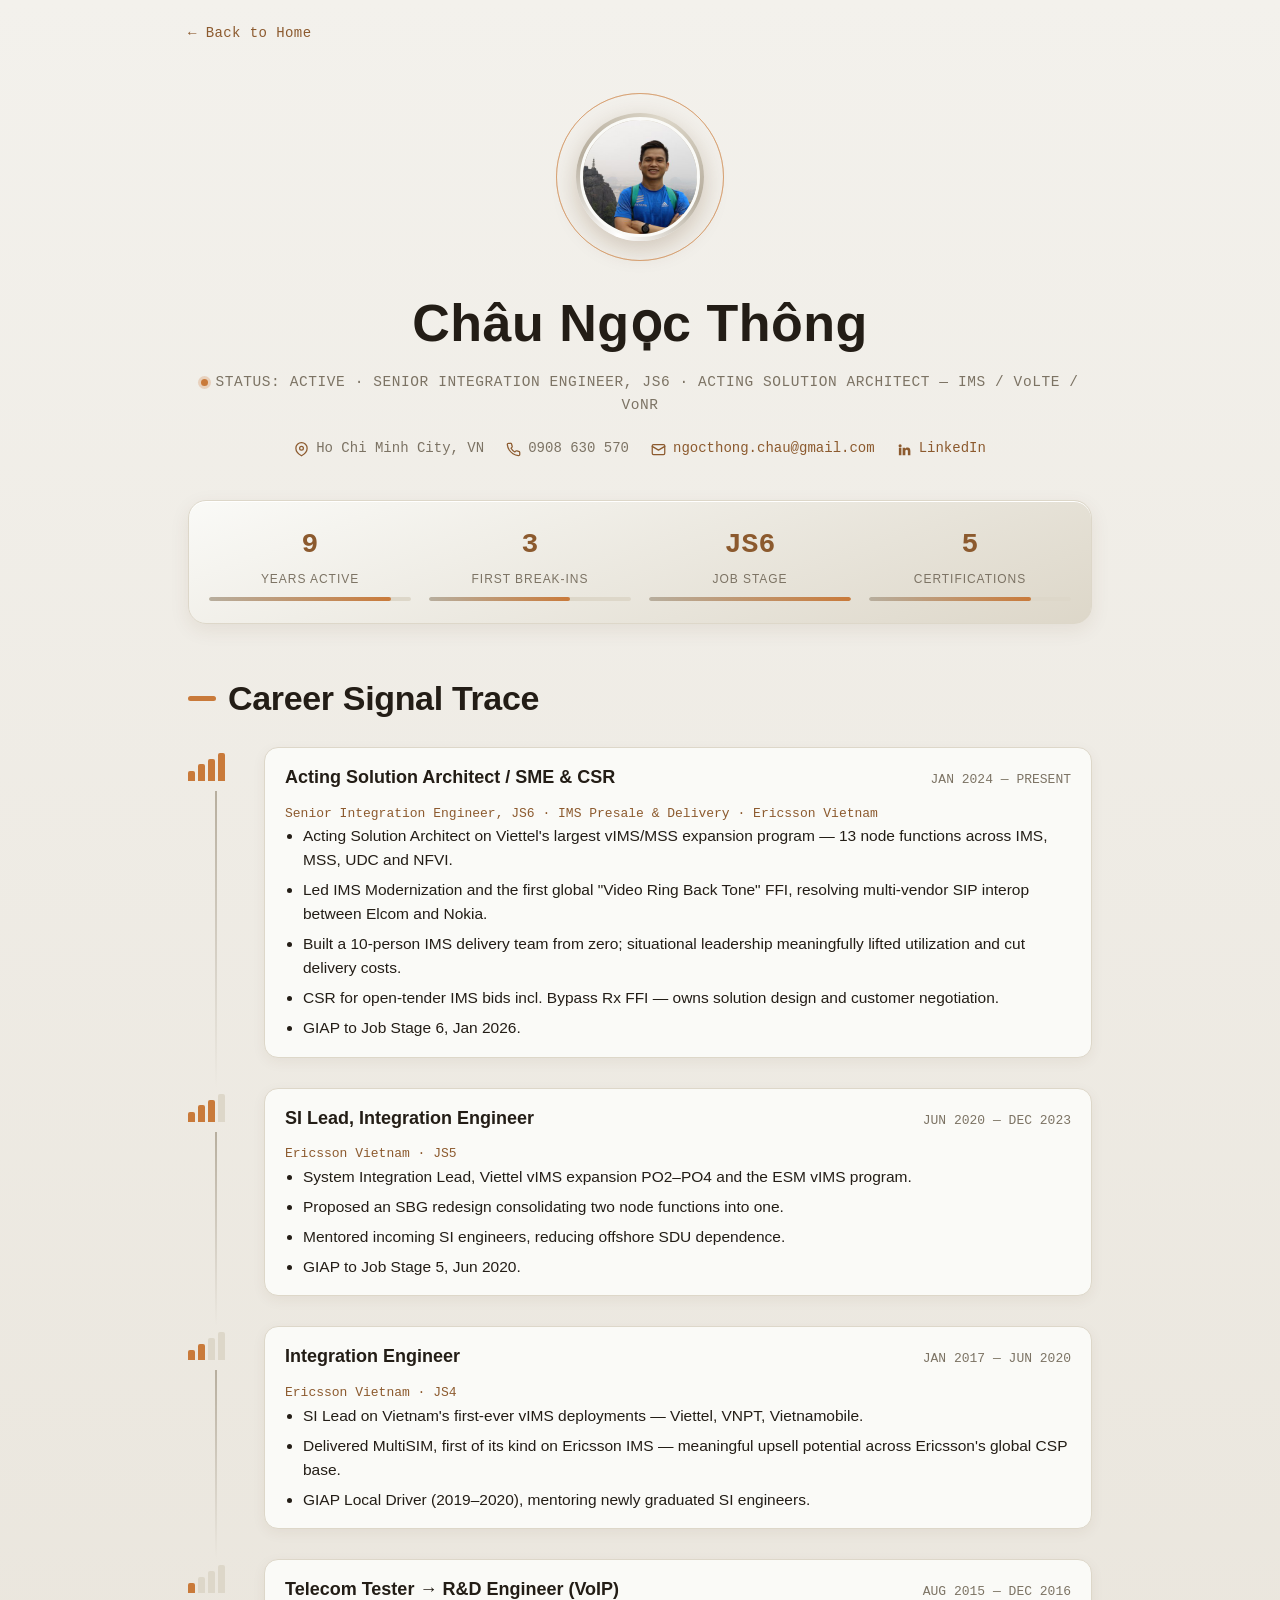
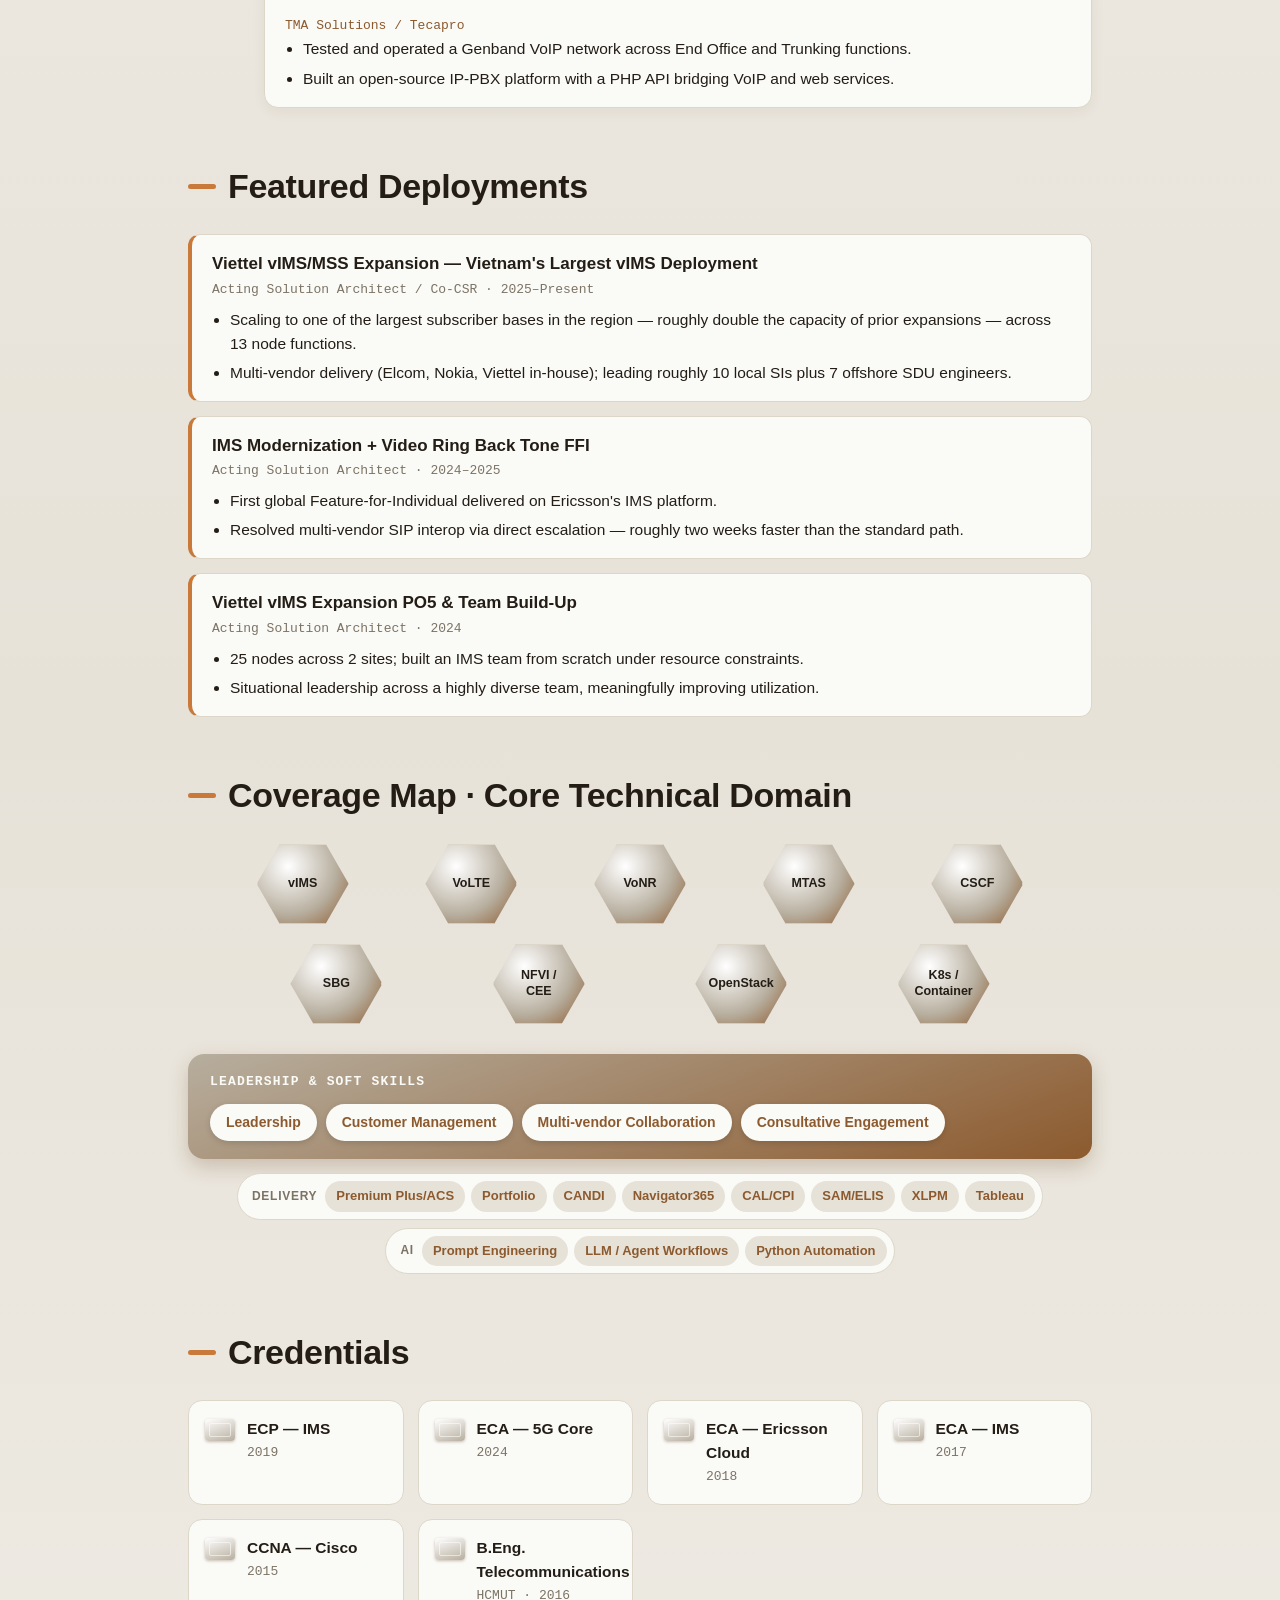
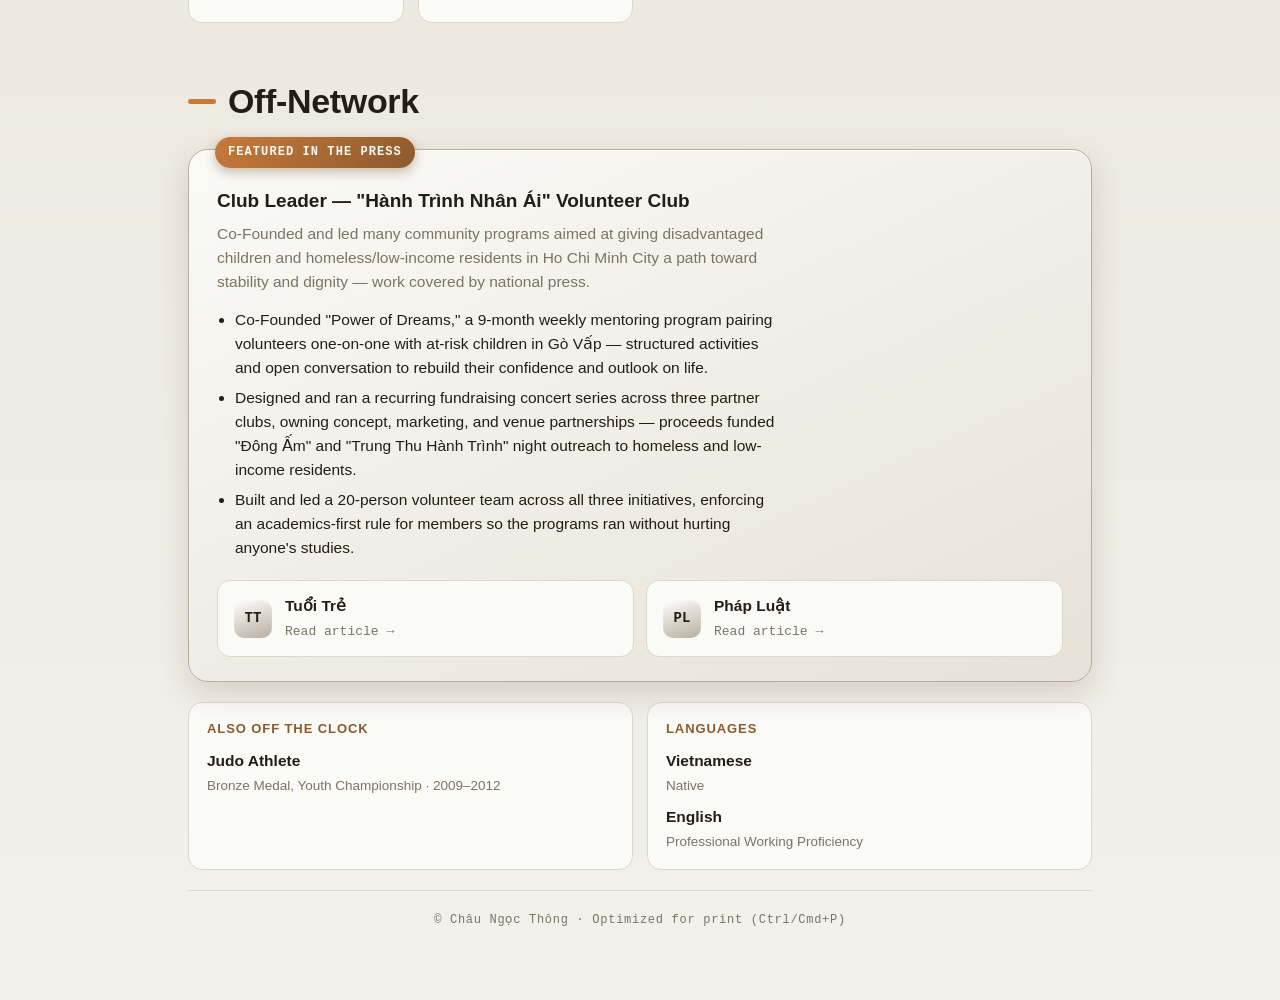
==== resume/internal.html @ 5cfb91ed "update Off-Network" ====
<!DOCTYPE html>
<html lang="en">
<head>
<meta charset="UTF-8">
<meta name="viewport" content="width=device-width, initial-scale=1.0">
<title>Ch&#226;u Ng&#7885;c Th&#244;ng &mdash; Senior Integration Engineer, Acting Solution Architect</title>
<meta name="description" content="Senior Integration Engineer (JS6), acting Solution Architect at Ericsson Vietnam &mdash; IMS, VoLTE and VoNR network delivery, career history and technical skills.">
<link rel="icon" href="../assets/favicon.svg" type="image/svg+xml">
<link rel="stylesheet" href="../css/internal.css">
</head>
<body>

<div class="crumb"><a href="../index.html">&larr; Back to Home</a></div>

<main class="wrap">

  <div class="hero">
    <div class="radar">
      <div class="radar-ring r1"></div>
      <div class="radar-ring r2"></div>
      <div class="radar-ring r3"></div>
      <div class="photo-chrome">
        <img src="../assets/photo-avatar.jpg" alt="Ch&#226;u Ng&#7885;c Th&#244;ng" width="128" height="128">
      </div>
    </div>
    <h1 class="name">Ch&#226;u Ng&#7885;c Th&#244;ng</h1>
    <div class="status-line"><span class="status-dot"></span>STATUS: ACTIVE &middot; SENIOR INTEGRATION ENGINEER, JS6 &middot; ACTING SOLUTION ARCHITECT &mdash; IMS / VoLTE / VoNR</div>
    <div class="hero-contact">
      <span class="hero-contact-item">
        <svg viewBox="0 0 24 24" fill="none" stroke="currentColor" stroke-width="2" stroke-linecap="round" stroke-linejoin="round"><path d="M21 10c0 7-9 12-9 12s-9-5-9-12a9 9 0 0 1 18 0z"/><circle cx="12" cy="10" r="3"/></svg>
        Ho Chi Minh City, VN
      </span>
      <span class="hero-contact-item">
        <svg viewBox="0 0 24 24" fill="none" stroke="currentColor" stroke-width="2" stroke-linecap="round" stroke-linejoin="round"><path d="M22 16.92v3a2 2 0 0 1-2.18 2 19.79 19.79 0 0 1-8.63-3.07 19.5 19.5 0 0 1-6-6 19.79 19.79 0 0 1-3.07-8.67A2 2 0 0 1 4.11 2h3a2 2 0 0 1 2 1.72c.13.96.36 1.9.7 2.81a2 2 0 0 1-.45 2.11L8.09 9.91a16 16 0 0 0 6 6l1.27-1.27a2 2 0 0 1 2.11-.45c.91.34 1.85.57 2.81.7A2 2 0 0 1 22 16.92z"/></svg>
        0908 630 570
      </span>
      <a class="hero-contact-item" href="mailto:ngocthong.chau@gmail.com">
        <svg viewBox="0 0 24 24" fill="none" stroke="currentColor" stroke-width="2" stroke-linecap="round" stroke-linejoin="round"><rect x="2" y="4" width="20" height="16" rx="2"/><path d="m2 7 10 6 10-6"/></svg>
        ngocthong.chau@gmail.com
      </a>
      <a class="hero-contact-item" href="https://www.linkedin.com/in/thong-chau-571890137" target="_blank" rel="noopener">
        <svg viewBox="0 0 24 24" fill="currentColor"><path d="M4.98 3.5a2.5 2.5 0 1 1 0 5 2.5 2.5 0 0 1 0-5zM3 9h4v12H3zM9 9h3.8v1.7h.05c.53-1 1.83-2.05 3.77-2.05 4.03 0 4.78 2.65 4.78 6.1V21h-4v-5.6c0-1.34-.02-3.06-1.87-3.06-1.87 0-2.16 1.46-2.16 2.96V21H9z"/></svg>
        LinkedIn
      </a>
    </div>
  </div>

  <div class="stat-panel">
    <div class="stat-item"><div class="stat-num">9</div><div class="stat-label">Years Active</div><div class="meter"><i style="width:90%"></i></div></div>
    <div class="stat-item"><div class="stat-num">3</div><div class="stat-label">First Break-ins</div><div class="meter"><i style="width:70%"></i></div></div>
    <div class="stat-item"><div class="stat-num">JS6</div><div class="stat-label">Job Stage</div><div class="meter"><i style="width:100%"></i></div></div>
    <div class="stat-item"><div class="stat-num">5</div><div class="stat-label">Certifications</div><div class="meter"><i style="width:80%"></i></div></div>
  </div>

  <div class="eyebrow">Career Signal Trace</div>
  <div class="timeline">

    <div class="t-row">
      <div class="bars lit-4"><i></i><i></i><i></i><i></i></div>
      <div class="t-card">
        <div class="t-head">
          <h3 class="t-title">Acting Solution Architect / SME &amp; CSR</h3>
          <span class="t-when">JAN 2024 &mdash; PRESENT</span>
        </div>
        <span class="t-meta">Senior Integration Engineer, JS6 &middot; IMS Presale &amp; Delivery &middot; Ericsson Vietnam</span>
        <ul>
          <li>Acting Solution Architect on Viettel's largest vIMS/MSS expansion program &mdash; 13 node functions across IMS, MSS, UDC and NFVI.</li>
          <li>Led IMS Modernization and the first global "Video Ring Back Tone" FFI, resolving multi-vendor SIP interop between Elcom and Nokia.</li>
          <li>Built a 10-person IMS delivery team from zero; situational leadership meaningfully lifted utilization and cut delivery costs.</li>
          <li>CSR for open-tender IMS bids incl. Bypass Rx FFI &mdash; owns solution design and customer negotiation.</li>
          <li>GIAP to Job Stage 6, Jan 2026.</li>
        </ul>
      </div>
    </div>

    <div class="t-row">
      <div class="bars lit-3"><i></i><i></i><i></i><i></i></div>
      <div class="t-card">
        <div class="t-head">
          <h3 class="t-title">SI Lead, Integration Engineer</h3>
          <span class="t-when">JUN 2020 &mdash; DEC 2023</span>
        </div>
        <span class="t-meta">Ericsson Vietnam &middot; JS5</span>
        <ul>
          <li>System Integration Lead, Viettel vIMS expansion PO2&ndash;PO4 and the ESM vIMS program.</li>
          <li>Proposed an SBG redesign consolidating two node functions into one.</li>
          <li>Mentored incoming SI engineers, reducing offshore SDU dependence.</li>
          <li>GIAP to Job Stage 5, Jun 2020.</li>
        </ul>
      </div>
    </div>

    <div class="t-row">
      <div class="bars lit-2"><i></i><i></i><i></i><i></i></div>
      <div class="t-card">
        <div class="t-head">
          <h3 class="t-title">Integration Engineer</h3>
          <span class="t-when">JAN 2017 &mdash; JUN 2020</span>
        </div>
        <span class="t-meta">Ericsson Vietnam &middot; JS4</span>
        <ul>
          <li>SI Lead on Vietnam's first-ever vIMS deployments &mdash; Viettel, VNPT, Vietnamobile.</li>
          <li>Delivered MultiSIM, first of its kind on Ericsson IMS &mdash; meaningful upsell potential across Ericsson's global CSP base.</li>
          <li>GIAP Local Driver (2019&ndash;2020), mentoring newly graduated SI engineers.</li>
        </ul>
      </div>
    </div>

    <div class="t-row" style="padding-bottom:0;">
      <div class="bars lit-1"><i></i><i></i><i></i><i></i></div>
      <div class="t-card">
        <div class="t-head">
          <h3 class="t-title">Telecom Tester &rarr; R&amp;D Engineer (VoIP)</h3>
          <span class="t-when">AUG 2015 &mdash; DEC 2016</span>
        </div>
        <span class="t-meta">TMA Solutions / Tecapro</span>
        <ul>
          <li>Tested and operated a Genband VoIP network across End Office and Trunking functions.</li>
          <li>Built an open-source IP-PBX platform with a PHP API bridging VoIP and web services.</li>
        </ul>
      </div>
    </div>
  </div>

  <div class="eyebrow">Featured Deployments</div>
  <div class="projects">
    <div class="proj-card">
      <h3 class="proj-title">Viettel vIMS/MSS Expansion &mdash; Vietnam's Largest vIMS Deployment</h3>
      <span class="proj-meta">Acting Solution Architect / Co-CSR &middot; 2025&ndash;Present</span>
      <ul>
        <li>Scaling to one of the largest subscriber bases in the region &mdash; roughly double the capacity of prior expansions &mdash; across 13 node functions.</li>
        <li>Multi-vendor delivery (Elcom, Nokia, Viettel in-house); leading roughly 10 local SIs plus 7 offshore SDU engineers.</li>
      </ul>
    </div>
    <div class="proj-card">
      <h3 class="proj-title">IMS Modernization + Video Ring Back Tone FFI</h3>
      <span class="proj-meta">Acting Solution Architect &middot; 2024&ndash;2025</span>
      <ul>
        <li>First global Feature-for-Individual delivered on Ericsson's IMS platform.</li>
        <li>Resolved multi-vendor SIP interop via direct escalation &mdash; roughly two weeks faster than the standard path.</li>
      </ul>
    </div>
    <div class="proj-card">
      <h3 class="proj-title">Viettel vIMS Expansion PO5 &amp; Team Build-Up</h3>
      <span class="proj-meta">Acting Solution Architect &middot; 2024</span>
      <ul>
        <li>25 nodes across 2 sites; built an IMS team from scratch under resource constraints.</li>
        <li>Situational leadership across a highly diverse team, meaningfully improving utilization.</li>
      </ul>
    </div>
  </div>

  <div class="eyebrow">Coverage Map &middot; Core Technical Domain</div>
  <div class="coverage">
    <div class="dial-rows">
      <div class="dial-row">
        <div class="dial-wrap" tabindex="0" data-tip="IP Multimedia Subsystem &mdash; Proxy / Interrogating / Serving Call Session Control Function"><div class="dial"><span>vIMS</span></div></div>
        <div class="dial-wrap" tabindex="0" data-tip="Voice over LTE"><div class="dial"><span>VoLTE</span></div></div>
        <div class="dial-wrap" tabindex="0" data-tip="Voice over New Radio (5G voice)"><div class="dial"><span>VoNR</span></div></div>
        <div class="dial-wrap" tabindex="0" data-tip="Multimedia Telephony Application Server"><div class="dial"><span>MTAS</span></div></div>
        <div class="dial-wrap" tabindex="0" data-tip="Call Session Control Function "><div class="dial"><span>CSCF</span></div></div>
      </div>
      <div class="dial-row">
        <div class="dial-wrap" tabindex="0" data-tip="Session Border Gateway"><div class="dial"><span>SBG</span></div></div>
        <div class="dial-wrap" tabindex="0" data-tip="Network Functions Virtualization Infrastructure / Cloud Execution Environment"><div class="dial"><span>NFVI /<br>CEE</span></div></div>
        <div class="dial-wrap" tabindex="0" data-tip="OpenStack"><div class="dial"><span>OpenStack</span></div></div>
        <div class="dial-wrap" tabindex="0" data-tip="Kubernetes / Container "><div class="dial"><span>K8s /<br>Container </span></div></div>
      </div>
    </div>

    <div class="soft-skills">
      <span class="soft-skills-label">Leadership &amp; Soft Skills</span>
      <div class="chip-row">
        <span class="chip-lg">Leadership</span>
        <span class="chip-lg">Customer Management</span>
        <span class="chip-lg">Multi-vendor Collaboration</span>
        <span class="chip-lg">Consultative Engagement</span>
      </div>
    </div>

    <div class="coverage-tags">
      <div class="grp">
        <b>Delivery</b>
        <span class="chip">Premium Plus/ACS</span><span class="chip">Portfolio</span><span class="chip">CANDI</span>
        <span class="chip">Navigator365</span><span class="chip">CAL/CPI</span><span class="chip">SAM/ELIS</span>
        <span class="chip">XLPM</span><span class="chip">Tableau</span>
      </div>
    </div>
    <div class="coverage-tags" style="margin-top:8px;">
      <div class="grp">
        <b>AI</b>
        <span class="chip">Prompt Engineering</span><span class="chip">LLM / Agent Workflows</span><span class="chip">Python Automation</span>
      </div>
    </div>
  </div>

  <div class="eyebrow">Credentials</div>
  <div class="credentials">
    <div class="cred-card" tabindex="0" data-tip="Ericsson Certified Professional &mdash; IP Multimedia Subsystem"><div class="chip-icon"></div><div><div class="cred-name">ECP &mdash; IMS</div><div class="cred-meta">2019</div></div></div>
    <div class="cred-card" tabindex="0" data-tip="Ericsson Certified Associate &mdash; 5G Core Network"><div class="chip-icon"></div><div><div class="cred-name">ECA &mdash; 5G Core</div><div class="cred-meta">2024</div></div></div>
    <div class="cred-card" tabindex="0" data-tip="Ericsson Certified Associate &mdash; Cloud Infrastructure"><div class="chip-icon"></div><div><div class="cred-name">ECA &mdash; Ericsson Cloud</div><div class="cred-meta">2018</div></div></div>
    <div class="cred-card" tabindex="0" data-tip="Ericsson Certified Associate &mdash; IP Multimedia Subsystem"><div class="chip-icon"></div><div><div class="cred-name">ECA &mdash; IMS</div><div class="cred-meta">2017</div></div></div>
    <div class="cred-card" tabindex="0" data-tip="Cisco Certified Network Associate"><div class="chip-icon"></div><div><div class="cred-name">CCNA &mdash; Cisco</div><div class="cred-meta">2015</div></div></div>
    <div class="cred-card" tabindex="0" data-tip="Bachelor of Engineering &mdash; Telecommunications Engineering"><div class="chip-icon"></div><div><div class="cred-name">B.Eng. Telecommunications</div><div class="cred-meta">HCMUT &middot; 2016</div></div></div>
  </div>

  <div class="eyebrow">Off-Network</div>
  <div class="press-spotlight">
    <div class="press-badge">Featured in the Press</div>
    <h3>Club Leader &mdash; "H&#224;nh Tr&#236;nh Nh&#226;n &#193;i" Volunteer Club</h3>
    <p class="desc">Co-Founded and led many community programs aimed at giving disadvantaged children and homeless/low-income residents in Ho Chi Minh City a path toward stability and dignity &mdash; work covered by national press.</p>
    <ul>
      <li>Co-Founded "Power of Dreams," a 9-month weekly mentoring program pairing volunteers one-on-one with at-risk children in G&#242; V&#7845;p &mdash; structured activities and open conversation to rebuild their confidence and outlook on life.</li>
      <li>Designed and ran a recurring fundraising concert series across three partner clubs, owning concept, marketing, and venue partnerships &mdash; proceeds funded "&#272;&#244;ng &#7844;m" and "Trung Thu H&#224;nh Tr&#236;nh" night outreach to homeless and low-income residents.</li>
      <li>Built and led a 20-person volunteer team across all three initiatives, enforcing an academics-first rule for members so the programs ran without hurting anyone's studies.</li>
    </ul>
    <div class="press-articles">
      <a class="press-tile" href="https://tuoitre.vn/tinh-nguyen-ngoi-lai-ben-nhau-560960.htm" target="_blank" rel="noopener">
        <div class="press-icon">TT</div>
        <div class="press-tile-text"><b>Tu&#7893;i Tr&#7867;</b><span>Read article &rarr;</span></div>
      </a>
      <a class="press-tile" href="https://tuoitre.vn/plo/hat-phong-tra-de-giup-nguoi-ngheo-post274266.html" target="_blank" rel="noopener">
        <div class="press-icon">PL</div>
        <div class="press-tile-text"><b>Ph&#225;p Lu&#7853;t</b><span>Read article &rarr;</span></div>
      </a>
    </div>
  </div>

  <div class="dispatch">
    <div class="dispatch-card">
      <h3>Also Off the Clock</h3>
      <div class="dispatch-fact"><b>Judo Athlete</b><span>Bronze Medal, Youth Championship &middot; 2009&ndash;2012</span></div>
    </div>
    <div class="dispatch-card">
      <h3>Languages</h3>
      <div class="dispatch-fact"><b>Vietnamese</b><span>Native</span></div>
      <div class="dispatch-fact"><b>English</b><span>Professional Working Proficiency</span></div>
    </div>
  </div>

  <footer>&copy; Ch&#226;u Ng&#7885;c Th&#244;ng &middot; Optimized for print (Ctrl/Cmd+P)</footer>
</main>

</body>
</html>
---- css/internal.css ----
:root{
  --warm-0:#F3F1EC;
  --warm-1:#E7E2D8;
  --warm-2:#B7AE9E;
  --warm-deep:#8C5A2E;
  --bronze-0:#FAFAF7;
  --bronze-1:#DDD7C9;
  --bronze-shine:#FFFFFF;
  --ink:#231D16;
  --ink-soft:#7C7364;
  --glow:#C97A3A;
  --glow-soft:rgba(201,122,58,.3);
  --good:#C97A3A;
  --font-display:'Segoe UI',Arial,sans-serif;
  --font-body:'Segoe UI',Arial,sans-serif;
  --font-mono:Consolas,'Cascadia Mono','SFMono-Regular',monospace;
}
:root[data-theme="dark"]{
  --warm-0:#1C1B19;
  --warm-1:#242320;
  --warm-2:#8F8676;
  --warm-deep:#E0A868;
  --bronze-0:#222220;
  --bronze-1:#3A382F;
  --bronze-shine:#7A756A;
  --ink:#F1EDE4;
  --ink-soft:#B7AC98;
  --glow:#E39355;
  --glow-soft:rgba(227,147,85,.3);
  --good:#E39355;
}
@media (prefers-color-scheme: dark){
  :root:not([data-theme="light"]){
    --warm-0:#1C1B19;
    --warm-1:#242320;
    --warm-2:#8F8676;
    --warm-deep:#E0A868;
    --bronze-0:#222220;
    --bronze-1:#3A382F;
    --bronze-shine:#7A756A;
    --ink:#F1EDE4;
    --ink-soft:#B7AC98;
    --glow:#E39355;
    --glow-soft:rgba(227,147,85,.3);
    --good:#E39355;
  }
}
*{box-sizing:border-box;}
html,body{margin:0;}
body{
  background:linear-gradient(180deg,var(--warm-0),var(--warm-1) 55%,var(--warm-0));
  color:var(--ink);
  font-family:var(--font-body);
  font-size:16px;
  line-height:1.55;
  -webkit-font-smoothing:antialiased;
}
.wrap{max-width:960px;margin:0 auto;padding:0 28px 70px;}

/* ---- back-to-home crumb ---- */
.crumb{max-width:960px;margin:0 auto;padding:20px 28px 0;}
.crumb a{
  font-family:var(--font-mono);font-size:14px;color:var(--warm-deep);
  text-decoration:none;letter-spacing:.03em;
}
.crumb a:hover{text-decoration:underline;}

/* ---- section headers: the largest recurring text on the page ---- */
.eyebrow{
  font-family:var(--font-display);
  font-size:clamp(24px,3.6vw,34px);
  font-weight:800;
  letter-spacing:-.01em;
  color:var(--ink);
  margin:0 0 22px;
  display:flex;align-items:center;gap:12px;
  text-wrap:balance;
}
.eyebrow::before{content:"";width:28px;height:5px;border-radius:3px;background:var(--glow);display:inline-block;flex:0 0 auto;}

/* ================= HERO ================= */
.hero{padding:48px 0 40px;text-align:center;position:relative;}
.radar{position:relative;width:168px;height:168px;margin:0 auto 22px;display:grid;place-items:center;}
.radar-ring{position:absolute;inset:0;border-radius:50%;border:1px solid var(--glow-soft);animation:pulse 3.6s ease-out infinite;}
.radar-ring.r2{animation-delay:1.2s;}
.radar-ring.r3{animation-delay:2.4s;}
@keyframes pulse{0%{transform:scale(.72);opacity:.9;}100%{transform:scale(1.28);opacity:0;}}
@media (prefers-reduced-motion: reduce){.radar-ring{animation:none;opacity:.4;}}
.photo-chrome{
  width:128px;height:128px;border-radius:50%;padding:4px;
  background:conic-gradient(from 200deg,var(--bronze-shine),var(--warm-2),var(--bronze-1),var(--warm-2),var(--bronze-shine));
  box-shadow:0 8px 24px rgba(90,50,10,.22);
}
.photo-chrome img{width:100%;height:100%;border-radius:50%;object-fit:cover;display:block;border:3px solid var(--bronze-0);}
h1.name{
  font-family:var(--font-display);font-size:clamp(34px,6vw,52px);font-weight:700;
  letter-spacing:.01em;margin:0 0 8px;color:var(--ink);text-wrap:balance;
}
.status-line{font-family:var(--font-mono);font-size:14.5px;letter-spacing:.04em;color:var(--ink-soft);margin-bottom:22px;}
.status-dot{
  display:inline-block;width:7px;height:7px;border-radius:50%;background:var(--good);
  box-shadow:0 0 0 3px color-mix(in srgb, var(--good) 25%, transparent);
  margin-right:7px;vertical-align:middle;
}
.hero-contact{display:flex;justify-content:center;flex-wrap:wrap;gap:10px 22px;font-family:var(--font-mono);font-size:14px;color:var(--ink-soft);}
.hero-contact-item{display:inline-flex;align-items:center;gap:7px;}
.hero-contact-item svg{width:15px;height:15px;flex:0 0 auto;color:var(--warm-deep);}
.hero-contact a{color:var(--warm-deep);text-decoration:none;}
.hero-contact a:hover{text-decoration:underline;}

/* ================= SIGNAL STATS ================= */
.stat-panel{
  background:linear-gradient(160deg,var(--bronze-0),var(--bronze-1));
  border:1px solid var(--bronze-1);border-radius:18px;padding:22px 20px;
  display:grid;grid-template-columns:repeat(4,1fr);gap:18px;
  box-shadow:0 6px 20px rgba(90,50,10,.08), inset 0 1px 0 var(--bronze-shine);
  margin:0 0 48px;
}
.stat-item{text-align:center;}
.stat-num{font-family:var(--font-mono);font-weight:700;font-size:28px;color:var(--warm-deep);font-variant-numeric:tabular-nums;}
.stat-label{font-size:12px;letter-spacing:.08em;text-transform:uppercase;color:var(--ink-soft);margin:4px 0 8px;}
.meter{height:4px;border-radius:2px;background:var(--bronze-1);overflow:hidden;}
.meter i{display:block;height:100%;background:linear-gradient(90deg,var(--warm-2),var(--glow));border-radius:2px;}

/* ================= SIGNAL TIMELINE ================= */
.timeline{margin-bottom:52px;}
.t-row{display:grid;grid-template-columns:56px 1fr;gap:20px;padding-bottom:30px;position:relative;}
.t-row::before{content:"";position:absolute;left:27px;top:44px;bottom:0;width:2px;background:linear-gradient(var(--warm-2),transparent);}
.t-row:last-child::before{display:none;}
.bars{display:flex;align-items:flex-end;gap:3px;height:34px;padding-top:6px;}
.bars i{display:block;width:7px;border-radius:2px 2px 0 0;background:var(--bronze-1);}
.bars i:nth-child(1){height:35%;}
.bars i:nth-child(2){height:58%;}
.bars i:nth-child(3){height:78%;}
.bars i:nth-child(4){height:100%;}
.bars.lit-1 i:nth-child(1){background:var(--glow);}
.bars.lit-2 i:nth-child(-n+2){background:var(--glow);}
.bars.lit-3 i:nth-child(-n+3){background:var(--glow);}
.bars.lit-4 i{background:var(--glow);}
.t-card{background:var(--bronze-0);border:1px solid var(--bronze-1);border-radius:14px;padding:16px 20px;box-shadow:0 4px 14px rgba(90,50,10,.06);}
.t-head{display:flex;justify-content:space-between;flex-wrap:wrap;gap:6px;align-items:baseline;margin-bottom:8px;}
.t-title{font-size:18px;font-weight:700;margin:0;}
.t-meta{font-family:var(--font-mono);font-size:13px;color:var(--warm-deep);}
.t-when{font-family:var(--font-mono);font-size:13px;color:var(--ink-soft);white-space:nowrap;}
.t-card ul{margin:0;padding-left:18px;}
.t-card li{font-size:15.5px;margin-bottom:6px;}
.t-card li:last-child{margin-bottom:0;}
.metric{color:var(--warm-deep);font-weight:700;}

/* ================= PROJECTS ================= */
.projects{display:grid;gap:14px;margin-bottom:52px;}
.proj-card{background:var(--bronze-0);border:1px solid var(--bronze-1);border-left:4px solid var(--glow);border-radius:12px;padding:16px 20px;}
.proj-title{font-size:17px;font-weight:700;margin:0 0 2px;}
.proj-meta{font-family:var(--font-mono);font-size:13px;color:var(--ink-soft);margin-bottom:8px;display:block;}
.proj-card ul{margin:0;padding-left:18px;}
.proj-card li{font-size:15.5px;margin-bottom:5px;}
.proj-card li:last-child{margin-bottom:0;}

/* ================= COVERAGE (skills as hexagon tiles, fixed 2 rows) ================= */
.coverage{margin-bottom:52px;}
.dial-rows{display:flex;flex-direction:column;gap:20px;margin-bottom:30px;}
.dial-row{display:flex;flex-wrap:nowrap;justify-content:space-evenly;align-items:flex-start;gap:8px;}
.dial-wrap{
  flex:0 0 auto;width:clamp(58px,9.5vw,92px);height:clamp(50px,8.2vw,80px);
  position:relative;cursor:help;
}
.dial{
  width:100%;height:100%;
  clip-path:polygon(25% 0%,75% 0%,100% 50%,75% 100%,25% 100%,0% 50%);
  background:radial-gradient(circle at 34% 28%, var(--bronze-shine), var(--warm-2) 58%, var(--warm-deep) 100%);
  display:flex;align-items:center;justify-content:center;text-align:center;padding:8px;
  box-shadow:inset 0 0 0 1px var(--bronze-1);
  transition:transform .15s ease, box-shadow .15s ease;
}
.dial span{font-size:clamp(9px,1.6vw,12.5px);font-weight:700;color:var(--ink);line-height:1.25;}
.dial-wrap:hover .dial, .dial-wrap:focus-visible .dial{transform:translateY(-4px);box-shadow:inset 0 0 0 1px var(--glow), 0 10px 18px rgba(90,50,10,.26);}
.dial-wrap:focus-visible{outline:none;}

/* ---- soft skills: pulled out and made prominent (was easy to miss as a plain tag row) ---- */
.soft-skills{
  background:linear-gradient(160deg,var(--warm-2),var(--warm-deep));
  border-radius:16px;
  padding:18px 22px;
  margin-bottom:14px;
  box-shadow:0 8px 20px rgba(90,50,10,.22);
}
.soft-skills-label{
  font-family:var(--font-mono);font-size:13px;text-transform:uppercase;letter-spacing:.09em;
  color:var(--bronze-0);font-weight:700;margin:0 0 12px;display:block;
}
.soft-skills .chip-row{display:flex;flex-wrap:wrap;gap:9px;}
.chip-lg{
  background:var(--bronze-0);color:var(--warm-deep);font-weight:700;font-size:14px;
  padding:8px 16px;border-radius:999px;white-space:nowrap;
  box-shadow:0 2px 6px rgba(0,0,0,.15);
}

.coverage-tags{display:flex;flex-wrap:wrap;gap:8px;justify-content:center;}
.coverage-tags .grp{
  display:flex;flex-wrap:wrap;gap:6px;align-items:center;
  background:var(--bronze-0);border:1px solid var(--bronze-1);border-radius:999px;padding:7px 7px 7px 14px;
}
.coverage-tags .grp b{font-size:12px;text-transform:uppercase;letter-spacing:.06em;color:var(--ink-soft);margin-right:2px;}
.coverage-tags .chip{font-size:13px;background:var(--warm-1);color:var(--warm-deep);font-weight:600;padding:5px 11px;border-radius:999px;white-space:nowrap;}

/* ---- tooltip (shared: dials + credentials) ---- */
[data-tip]{position:relative;}
[data-tip]::after{
  content:attr(data-tip);
  position:absolute;left:50%;bottom:calc(100% + 9px);transform:translateX(-50%) translateY(4px);
  background:var(--ink);color:var(--warm-0);
  font-family:var(--font-body);font-size:13.5px;font-weight:500;line-height:1.4;
  padding:9px 12px;border-radius:9px;width:max-content;max-width:230px;text-align:left;
  box-shadow:0 8px 20px rgba(0,0,0,.28);
  opacity:0;pointer-events:none;transition:opacity .15s ease, transform .15s ease;z-index:20;
}
[data-tip]::before{
  content:"";position:absolute;left:50%;bottom:calc(100% + 4px);transform:translateX(-50%);
  border:5px solid transparent;border-top-color:var(--ink);
  opacity:0;transition:opacity .15s ease;pointer-events:none;z-index:20;
}
[data-tip]:hover::after,[data-tip]:focus-visible::after,
[data-tip]:hover::before,[data-tip]:focus-visible::before{opacity:1;transform:translateX(-50%) translateY(0);}

/* ================= CREDENTIALS (sim chips) ================= */
.credentials{display:grid;grid-template-columns:repeat(auto-fit,minmax(210px,1fr));gap:14px;margin-bottom:52px;}
.cred-card{
  background:var(--bronze-0);border:1px solid var(--bronze-1);border-radius:14px;
  padding:16px;display:flex;gap:12px;align-items:flex-start;cursor:help;
}
.cred-card:focus-visible{outline:2px solid var(--glow);outline-offset:2px;}
.chip-icon{
  flex:0 0 auto;width:30px;height:22px;border-radius:4px;margin-top:2px;
  background:linear-gradient(160deg,var(--bronze-shine),var(--warm-2));position:relative;
  box-shadow:0 1px 3px rgba(90,50,10,.3);
}
.chip-icon::before{content:"";position:absolute;inset:4px;border:1px solid rgba(255,255,255,.55);border-radius:2px;}
.cred-name{font-size:15.5px;font-weight:700;margin:0 0 2px;}
.cred-meta{font-family:var(--font-mono);font-size:13px;color:var(--ink-soft);}

/* ================= PRESS SPOTLIGHT ================= */
.press-spotlight{
  position:relative;
  background:linear-gradient(155deg,var(--bronze-0),var(--warm-1));
  border:1.5px solid var(--warm-2);
  border-radius:20px;
  padding:28px 28px 24px;
  margin-bottom:20px;
  box-shadow:0 12px 30px rgba(90,50,10,.16), inset 0 1px 0 var(--bronze-shine);
}
.press-badge{
  position:absolute;top:-13px;left:26px;
  background:linear-gradient(135deg,var(--glow),var(--warm-deep));
  color:var(--bronze-0);
  font-family:var(--font-mono);font-size:12px;font-weight:700;letter-spacing:.09em;text-transform:uppercase;
  padding:6px 13px;border-radius:999px;
  box-shadow:0 4px 12px rgba(90,50,10,.32);
}
.press-spotlight h3{font-size:19px;margin:8px 0 6px;color:var(--ink);}
.press-spotlight p.desc{font-size:15.5px;color:var(--ink-soft);margin:0 0 14px;max-width:560px;}
.press-spotlight ul{margin:0 0 20px;padding-left:18px;max-width:560px;}
.press-spotlight ul li{font-size:15.5px;color:var(--ink);margin-bottom:6px;}
.press-spotlight ul li:last-child{margin-bottom:0;}
.press-articles{display:grid;grid-template-columns:1fr 1fr;gap:12px;}
.press-tile{
  display:flex;align-items:center;gap:13px;
  background:var(--bronze-0);border:1px solid var(--bronze-1);border-radius:13px;padding:13px 16px;
  text-decoration:none;color:var(--ink);
  transition:transform .15s ease, box-shadow .15s ease, border-color .15s ease;
}
.press-tile:hover, .press-tile:focus-visible{
  transform:translateY(-3px);box-shadow:0 10px 20px rgba(90,50,10,.2);border-color:var(--warm-2);outline:none;
}
.press-icon{
  flex:0 0 auto;width:38px;height:38px;border-radius:10px;
  background:linear-gradient(160deg,var(--bronze-shine),var(--warm-2));
  display:flex;align-items:center;justify-content:center;
  font-family:var(--font-mono);font-weight:700;font-size:14px;color:var(--ink);
  box-shadow:inset 0 1px 2px rgba(255,255,255,.4);
}
.press-tile-text b{display:block;font-size:15.5px;}
.press-tile-text span{font-size:13px;color:var(--ink-soft);font-family:var(--font-mono);}

/* ================= DISPATCH ================= */
.dispatch{display:grid;grid-template-columns:1fr 1fr;gap:14px;margin-bottom:20px;}
.dispatch-card{background:var(--bronze-0);border:1px solid var(--bronze-1);border-radius:14px;padding:16px 18px;}
.dispatch-card h3{font-size:13px;text-transform:uppercase;letter-spacing:.07em;color:var(--warm-deep);margin:0 0 10px;}
.dispatch-fact{font-size:15px;margin-bottom:8px;}
.dispatch-fact:last-child{margin-bottom:0;}
.dispatch-fact b{display:block;font-size:15.5px;}
.dispatch-fact span{font-size:13.5px;color:var(--ink-soft);}
.link-row a{font-family:var(--font-mono);font-size:12.5px;color:var(--warm-deep);text-decoration:none;margin-right:10px;}
.link-row a:hover{text-decoration:underline;}

footer{text-align:center;font-family:var(--font-mono);font-size:12px;letter-spacing:.06em;color:var(--ink-soft);padding-top:20px;border-top:1px solid var(--bronze-1);}

@media (max-width:700px){
  .stat-panel{grid-template-columns:repeat(2,1fr);row-gap:16px;}
  .t-row{grid-template-columns:40px 1fr;gap:12px;}
  .bars{height:26px;}
  .dispatch{grid-template-columns:1fr;}
  .press-articles{grid-template-columns:1fr;}
}

@media print{
  @page{ size:A4 portrait; margin:12mm; }
  body{background:#fff;}
  .crumb{display:none;}
  .radar-ring{display:none;}
  .press-badge{position:static;display:inline-block;margin-bottom:8px;}
  [data-tip]::after,[data-tip]::before{display:none;}
  *{animation:none !important;transition:none !important;}
}
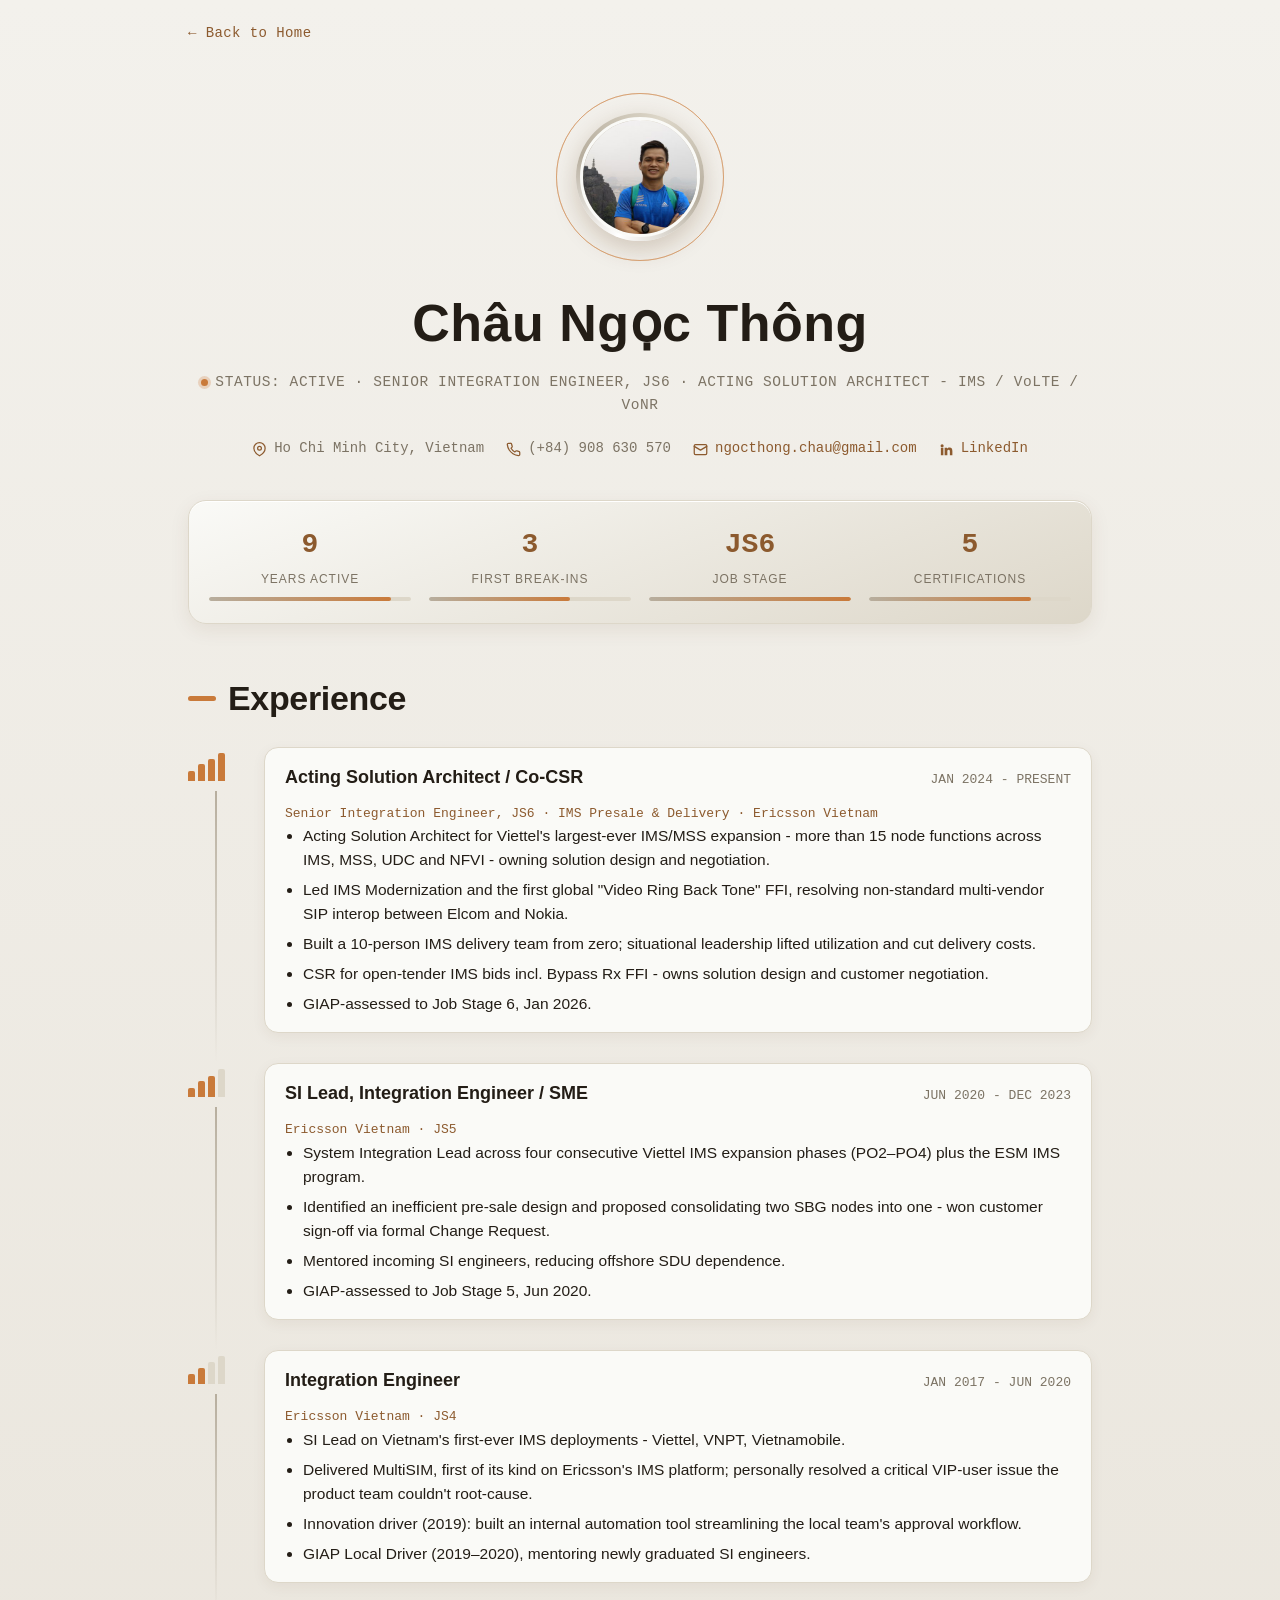
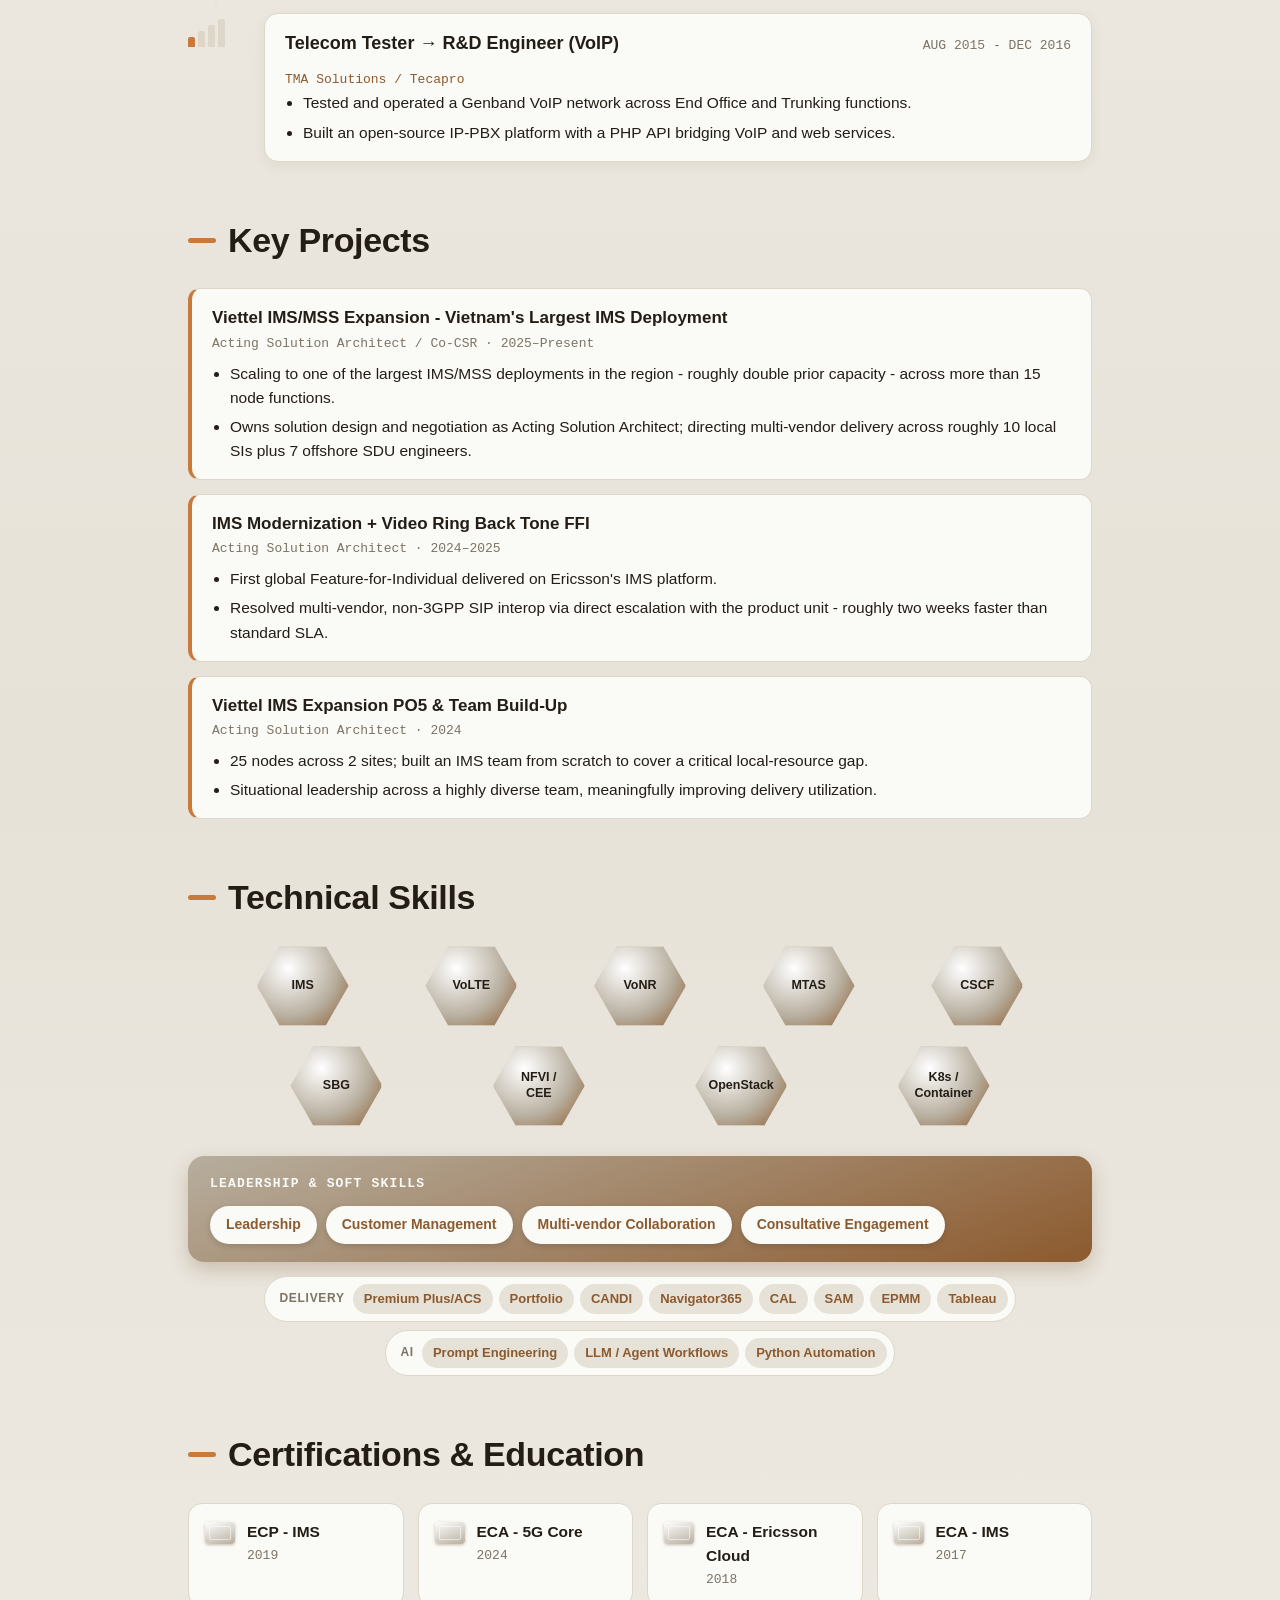
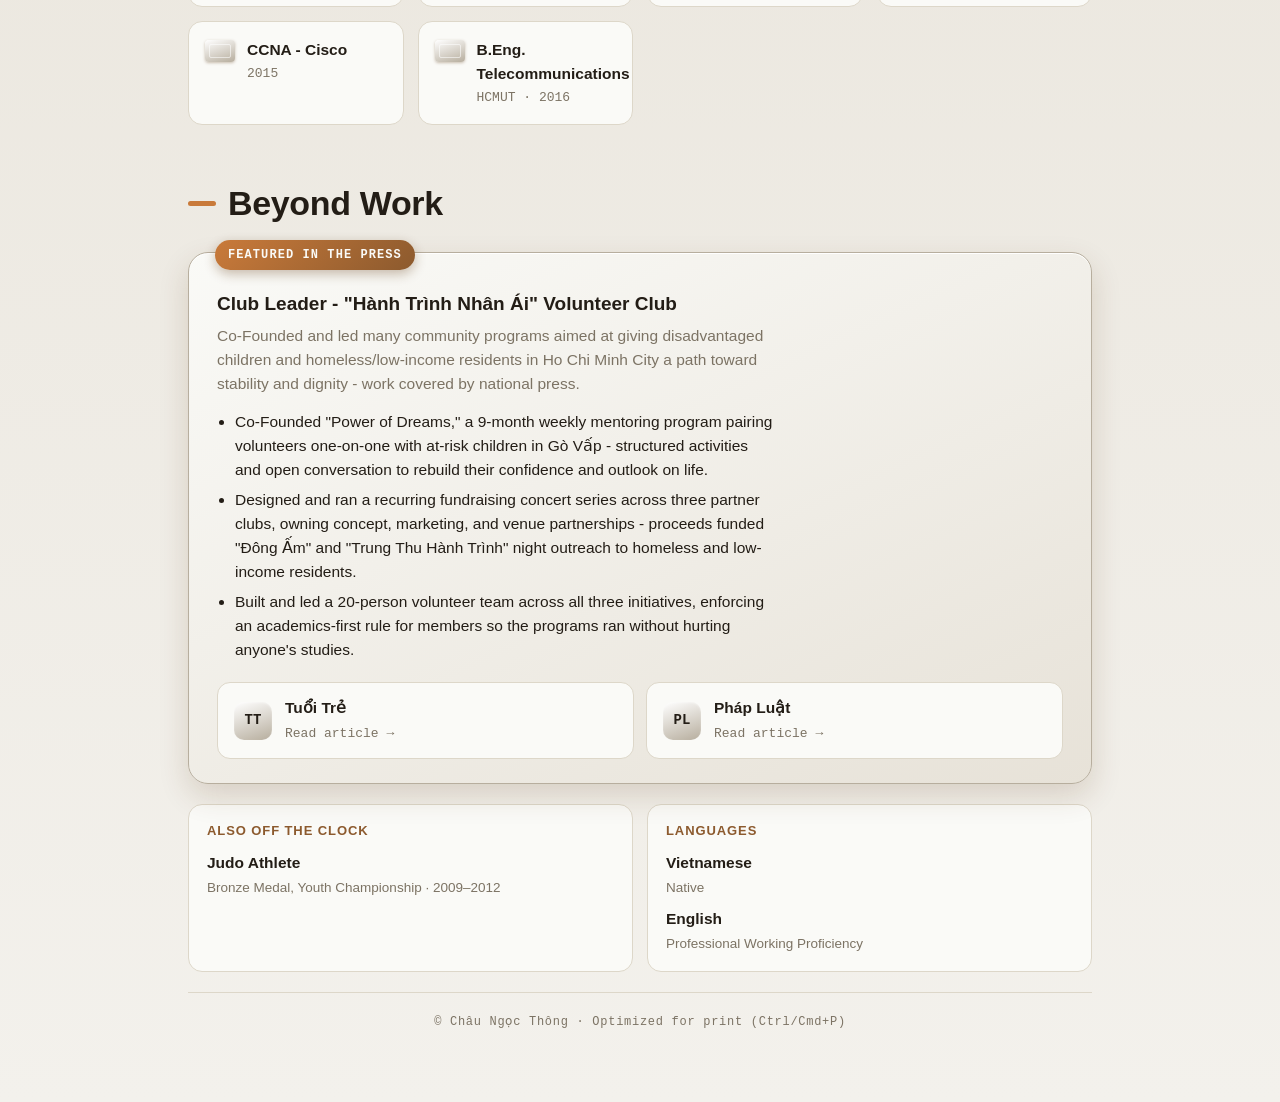
==== commit a45ad03d: "update contents" ====
--- a/resume/internal.html
+++ b/resume/internal.html
@@ -3,8 +3,8 @@
 <head>
 <meta charset="UTF-8">
 <meta name="viewport" content="width=device-width, initial-scale=1.0">
-<title>Ch&#226;u Ng&#7885;c Th&#244;ng &mdash; Senior Integration Engineer, Acting Solution Architect</title>
-<meta name="description" content="Senior Integration Engineer (JS6), acting Solution Architect at Ericsson Vietnam &mdash; IMS, VoLTE and VoNR network delivery, career history and technical skills.">
+<title>Ch&#226;u Ng&#7885;c Th&#244;ng - Senior Integration Engineer, Acting Solution Architect</title>
+<meta name="description" content="Senior Integration Engineer (JS6), acting Solution Architect at Ericsson Vietnam - IMS, VoLTE and VoNR network delivery, career history and technical skills.">
 <link rel="icon" href="../assets/favicon.svg" type="image/svg+xml">
 <link rel="stylesheet" href="../css/internal.css">
 </head>
@@ -24,15 +24,15 @@
       </div>
     </div>
     <h1 class="name">Ch&#226;u Ng&#7885;c Th&#244;ng</h1>
-    <div class="status-line"><span class="status-dot"></span>STATUS: ACTIVE &middot; SENIOR INTEGRATION ENGINEER, JS6 &middot; ACTING SOLUTION ARCHITECT &mdash; IMS / VoLTE / VoNR</div>
+    <div class="status-line"><span class="status-dot"></span>STATUS: ACTIVE &middot; SENIOR INTEGRATION ENGINEER, <span class="acr" data-tip="Job Stage 6" tabindex="0">JS6</span> &middot; ACTING SOLUTION ARCHITECT - <span class="acr" data-tip="IP Multimedia Subsystem" tabindex="0">IMS</span> / <span class="acr" data-tip="Voice over LTE" tabindex="0">VoLTE</span> / <span class="acr" data-tip="Voice over New Radio (5G voice)" tabindex="0">VoNR</span></div>
     <div class="hero-contact">
       <span class="hero-contact-item">
         <svg viewBox="0 0 24 24" fill="none" stroke="currentColor" stroke-width="2" stroke-linecap="round" stroke-linejoin="round"><path d="M21 10c0 7-9 12-9 12s-9-5-9-12a9 9 0 0 1 18 0z"/><circle cx="12" cy="10" r="3"/></svg>
-        Ho Chi Minh City, VN
+        Ho Chi Minh City, Vietnam
       </span>
       <span class="hero-contact-item">
         <svg viewBox="0 0 24 24" fill="none" stroke="currentColor" stroke-width="2" stroke-linecap="round" stroke-linejoin="round"><path d="M22 16.92v3a2 2 0 0 1-2.18 2 19.79 19.79 0 0 1-8.63-3.07 19.5 19.5 0 0 1-6-6 19.79 19.79 0 0 1-3.07-8.67A2 2 0 0 1 4.11 2h3a2 2 0 0 1 2 1.72c.13.96.36 1.9.7 2.81a2 2 0 0 1-.45 2.11L8.09 9.91a16 16 0 0 0 6 6l1.27-1.27a2 2 0 0 1 2.11-.45c.91.34 1.85.57 2.81.7A2 2 0 0 1 22 16.92z"/></svg>
-        0908 630 570
+        (+84) 908 630 570
       </span>
       <a class="hero-contact-item" href="mailto:ngocthong.chau@gmail.com">
         <svg viewBox="0 0 24 24" fill="none" stroke="currentColor" stroke-width="2" stroke-linecap="round" stroke-linejoin="round"><rect x="2" y="4" width="20" height="16" rx="2"/><path d="m2 7 10 6 10-6"/></svg>
@@ -52,23 +52,23 @@
     <div class="stat-item"><div class="stat-num">5</div><div class="stat-label">Certifications</div><div class="meter"><i style="width:80%"></i></div></div>
   </div>
 
-  <div class="eyebrow">Career Signal Trace</div>
+  <div class="eyebrow">Experience</div>
   <div class="timeline">
 
     <div class="t-row">
       <div class="bars lit-4"><i></i><i></i><i></i><i></i></div>
       <div class="t-card">
         <div class="t-head">
-          <h3 class="t-title">Acting Solution Architect / SME &amp; CSR</h3>
-          <span class="t-when">JAN 2024 &mdash; PRESENT</span>
+          <h3 class="t-title">Acting Solution Architect / <span class="acr" data-tip="Customer Solution Responsible" tabindex="0">Co-CSR</span></h3>
+          <span class="t-when">JAN 2024 - PRESENT</span>
         </div>
         <span class="t-meta">Senior Integration Engineer, JS6 &middot; IMS Presale &amp; Delivery &middot; Ericsson Vietnam</span>
         <ul>
-          <li>Acting Solution Architect on Viettel's largest vIMS/MSS expansion program &mdash; 13 node functions across IMS, MSS, UDC and NFVI.</li>
-          <li>Led IMS Modernization and the first global "Video Ring Back Tone" FFI, resolving multi-vendor SIP interop between Elcom and Nokia.</li>
-          <li>Built a 10-person IMS delivery team from zero; situational leadership meaningfully lifted utilization and cut delivery costs.</li>
-          <li>CSR for open-tender IMS bids incl. Bypass Rx FFI &mdash; owns solution design and customer negotiation.</li>
-          <li>GIAP to Job Stage 6, Jan 2026.</li>
+          <li>Acting Solution Architect for Viettel's largest-ever IMS/<span class="acr" data-tip="Mobile Softswitch Solution" tabindex="0">MSS</span> expansion - more than 15 node functions across IMS, MSS, <span class="acr" data-tip="User Data Consolidation" tabindex="0">UDC</span> and <span class="acr" data-tip="Network Functions Virtualization Infrastructure / Cloud Execution Environment" tabindex="0">NFVI</span> - owning solution design and negotiation.</li>
+          <li>Led IMS Modernization and the first global "Video Ring Back Tone" <span class="acr" data-tip="Feature-for-Individual" tabindex="0">FFI</span>, resolving non-standard multi-vendor <span class="acr" data-tip="Session Initiation Protocol" tabindex="0">SIP</span> interop between Elcom and Nokia.</li>
+          <li>Built a 10-person IMS delivery team from zero; situational leadership lifted utilization and cut delivery costs.</li>
+          <li>CSR for open-tender IMS bids incl. Bypass Rx FFI - owns solution design and customer negotiation.</li>
+          <li><span class="acr" data-tip="Global Individual Assessment Program" tabindex="0">GIAP</span>-assessed to Job Stage 6, Jan 2026.</li>
         </ul>
       </div>
     </div>
@@ -77,15 +77,15 @@
       <div class="bars lit-3"><i></i><i></i><i></i><i></i></div>
       <div class="t-card">
         <div class="t-head">
-          <h3 class="t-title">SI Lead, Integration Engineer</h3>
-          <span class="t-when">JUN 2020 &mdash; DEC 2023</span>
-        </div>
-        <span class="t-meta">Ericsson Vietnam &middot; JS5</span>
-        <ul>
-          <li>System Integration Lead, Viettel vIMS expansion PO2&ndash;PO4 and the ESM vIMS program.</li>
-          <li>Proposed an SBG redesign consolidating two node functions into one.</li>
-          <li>Mentored incoming SI engineers, reducing offshore SDU dependence.</li>
-          <li>GIAP to Job Stage 5, Jun 2020.</li>
+          <h3 class="t-title"><span class="acr" data-tip="System Integration" tabindex="0">SI</span> Lead, Integration Engineer / <span class="acr" data-tip="Subject Matter Expert" tabindex="0">SME</span></h3>
+          <span class="t-when">JUN 2020 - DEC 2023</span>
+        </div>
+        <span class="t-meta">Ericsson Vietnam &middot; <span class="acr" data-tip="Job Stage 5" tabindex="0">JS5</span></span>
+        <ul>
+          <li>System Integration Lead across four consecutive Viettel IMS expansion phases (PO2&ndash;PO4) plus the ESM IMS program.</li>
+          <li>Identified an inefficient pre-sale design and proposed consolidating two <span class="acr" data-tip="Session Border Gateway" tabindex="0">SBG</span> nodes into one - won customer sign-off via formal Change Request.</li>
+          <li>Mentored incoming SI engineers, reducing offshore <span class="acr" data-tip="Software Delivery Unit (offshore delivery team)" tabindex="0">SDU</span> dependence.</li>
+          <li><span class="acr" data-tip="Global Individual Assessment Program" tabindex="0">GIAP</span>-assessed to Job Stage 5, Jun 2020.</li>
         </ul>
       </div>
     </div>
@@ -95,13 +95,14 @@
       <div class="t-card">
         <div class="t-head">
           <h3 class="t-title">Integration Engineer</h3>
-          <span class="t-when">JAN 2017 &mdash; JUN 2020</span>
-        </div>
-        <span class="t-meta">Ericsson Vietnam &middot; JS4</span>
-        <ul>
-          <li>SI Lead on Vietnam's first-ever vIMS deployments &mdash; Viettel, VNPT, Vietnamobile.</li>
-          <li>Delivered MultiSIM, first of its kind on Ericsson IMS &mdash; meaningful upsell potential across Ericsson's global CSP base.</li>
-          <li>GIAP Local Driver (2019&ndash;2020), mentoring newly graduated SI engineers.</li>
+          <span class="t-when">JAN 2017 - JUN 2020</span>
+        </div>
+        <span class="t-meta">Ericsson Vietnam &middot; <span class="acr" data-tip="Job Stage 4" tabindex="0">JS4</span></span>
+        <ul>
+          <li>SI Lead on Vietnam's first-ever IMS deployments - Viettel, VNPT, Vietnamobile.</li>
+          <li>Delivered MultiSIM, first of its kind on Ericsson's IMS platform; personally resolved a critical VIP-user issue the product team couldn't root-cause.</li>
+          <li>Innovation driver (2019): built an internal automation tool streamlining the local team's approval workflow.</li>
+          <li><span class="acr" data-tip="Global Individual Assessment Program" tabindex="0">GIAP</span> Local Driver (2019&ndash;2020), mentoring newly graduated SI engineers.</li>
         </ul>
       </div>
     </div>
@@ -110,26 +111,26 @@
       <div class="bars lit-1"><i></i><i></i><i></i><i></i></div>
       <div class="t-card">
         <div class="t-head">
-          <h3 class="t-title">Telecom Tester &rarr; R&amp;D Engineer (VoIP)</h3>
-          <span class="t-when">AUG 2015 &mdash; DEC 2016</span>
+          <h3 class="t-title">Telecom Tester &rarr; R&amp;D Engineer (<span class="acr" data-tip="Voice over IP" tabindex="0">VoIP</span>)</h3>
+          <span class="t-when">AUG 2015 - DEC 2016</span>
         </div>
         <span class="t-meta">TMA Solutions / Tecapro</span>
         <ul>
           <li>Tested and operated a Genband VoIP network across End Office and Trunking functions.</li>
-          <li>Built an open-source IP-PBX platform with a PHP API bridging VoIP and web services.</li>
-        </ul>
-      </div>
-    </div>
-  </div>
-
-  <div class="eyebrow">Featured Deployments</div>
+          <li>Built an open-source <span class="acr" data-tip="IP Private Branch Exchange" tabindex="0">IP-PBX</span> platform with a <span class="acr" data-tip="Hypertext Preprocessor" tabindex="0">PHP</span> <span class="acr" data-tip="Application Programming Interface" tabindex="0">API</span> bridging VoIP and web services.</li>
+        </ul>
+      </div>
+    </div>
+  </div>
+
+  <div class="eyebrow">Key Projects</div>
   <div class="projects">
     <div class="proj-card">
-      <h3 class="proj-title">Viettel vIMS/MSS Expansion &mdash; Vietnam's Largest vIMS Deployment</h3>
-      <span class="proj-meta">Acting Solution Architect / Co-CSR &middot; 2025&ndash;Present</span>
+      <h3 class="proj-title">Viettel IMS/<span class="acr" data-tip="Mobile Softswitch Solution" tabindex="0">MSS</span> Expansion - Vietnam's Largest IMS Deployment</h3>
+      <span class="proj-meta">Acting Solution Architect / Co-<span class="acr" data-tip="Customer Solution Responsible" tabindex="0">CSR</span> &middot; 2025&ndash;Present</span>
       <ul>
-        <li>Scaling to one of the largest subscriber bases in the region &mdash; roughly double the capacity of prior expansions &mdash; across 13 node functions.</li>
-        <li>Multi-vendor delivery (Elcom, Nokia, Viettel in-house); leading roughly 10 local SIs plus 7 offshore SDU engineers.</li>
+        <li>Scaling to one of the largest IMS/MSS deployments in the region - roughly double prior capacity - across more than 15 node functions.</li>
+        <li>Owns solution design and negotiation as Acting Solution Architect; directing multi-vendor delivery across roughly 10 local SIs plus 7 offshore <span class="acr" data-tip="Software Delivery Unit (offshore delivery team)" tabindex="0">SDU</span> engineers.</li>
       </ul>
     </div>
     <div class="proj-card">
@@ -137,24 +138,24 @@
       <span class="proj-meta">Acting Solution Architect &middot; 2024&ndash;2025</span>
       <ul>
         <li>First global Feature-for-Individual delivered on Ericsson's IMS platform.</li>
-        <li>Resolved multi-vendor SIP interop via direct escalation &mdash; roughly two weeks faster than the standard path.</li>
+        <li>Resolved multi-vendor, non-<span class="acr" data-tip="3rd Generation Partnership Project (the global mobile standards body)" tabindex="0">3GPP</span> SIP interop via direct escalation with the product unit - roughly two weeks faster than standard <span class="acr" data-tip="Service Level Agreement" tabindex="0">SLA</span>.</li>
       </ul>
     </div>
     <div class="proj-card">
-      <h3 class="proj-title">Viettel vIMS Expansion PO5 &amp; Team Build-Up</h3>
+      <h3 class="proj-title">Viettel IMS Expansion PO5 &amp; Team Build-Up</h3>
       <span class="proj-meta">Acting Solution Architect &middot; 2024</span>
       <ul>
-        <li>25 nodes across 2 sites; built an IMS team from scratch under resource constraints.</li>
-        <li>Situational leadership across a highly diverse team, meaningfully improving utilization.</li>
+        <li>25 nodes across 2 sites; built an IMS team from scratch to cover a critical local-resource gap.</li>
+        <li>Situational leadership across a highly diverse team, meaningfully improving delivery utilization.</li>
       </ul>
     </div>
   </div>
 
-  <div class="eyebrow">Coverage Map &middot; Core Technical Domain</div>
+  <div class="eyebrow">Technical Skills</div>
   <div class="coverage">
     <div class="dial-rows">
       <div class="dial-row">
-        <div class="dial-wrap" tabindex="0" data-tip="IP Multimedia Subsystem &mdash; Proxy / Interrogating / Serving Call Session Control Function"><div class="dial"><span>vIMS</span></div></div>
+        <div class="dial-wrap" tabindex="0" data-tip="IP Multimedia Subsystem - Proxy / Interrogating / Serving Call Session Control Function"><div class="dial"><span>IMS</span></div></div>
         <div class="dial-wrap" tabindex="0" data-tip="Voice over LTE"><div class="dial"><span>VoLTE</span></div></div>
         <div class="dial-wrap" tabindex="0" data-tip="Voice over New Radio (5G voice)"><div class="dial"><span>VoNR</span></div></div>
         <div class="dial-wrap" tabindex="0" data-tip="Multimedia Telephony Application Server"><div class="dial"><span>MTAS</span></div></div>
@@ -181,37 +182,37 @@
     <div class="coverage-tags">
       <div class="grp">
         <b>Delivery</b>
-        <span class="chip">Premium Plus/ACS</span><span class="chip">Portfolio</span><span class="chip">CANDI</span>
-        <span class="chip">Navigator365</span><span class="chip">CAL/CPI</span><span class="chip">SAM/ELIS</span>
-        <span class="chip">XLPM</span><span class="chip">Tableau</span>
+        <span class="chip" data-tip="ACS: Automatic Configuration Solutions" tabindex="0">Premium Plus/ACS</span><span class="chip">Portfolio</span><span class="chip" data-tip="Capacity And Node Dimensioning tool" tabindex="0">CANDI</span>
+        <span class="chip">Navigator365</span><span class="chip">CAL</span><span class="chip" data-tip="Software Asset Management" tabindex="0">SAM</span>
+        <span class="chip" data-tip="Ericsson Project Management Methodology" tabindex="0">EPMM</span><span class="chip">Tableau</span>
       </div>
     </div>
     <div class="coverage-tags" style="margin-top:8px;">
       <div class="grp">
         <b>AI</b>
-        <span class="chip">Prompt Engineering</span><span class="chip">LLM / Agent Workflows</span><span class="chip">Python Automation</span>
-      </div>
-    </div>
-  </div>
-
-  <div class="eyebrow">Credentials</div>
+        <span class="chip">Prompt Engineering</span><span class="chip" data-tip="Large Language Model" tabindex="0">LLM / Agent Workflows</span><span class="chip">Python Automation</span>
+      </div>
+    </div>
+  </div>
+
+  <div class="eyebrow">Certifications &amp; Education</div>
   <div class="credentials">
-    <div class="cred-card" tabindex="0" data-tip="Ericsson Certified Professional &mdash; IP Multimedia Subsystem"><div class="chip-icon"></div><div><div class="cred-name">ECP &mdash; IMS</div><div class="cred-meta">2019</div></div></div>
-    <div class="cred-card" tabindex="0" data-tip="Ericsson Certified Associate &mdash; 5G Core Network"><div class="chip-icon"></div><div><div class="cred-name">ECA &mdash; 5G Core</div><div class="cred-meta">2024</div></div></div>
-    <div class="cred-card" tabindex="0" data-tip="Ericsson Certified Associate &mdash; Cloud Infrastructure"><div class="chip-icon"></div><div><div class="cred-name">ECA &mdash; Ericsson Cloud</div><div class="cred-meta">2018</div></div></div>
-    <div class="cred-card" tabindex="0" data-tip="Ericsson Certified Associate &mdash; IP Multimedia Subsystem"><div class="chip-icon"></div><div><div class="cred-name">ECA &mdash; IMS</div><div class="cred-meta">2017</div></div></div>
-    <div class="cred-card" tabindex="0" data-tip="Cisco Certified Network Associate"><div class="chip-icon"></div><div><div class="cred-name">CCNA &mdash; Cisco</div><div class="cred-meta">2015</div></div></div>
-    <div class="cred-card" tabindex="0" data-tip="Bachelor of Engineering &mdash; Telecommunications Engineering"><div class="chip-icon"></div><div><div class="cred-name">B.Eng. Telecommunications</div><div class="cred-meta">HCMUT &middot; 2016</div></div></div>
-  </div>
-
-  <div class="eyebrow">Off-Network</div>
+    <div class="cred-card" tabindex="0" data-tip="Ericsson Certified Professional - IP Multimedia Subsystem"><div class="chip-icon"></div><div><div class="cred-name">ECP - IMS</div><div class="cred-meta">2019</div></div></div>
+    <div class="cred-card" tabindex="0" data-tip="Ericsson Certified Associate - 5G Core Network"><div class="chip-icon"></div><div><div class="cred-name">ECA - 5G Core</div><div class="cred-meta">2024</div></div></div>
+    <div class="cred-card" tabindex="0" data-tip="Ericsson Certified Associate - Cloud Infrastructure"><div class="chip-icon"></div><div><div class="cred-name">ECA - Ericsson Cloud</div><div class="cred-meta">2018</div></div></div>
+    <div class="cred-card" tabindex="0" data-tip="Ericsson Certified Associate - IP Multimedia Subsystem"><div class="chip-icon"></div><div><div class="cred-name">ECA - IMS</div><div class="cred-meta">2017</div></div></div>
+    <div class="cred-card" tabindex="0" data-tip="Cisco Certified Network Associate"><div class="chip-icon"></div><div><div class="cred-name">CCNA - Cisco</div><div class="cred-meta">2015</div></div></div>
+    <div class="cred-card" tabindex="0" data-tip="Bachelor of Engineering - Telecommunications Engineering"><div class="chip-icon"></div><div><div class="cred-name">B.Eng. Telecommunications</div><div class="cred-meta"><span class="acr" data-tip="Ho Chi Minh City University of Technology" tabindex="0">HCMUT</span> &middot; 2016</div></div></div>
+  </div>
+
+  <div class="eyebrow">Beyond Work</div>
   <div class="press-spotlight">
     <div class="press-badge">Featured in the Press</div>
-    <h3>Club Leader &mdash; "H&#224;nh Tr&#236;nh Nh&#226;n &#193;i" Volunteer Club</h3>
-    <p class="desc">Co-Founded and led many community programs aimed at giving disadvantaged children and homeless/low-income residents in Ho Chi Minh City a path toward stability and dignity &mdash; work covered by national press.</p>
+    <h3>Club Leader - "H&#224;nh Tr&#236;nh Nh&#226;n &#193;i" Volunteer Club</h3>
+    <p class="desc">Co-Founded and led many community programs aimed at giving disadvantaged children and homeless/low-income residents in Ho Chi Minh City a path toward stability and dignity - work covered by national press.</p>
     <ul>
-      <li>Co-Founded "Power of Dreams," a 9-month weekly mentoring program pairing volunteers one-on-one with at-risk children in G&#242; V&#7845;p &mdash; structured activities and open conversation to rebuild their confidence and outlook on life.</li>
-      <li>Designed and ran a recurring fundraising concert series across three partner clubs, owning concept, marketing, and venue partnerships &mdash; proceeds funded "&#272;&#244;ng &#7844;m" and "Trung Thu H&#224;nh Tr&#236;nh" night outreach to homeless and low-income residents.</li>
+      <li>Co-Founded "Power of Dreams," a 9-month weekly mentoring program pairing volunteers one-on-one with at-risk children in G&#242; V&#7845;p - structured activities and open conversation to rebuild their confidence and outlook on life.</li>
+      <li>Designed and ran a recurring fundraising concert series across three partner clubs, owning concept, marketing, and venue partnerships - proceeds funded "&#272;&#244;ng &#7844;m" and "Trung Thu H&#224;nh Tr&#236;nh" night outreach to homeless and low-income residents.</li>
       <li>Built and led a 20-person volunteer team across all three initiatives, enforcing an academics-first rule for members so the programs ran without hurting anyone's studies.</li>
     </ul>
     <div class="press-articles">
--- a/css/internal.css
+++ b/css/internal.css
@@ -202,9 +202,11 @@
 }
 .coverage-tags .grp b{font-size:12px;text-transform:uppercase;letter-spacing:.06em;color:var(--ink-soft);margin-right:2px;}
 .coverage-tags .chip{font-size:13px;background:var(--warm-1);color:var(--warm-deep);font-weight:600;padding:5px 11px;border-radius:999px;white-space:nowrap;}
-
-/* ---- tooltip (shared: dials + credentials) ---- */
+.coverage-tags .chip[data-tip]{cursor:help;}
+
+/* ---- tooltip (shared: dials + credentials + chips + inline acronyms) ---- */
 [data-tip]{position:relative;}
+.acr{cursor:help;}
 [data-tip]::after{
   content:attr(data-tip);
   position:absolute;left:50%;bottom:calc(100% + 9px);transform:translateX(-50%) translateY(4px);
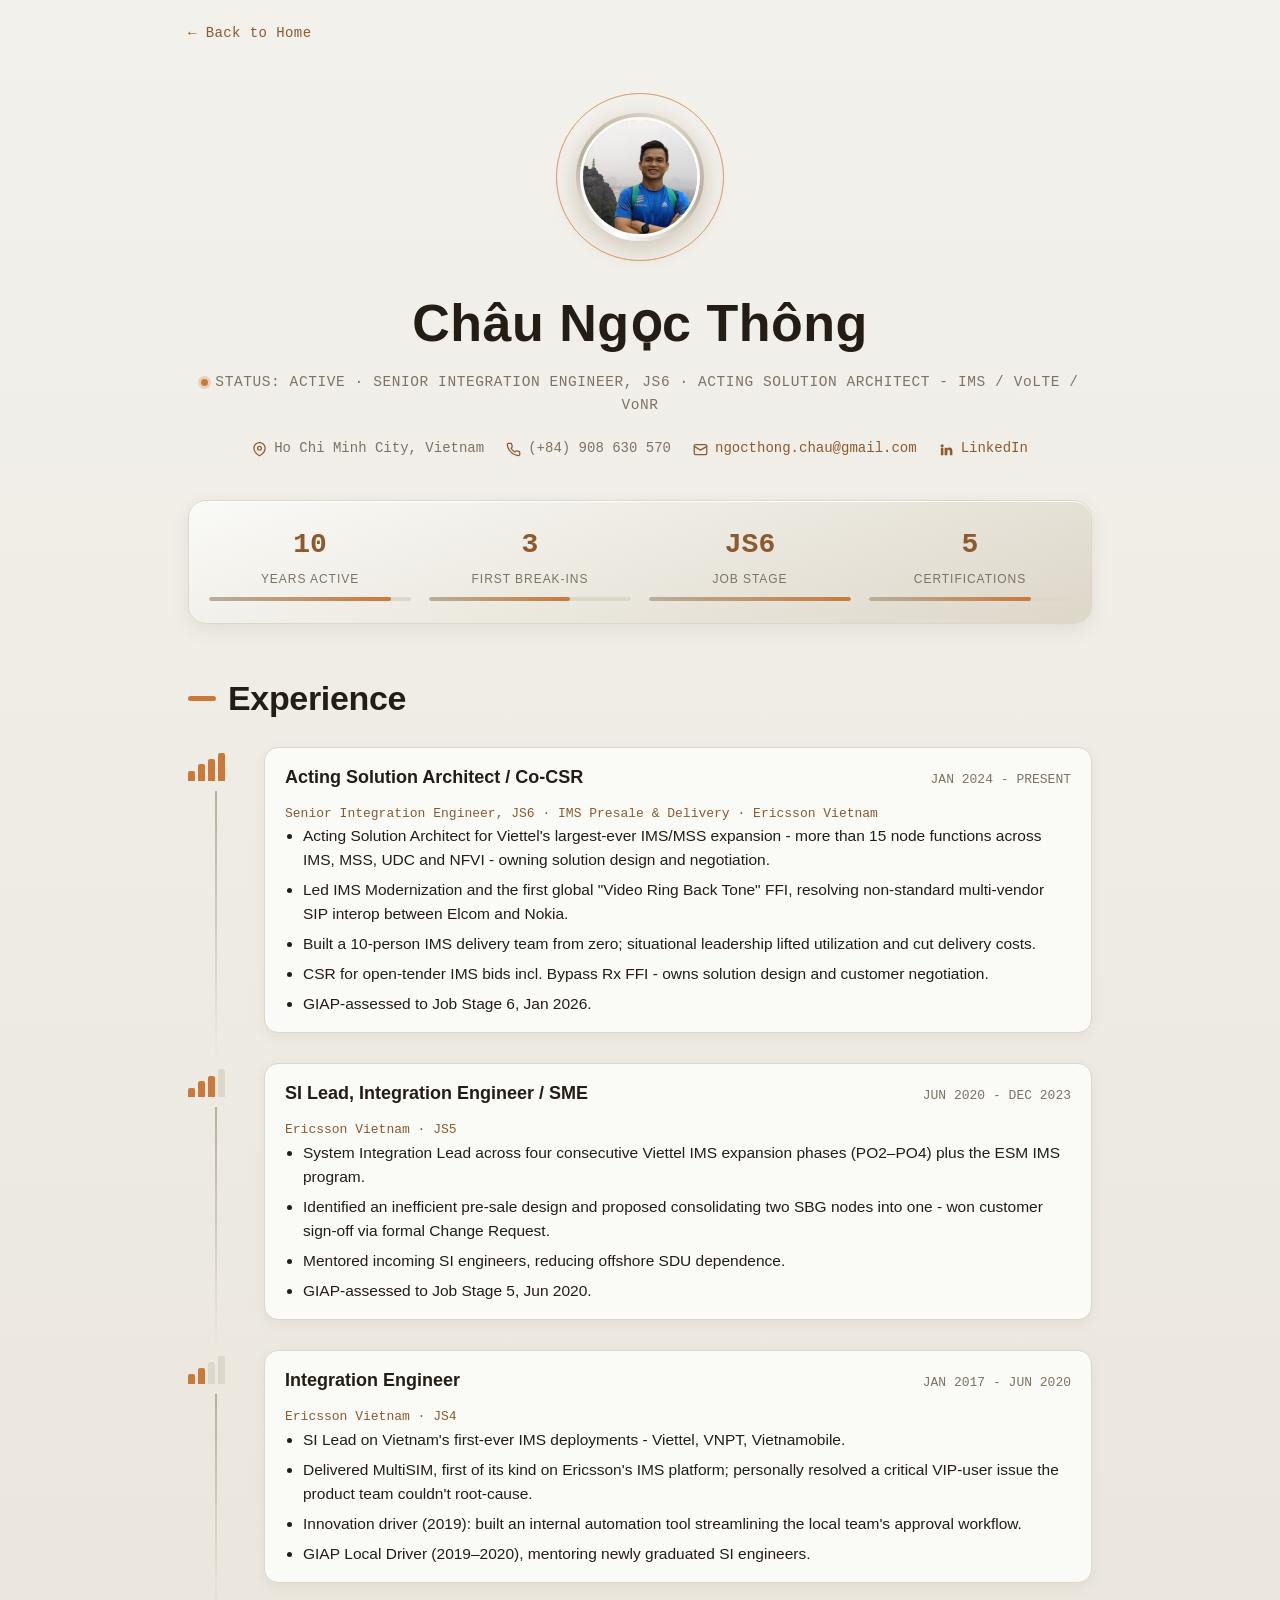
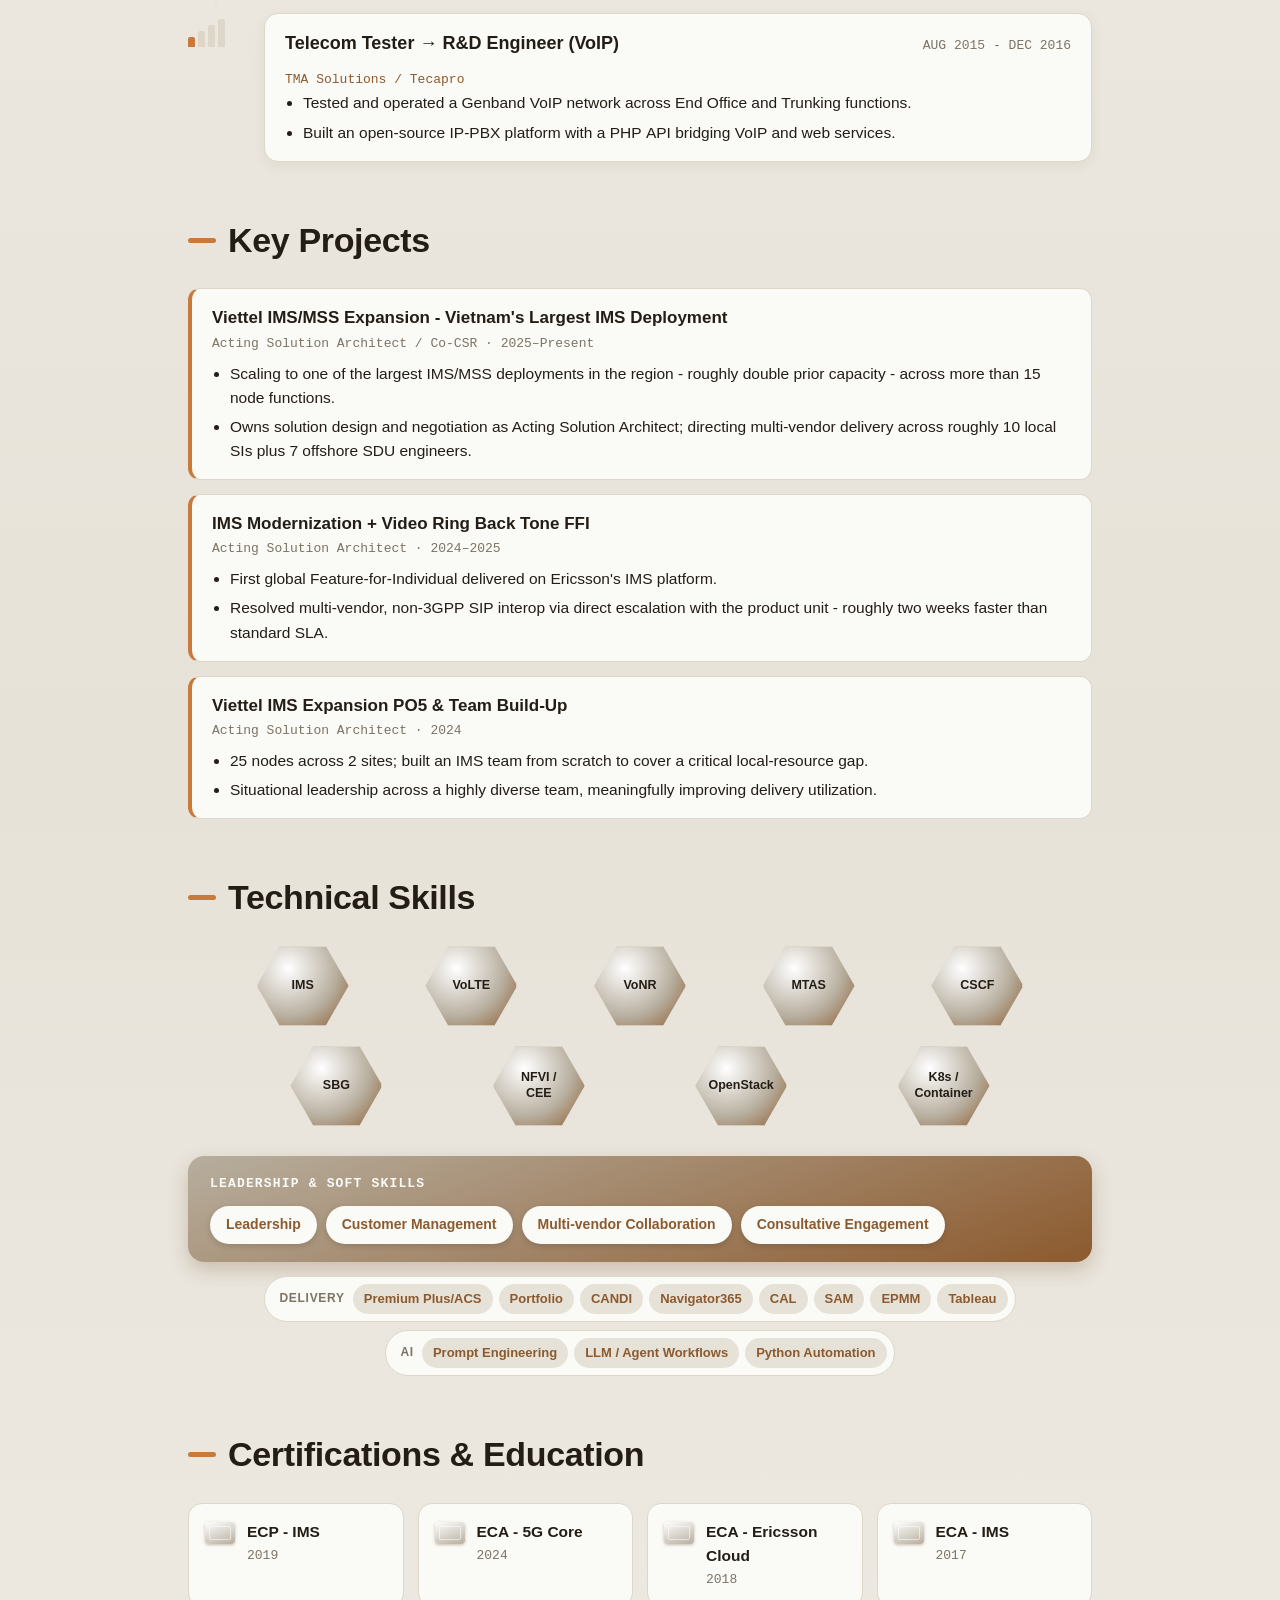
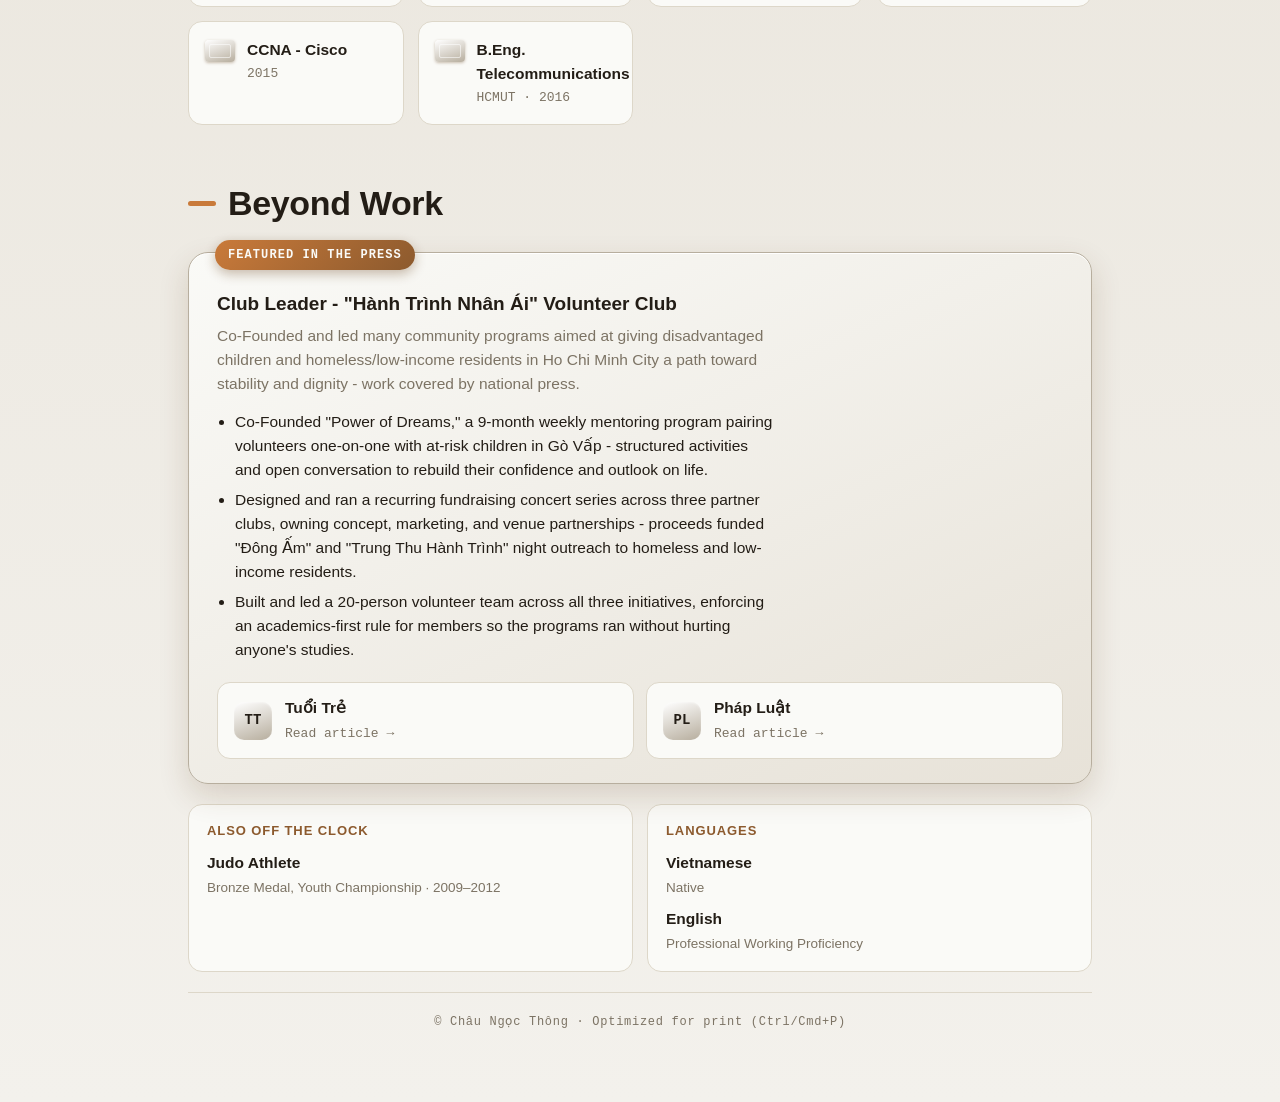
==== commit e6562308: "update contentss" ====
--- a/resume/internal.html
+++ b/resume/internal.html
@@ -46,7 +46,7 @@
   </div>
 
   <div class="stat-panel">
-    <div class="stat-item"><div class="stat-num">9</div><div class="stat-label">Years Active</div><div class="meter"><i style="width:90%"></i></div></div>
+    <div class="stat-item"><div class="stat-num">10</div><div class="stat-label">Years Active</div><div class="meter"><i style="width:90%"></i></div></div>
     <div class="stat-item"><div class="stat-num">3</div><div class="stat-label">First Break-ins</div><div class="meter"><i style="width:70%"></i></div></div>
     <div class="stat-item"><div class="stat-num">JS6</div><div class="stat-label">Job Stage</div><div class="meter"><i style="width:100%"></i></div></div>
     <div class="stat-item"><div class="stat-num">5</div><div class="stat-label">Certifications</div><div class="meter"><i style="width:80%"></i></div></div>
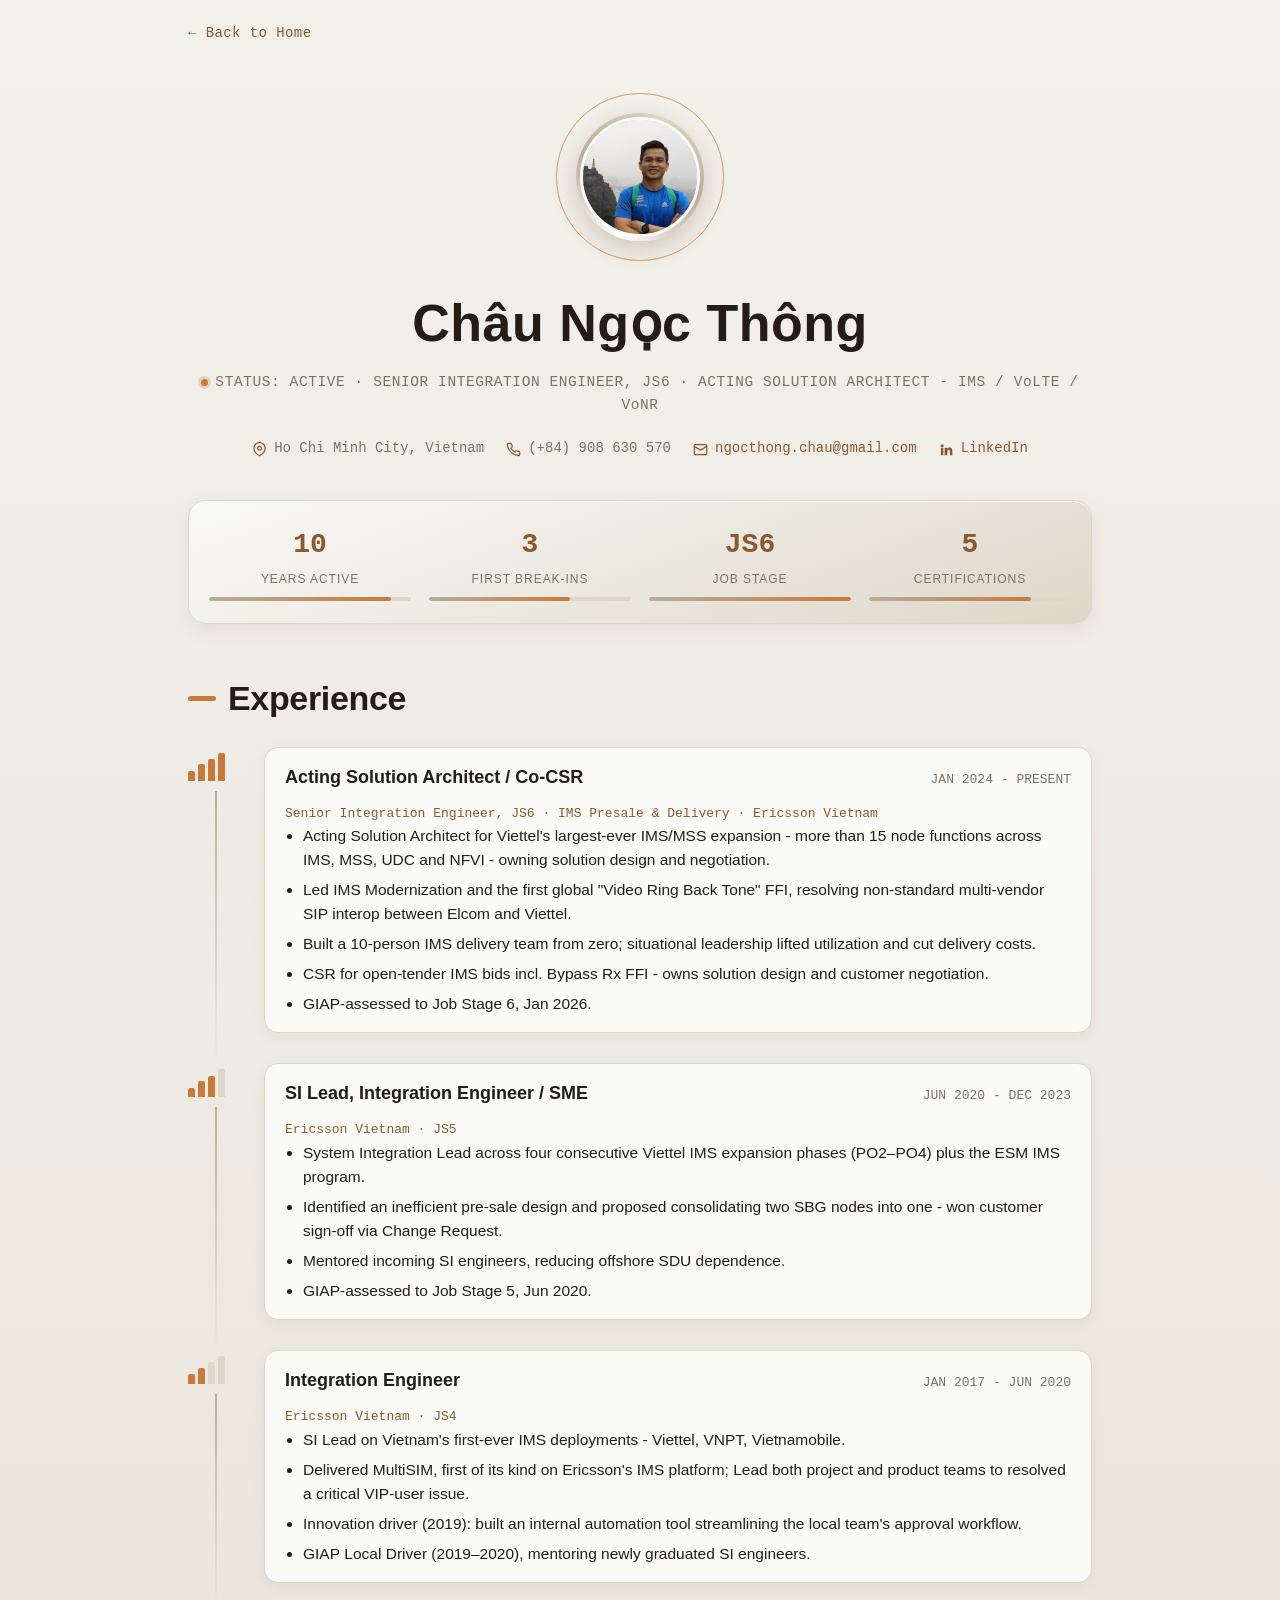
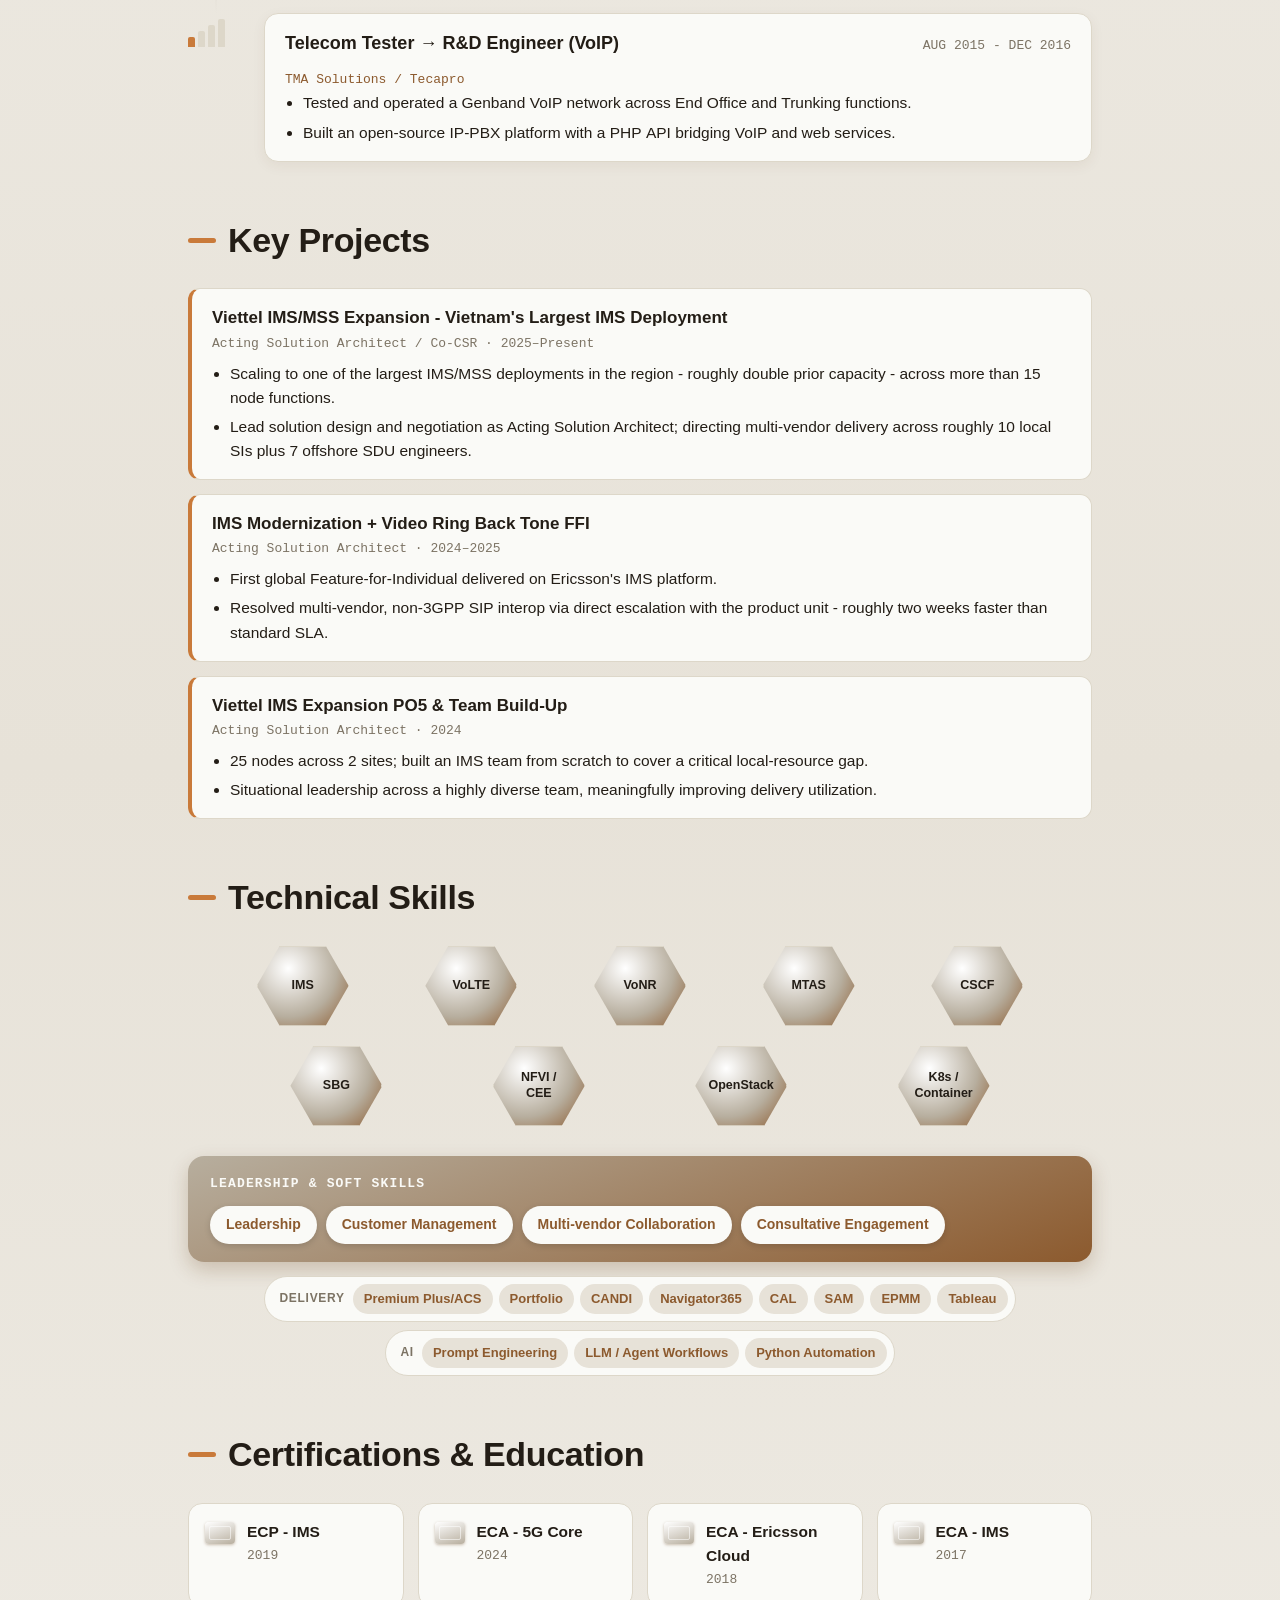
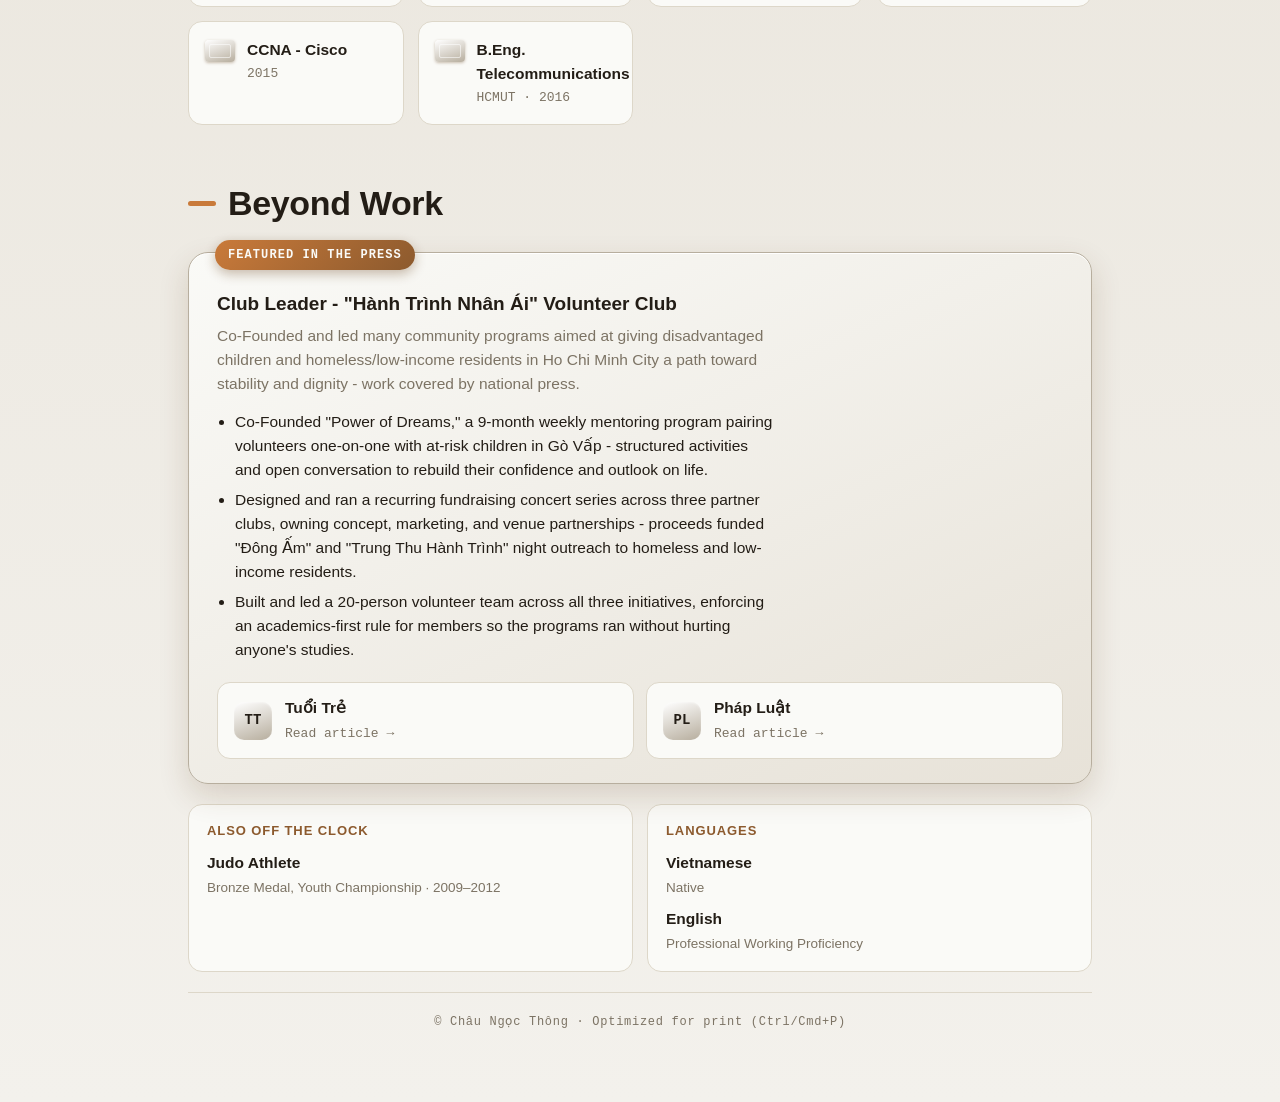
==== commit a844e116: "update contentss" ====
--- a/resume/internal.html
+++ b/resume/internal.html
@@ -65,7 +65,7 @@
         <span class="t-meta">Senior Integration Engineer, JS6 &middot; IMS Presale &amp; Delivery &middot; Ericsson Vietnam</span>
         <ul>
           <li>Acting Solution Architect for Viettel's largest-ever IMS/<span class="acr" data-tip="Mobile Softswitch Solution" tabindex="0">MSS</span> expansion - more than 15 node functions across IMS, MSS, <span class="acr" data-tip="User Data Consolidation" tabindex="0">UDC</span> and <span class="acr" data-tip="Network Functions Virtualization Infrastructure / Cloud Execution Environment" tabindex="0">NFVI</span> - owning solution design and negotiation.</li>
-          <li>Led IMS Modernization and the first global "Video Ring Back Tone" <span class="acr" data-tip="Feature-for-Individual" tabindex="0">FFI</span>, resolving non-standard multi-vendor <span class="acr" data-tip="Session Initiation Protocol" tabindex="0">SIP</span> interop between Elcom and Nokia.</li>
+          <li>Led IMS Modernization and the first global "Video Ring Back Tone" <span class="acr" data-tip="Feature-for-Individual" tabindex="0">FFI</span>, resolving non-standard multi-vendor <span class="acr" data-tip="Session Initiation Protocol" tabindex="0">SIP</span> interop between Elcom and Viettel.</li>
           <li>Built a 10-person IMS delivery team from zero; situational leadership lifted utilization and cut delivery costs.</li>
           <li>CSR for open-tender IMS bids incl. Bypass Rx FFI - owns solution design and customer negotiation.</li>
           <li><span class="acr" data-tip="Global Individual Assessment Program" tabindex="0">GIAP</span>-assessed to Job Stage 6, Jan 2026.</li>
@@ -83,7 +83,7 @@
         <span class="t-meta">Ericsson Vietnam &middot; <span class="acr" data-tip="Job Stage 5" tabindex="0">JS5</span></span>
         <ul>
           <li>System Integration Lead across four consecutive Viettel IMS expansion phases (PO2&ndash;PO4) plus the ESM IMS program.</li>
-          <li>Identified an inefficient pre-sale design and proposed consolidating two <span class="acr" data-tip="Session Border Gateway" tabindex="0">SBG</span> nodes into one - won customer sign-off via formal Change Request.</li>
+          <li>Identified an inefficient pre-sale design and proposed consolidating two <span class="acr" data-tip="Session Border Gateway" tabindex="0">SBG</span> nodes into one - won customer sign-off via Change Request.</li>
           <li>Mentored incoming SI engineers, reducing offshore <span class="acr" data-tip="Software Delivery Unit (offshore delivery team)" tabindex="0">SDU</span> dependence.</li>
           <li><span class="acr" data-tip="Global Individual Assessment Program" tabindex="0">GIAP</span>-assessed to Job Stage 5, Jun 2020.</li>
         </ul>
@@ -100,7 +100,7 @@
         <span class="t-meta">Ericsson Vietnam &middot; <span class="acr" data-tip="Job Stage 4" tabindex="0">JS4</span></span>
         <ul>
           <li>SI Lead on Vietnam's first-ever IMS deployments - Viettel, VNPT, Vietnamobile.</li>
-          <li>Delivered MultiSIM, first of its kind on Ericsson's IMS platform; personally resolved a critical VIP-user issue the product team couldn't root-cause.</li>
+          <li>Delivered MultiSIM, first of its kind on Ericsson's IMS platform; Lead both project and product teams to resolved a critical VIP-user issue.</li>
           <li>Innovation driver (2019): built an internal automation tool streamlining the local team's approval workflow.</li>
           <li><span class="acr" data-tip="Global Individual Assessment Program" tabindex="0">GIAP</span> Local Driver (2019&ndash;2020), mentoring newly graduated SI engineers.</li>
         </ul>
@@ -130,7 +130,7 @@
       <span class="proj-meta">Acting Solution Architect / Co-<span class="acr" data-tip="Customer Solution Responsible" tabindex="0">CSR</span> &middot; 2025&ndash;Present</span>
       <ul>
         <li>Scaling to one of the largest IMS/MSS deployments in the region - roughly double prior capacity - across more than 15 node functions.</li>
-        <li>Owns solution design and negotiation as Acting Solution Architect; directing multi-vendor delivery across roughly 10 local SIs plus 7 offshore <span class="acr" data-tip="Software Delivery Unit (offshore delivery team)" tabindex="0">SDU</span> engineers.</li>
+        <li>Lead solution design and negotiation as Acting Solution Architect; directing multi-vendor delivery across roughly 10 local SIs plus 7 offshore <span class="acr" data-tip="Software Delivery Unit (offshore delivery team)" tabindex="0">SDU</span> engineers.</li>
       </ul>
     </div>
     <div class="proj-card">
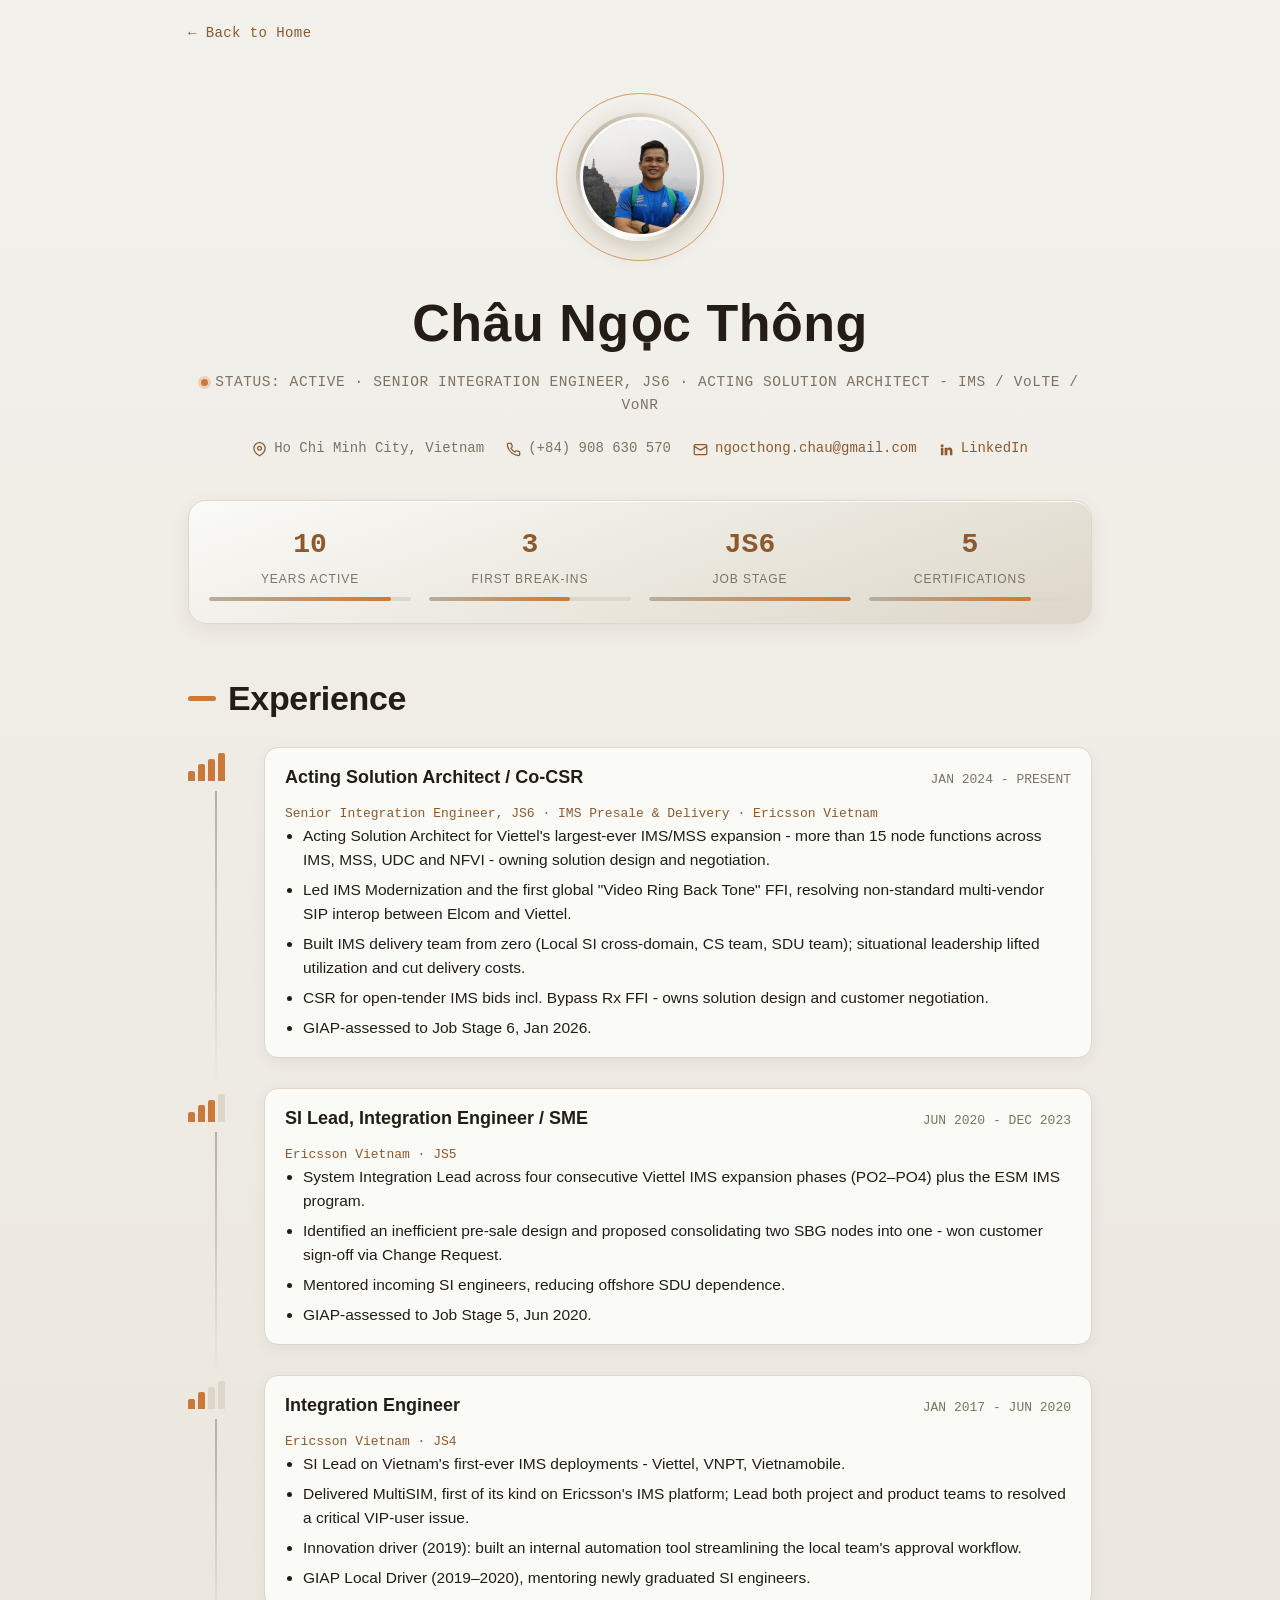
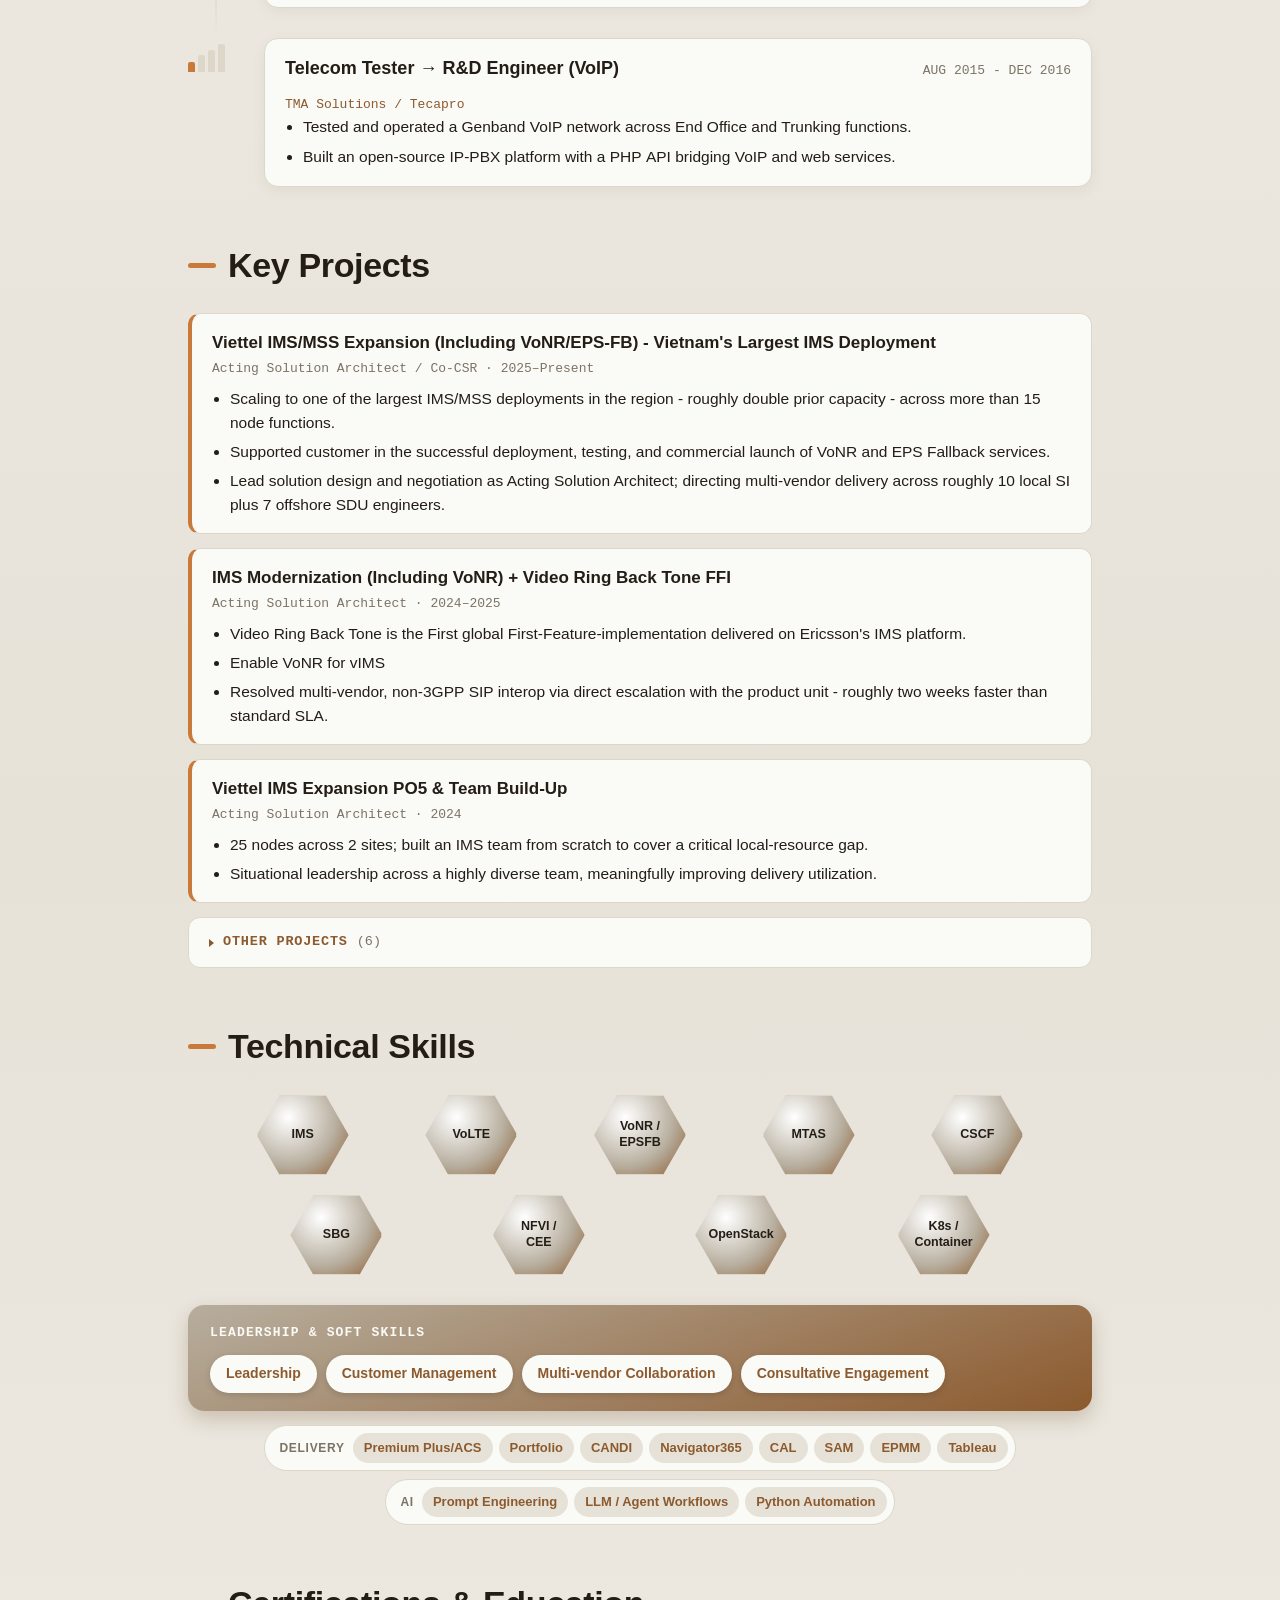
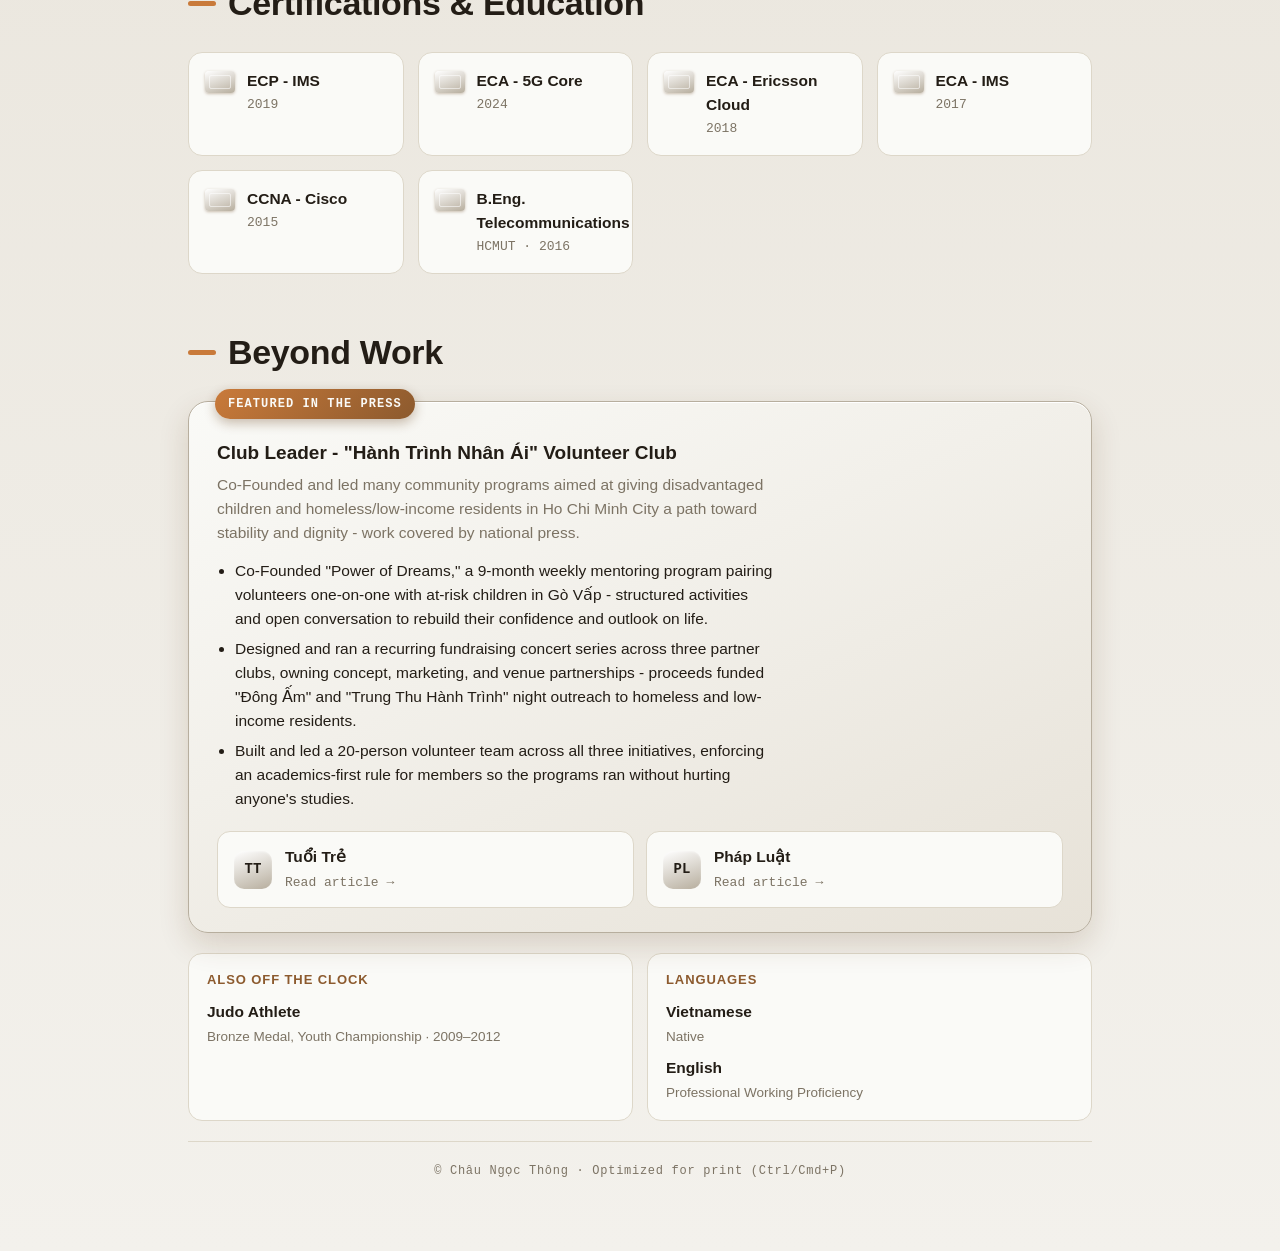
==== commit f4b6179b: "update flip carts, add detail" ====
--- a/resume/internal.html
+++ b/resume/internal.html
@@ -57,7 +57,9 @@
 
     <div class="t-row">
       <div class="bars lit-4"><i></i><i></i><i></i><i></i></div>
-      <div class="t-card">
+      <div class="t-card flip-card" tabindex="0" role="button" aria-pressed="false" aria-label="Show Activity Organizer details for this role">
+      <div class="flip-inner">
+      <div class="flip-front">
         <div class="t-head">
           <h3 class="t-title">Acting Solution Architect / <span class="acr" data-tip="Customer Solution Responsible" tabindex="0">Co-CSR</span></h3>
           <span class="t-when">JAN 2024 - PRESENT</span>
@@ -66,16 +68,28 @@
         <ul>
           <li>Acting Solution Architect for Viettel's largest-ever IMS/<span class="acr" data-tip="Mobile Softswitch Solution" tabindex="0">MSS</span> expansion - more than 15 node functions across IMS, MSS, <span class="acr" data-tip="User Data Consolidation" tabindex="0">UDC</span> and <span class="acr" data-tip="Network Functions Virtualization Infrastructure / Cloud Execution Environment" tabindex="0">NFVI</span> - owning solution design and negotiation.</li>
           <li>Led IMS Modernization and the first global "Video Ring Back Tone" <span class="acr" data-tip="Feature-for-Individual" tabindex="0">FFI</span>, resolving non-standard multi-vendor <span class="acr" data-tip="Session Initiation Protocol" tabindex="0">SIP</span> interop between Elcom and Viettel.</li>
-          <li>Built a 10-person IMS delivery team from zero; situational leadership lifted utilization and cut delivery costs.</li>
+          <li>Built IMS delivery team from zero (Local SI cross-domain, CS team, SDU team); situational leadership lifted utilization and cut delivery costs.</li>
           <li>CSR for open-tender IMS bids incl. Bypass Rx FFI - owns solution design and customer negotiation.</li>
           <li><span class="acr" data-tip="Global Individual Assessment Program" tabindex="0">GIAP</span>-assessed to Job Stage 6, Jan 2026.</li>
         </ul>
       </div>
+      <div class="flip-back">
+        <span class="flip-back-label">Activity Organizer: projects in this role</span>
+        <ul class="flip-list">
+          <li><b>Viettel vIMS/MSS PO5, IMS Modernization &amp; Video Ring Back Tone (vRBT) FFI project:</b> 2024&ndash;2025. Co-CSR for Pre-Sale and Solution Architect for delivery; led a ~15-person team (local SI cross-domain, CS team and SDU); first-feature-implementation on Ericsson's IMS platform.</li>
+          <li><b>Viettel vIMS/MSS expansion PO6 project:</b> 2025&ndash;Present. Acting Solution Architect for one of the largest vIMS/MSS deployments in the region; led a diverse local and offshore delivery team.</li>
+          <li><b>Viettel vIMS/MSS expansion bid + Bypass Rx project:</b> 2025&ndash;Present. CSR and SA; gathered requirements and shaped the solution proposal for a follow-on expansion bid.</li>
+        </ul>
+      </div>
+      </div>
+      </div>
     </div>
 
     <div class="t-row">
       <div class="bars lit-3"><i></i><i></i><i></i><i></i></div>
-      <div class="t-card">
+      <div class="t-card flip-card" tabindex="0" role="button" aria-pressed="false" aria-label="Show Activity Organizer details for this role">
+      <div class="flip-inner">
+      <div class="flip-front">
         <div class="t-head">
           <h3 class="t-title"><span class="acr" data-tip="System Integration" tabindex="0">SI</span> Lead, Integration Engineer / <span class="acr" data-tip="Subject Matter Expert" tabindex="0">SME</span></h3>
           <span class="t-when">JUN 2020 - DEC 2023</span>
@@ -88,11 +102,23 @@
           <li><span class="acr" data-tip="Global Individual Assessment Program" tabindex="0">GIAP</span>-assessed to Job Stage 5, Jun 2020.</li>
         </ul>
       </div>
+      <div class="flip-back">
+        <span class="flip-back-label">Activity Organizer: projects in this role</span>
+        <ul class="flip-list">
+          <li><b>Viettel ESM IMS upgrade project:</b> 2018&ndash;2020. SME presale support and SI Lead in delivery-phase for the vIMS upgrade scope.</li>
+          <li><b>Viettel MultiSIM new service introduction project:</b> 2019&ndash;2020. Delivery-phase team lead; conducted customer training for a first-of-its-kind service launch.</li>
+          <li><b>Viettel vIMS expansion PO2&ndash;PO4 project</b> (plus ESM vIMS scope): 2019&ndash;2023. Multi-year delivery-phase team leadership; mentored incoming SI engineers to reduce offshore dependency.</li>
+        </ul>
+      </div>
+      </div>
+      </div>
     </div>
 
     <div class="t-row">
       <div class="bars lit-2"><i></i><i></i><i></i><i></i></div>
-      <div class="t-card">
+      <div class="t-card flip-card" tabindex="0" role="button" aria-pressed="false" aria-label="Show Activity Organizer details for this role">
+      <div class="flip-inner">
+      <div class="flip-front">
         <div class="t-head">
           <h3 class="t-title">Integration Engineer</h3>
           <span class="t-when">JAN 2017 - JUN 2020</span>
@@ -105,11 +131,23 @@
           <li><span class="acr" data-tip="Global Individual Assessment Program" tabindex="0">GIAP</span> Local Driver (2019&ndash;2020), mentoring newly graduated SI engineers.</li>
         </ul>
       </div>
+      <div class="flip-back">
+        <span class="flip-back-label">Activity Organizer: projects in this role</span>
+        <ul class="flip-list">
+          <li><b>Viettel vIMS first break-in project:</b> 2017&ndash;2018. Site Leader for Vietnam's first vIMS break-in and first VNF/CEE deployment; ran customer training.</li>
+          <li><b>VNPT vIMS first break-in and UDC expansion project:</b> 2018&ndash;2019. Site Leader; coached new SI members to reduce offshore involvement.</li>
+          <li><b>Vietnam Mobile (VNM) vIMS first break-in project:</b> 2019. Test Lead; closed out acceptance testing and issue resolution.</li>
+        </ul>
+      </div>
+      </div>
+      </div>
     </div>
 
     <div class="t-row" style="padding-bottom:0;">
       <div class="bars lit-1"><i></i><i></i><i></i><i></i></div>
-      <div class="t-card">
+      <div class="t-card flip-card" tabindex="0" role="button" aria-pressed="false" aria-label="Show project details for this role">
+      <div class="flip-inner">
+      <div class="flip-front">
         <div class="t-head">
           <h3 class="t-title">Telecom Tester &rarr; R&amp;D Engineer (<span class="acr" data-tip="Voice over IP" tabindex="0">VoIP</span>)</h3>
           <span class="t-when">AUG 2015 - DEC 2016</span>
@@ -120,36 +158,202 @@
           <li>Built an open-source <span class="acr" data-tip="IP Private Branch Exchange" tabindex="0">IP-PBX</span> platform with a <span class="acr" data-tip="Hypertext Preprocessor" tabindex="0">PHP</span> <span class="acr" data-tip="Application Programming Interface" tabindex="0">API</span> bridging VoIP and web services.</li>
         </ul>
       </div>
+      <div class="flip-back">
+        <span class="flip-back-label">Projects in this role</span>
+        <ul class="flip-list">
+          <li><b>Genband VoIP network testing project</b> (End Office and Trunking), TMA Solutions: Aug 2015&ndash;Jul 2016. Operated and tested the Genband Voice Network; wrote test cases/plans, performed root-cause debugging, ran manual and automated (Testshell) testing.</li>
+          <li><b>VoIP API project</b> (IP-PBX), Tecapro Telecom: Sep 2016&ndash;Dec 2016. Researched and built an open-source IP-PBX; developed a PHP API bridging the VoIP server and web server; documented the technology-transfer process.</li>
+        </ul>
+      </div>
+      </div>
+      </div>
     </div>
   </div>
 
   <div class="eyebrow">Key Projects</div>
   <div class="projects">
-    <div class="proj-card">
-      <h3 class="proj-title">Viettel IMS/<span class="acr" data-tip="Mobile Softswitch Solution" tabindex="0">MSS</span> Expansion - Vietnam's Largest IMS Deployment</h3>
+    <div class="proj-card flip-card" tabindex="0" role="button" aria-pressed="false" aria-label="Show responsibilities and deliverables for this project">
+      <div class="flip-inner">
+      <div class="flip-front">
+      <h3 class="proj-title">Viettel IMS/<span class="acr" data-tip="Mobile Softswitch Solution" tabindex="0">MSS</span> Expansion (Including VoNR/EPS-FB) - Vietnam's Largest IMS Deployment</h3>
       <span class="proj-meta">Acting Solution Architect / Co-<span class="acr" data-tip="Customer Solution Responsible" tabindex="0">CSR</span> &middot; 2025&ndash;Present</span>
       <ul>
         <li>Scaling to one of the largest IMS/MSS deployments in the region - roughly double prior capacity - across more than 15 node functions.</li>
-        <li>Lead solution design and negotiation as Acting Solution Architect; directing multi-vendor delivery across roughly 10 local SIs plus 7 offshore <span class="acr" data-tip="Software Delivery Unit (offshore delivery team)" tabindex="0">SDU</span> engineers.</li>
+        <li>Supported customer in the successful deployment, testing, and commercial launch of VoNR and EPS Fallback services.</li>
+        <li>Lead solution design and negotiation as Acting Solution Architect; directing multi-vendor delivery across roughly 10 local SI plus 7 offshore <span class="acr" data-tip="Software Delivery Unit (offshore delivery team)" tabindex="0">SDU</span> engineers.</li>
       </ul>
-    </div>
-    <div class="proj-card">
-      <h3 class="proj-title">IMS Modernization + Video Ring Back Tone FFI</h3>
+      </div>
+      <div class="flip-back">
+        <span class="flip-back-label">Viettel IMS/MSS Expansion (Including VoNR/EPS-FB) &middot; 2025&ndash;Present</span>
+        <b class="flip-sub">Responsibilities</b>
+        <ul class="flip-list">
+          <li>Acting Solution Architect for the delivery phase, leading a diverse local and offshore delivery team across multiple domains and job stages.</li>
+          <li>Owns solution design across a complex multi-domain footprint (IMS/MSS/UDC/NFVI-CEE).</li>
+          <li>CSR and SA for a follow-on expansion bid (incl. Bypass Rx): engaging directly with the customer to shape the solution proposal.</li>
+          <li>Coaches cross-domain engineers onto vIMS, improving delivery utilization.</li>
+        </ul>
+        <b class="flip-sub">Deliverables</b>
+        <ul class="flip-list">
+          <li>Solution Description; HLD/LLD/ATP/MOP documentation; training materials.</li>
+          <li>Solution proposal and description; service-costing and customer-negotiation support for the bid phase.</li>
+        </ul>
+      </div>
+      </div>
+    </div>
+    <div class="proj-card flip-card" tabindex="0" role="button" aria-pressed="false" aria-label="Show responsibilities and deliverables for this project">
+      <div class="flip-inner">
+      <div class="flip-front">
+      <h3 class="proj-title">IMS Modernization (Including VoNR) + Video Ring Back Tone FFI</h3>
       <span class="proj-meta">Acting Solution Architect &middot; 2024&ndash;2025</span>
       <ul>
-        <li>First global Feature-for-Individual delivered on Ericsson's IMS platform.</li>
+        <li>Video Ring Back Tone is the First global First-Feature-implementation delivered on Ericsson's IMS platform.</li>
+        <li>Enable VoNR for vIMS</li>
         <li>Resolved multi-vendor, non-<span class="acr" data-tip="3rd Generation Partnership Project (the global mobile standards body)" tabindex="0">3GPP</span> SIP interop via direct escalation with the product unit - roughly two weeks faster than standard <span class="acr" data-tip="Service Level Agreement" tabindex="0">SLA</span>.</li>
       </ul>
-    </div>
-    <div class="proj-card">
+      </div>
+      <div class="flip-back">
+        <span class="flip-back-label">IMS Modernization (Including VoNR) + vRBT FFI &middot; 2024&ndash;2025</span>
+        <b class="flip-sub">Responsibilities</b>
+        <ul class="flip-list">
+          <li>Acting Solution Architect for the delivery phase; led a cross-domain team of about ten engineers spanning multiple job stages.</li>
+          <li>Owned a complex multi-domain solution introducing a new Feature-for-Individual (Video Ring Back Tone): first of its kind on Ericsson's IMS platform.</li>
+          <li>Led customer-facing solution meetings, ATP walkthroughs, and issue root-cause-analysis sessions.</li>
+        </ul>
+        <b class="flip-sub">Deliverables</b>
+        <ul class="flip-list">
+          <li>Solution Description; HLD/LLD/ATP/MOP documentation; training materials.</li>
+        </ul>
+      </div>
+      </div>
+    </div>
+    <div class="proj-card flip-card" tabindex="0" role="button" aria-pressed="false" aria-label="Show responsibilities and deliverables for this project">
+      <div class="flip-inner">
+      <div class="flip-front">
       <h3 class="proj-title">Viettel IMS Expansion PO5 &amp; Team Build-Up</h3>
       <span class="proj-meta">Acting Solution Architect &middot; 2024</span>
       <ul>
         <li>25 nodes across 2 sites; built an IMS team from scratch to cover a critical local-resource gap.</li>
         <li>Situational leadership across a highly diverse team, meaningfully improving delivery utilization.</li>
       </ul>
-    </div>
-  </div>
+      </div>
+      <div class="flip-back">
+        <span class="flip-back-label">Viettel IMS Expansion PO5 &amp; Team Build-Up &middot; 2024</span>
+        <b class="flip-sub">Responsibilities</b>
+        <ul class="flip-list">
+          <li>Built and led a ~5-person cross-domain IMS delivery team from the ground up to close a critical local-resourcing gap.</li>
+          <li>Applied situational leadership across a highly diverse team (multiple job stages, members from partner groups) to deliver ahead of schedule.</li>
+          <li>Coordinated with multiple vendors on integration components outside standard specifications.</li>
+        </ul>
+        <b class="flip-sub">Deliverables</b>
+        <ul class="flip-list">
+          <li>Solution Description; HLD/LLD/ATP/MOP documentation; training materials.</li>
+        </ul>
+      </div>
+      </div>
+    </div>
+  </div>
+
+  <details class="other-projects">
+    <summary>Other Projects <span class="other-count">(6)</span></summary>
+    <div class="other-proj-list">
+      <details class="other-proj-row">
+        <summary>
+          <span class="op-title">Viettel vIMS expansion PO2-PO4 project (plus ESM vIMS scope)</span>
+          <span class="op-meta">SME / Exp. Integration Engineer &middot; 2019&ndash;2023</span>
+        </summary>
+        <div class="op-body">
+          <b class="flip-sub">Responsibilities</b>
+          <ul class="flip-list">
+            <li>SME presale support on the vIMS solution domain and service costing; SI Lead in delivery-phase; mentored incoming SI engineers to reduce offshore dependence; led solution meetings, ATP walkthroughs, and issue root-cause-analysis meetings.</li>
+          </ul>
+          <b class="flip-sub">Deliverables</b>
+          <ul class="flip-list">
+            <li>Solution description; HLD/LLD/ATP/MOP documentation; training slides.</li>
+          </ul>
+        </div>
+      </details>
+      <details class="other-proj-row">
+        <summary>
+          <span class="op-title">Viettel MultiSIM new service introduction project</span>
+          <span class="op-meta">SME / Exp. Integration Engineer &middot; 2019&ndash;2020</span>
+        </summary>
+        <div class="op-body">
+          <b class="flip-sub">Responsibilities</b>
+          <ul class="flip-list">
+            <li>SME presale support on the vIMS solution domain and service costing; SI Lead in delivery-phase; conducted customer training for the first-of-its-kind MultiSIM service; led solution meetings, ATP walkthroughs, and issue root-cause-analysis meetings.</li>
+          </ul>
+          <b class="flip-sub">Deliverables</b>
+          <ul class="flip-list">
+            <li>Solution description; HLD/LLD/ATP documentation; training slides.</li>
+          </ul>
+        </div>
+      </details>
+      <details class="other-proj-row">
+        <summary>
+          <span class="op-title">Viettel ESM IMS upgrade project</span>
+          <span class="op-meta">SME / Integration Engineer &middot; 2018&ndash;2020</span>
+        </summary>
+        <div class="op-body">
+          <b class="flip-sub">Responsibilities</b>
+          <ul class="flip-list">
+            <li>SME presale support for service costing on the IMS scope; SI Lead in delivery-phase for the vIMS upgrade; coached new SI members to reduce offshore dependence; led procedure/solution meetings, ATP walkthroughs, and issue root-cause-analysis meetings.</li>
+          </ul>
+          <b class="flip-sub">Deliverables</b>
+          <ul class="flip-list">
+            <li>Support-service costing and delivery plan; LLD/ATP/MOP documentation.</li>
+          </ul>
+        </div>
+      </details>
+      <details class="other-proj-row">
+        <summary>
+          <span class="op-title">Vietnam Mobile (VNM) vIMS first break-in project</span>
+          <span class="op-meta">Integration Engineer &middot; 2019</span>
+        </summary>
+        <div class="op-body">
+          <b class="flip-sub">Responsibilities</b>
+          <ul class="flip-list">
+            <li>Test Lead; resolved outstanding issues and completed ATP procedures to close the project; handled acceptance-test approvals, progress reporting, and issue root-cause-analysis meetings.</li>
+          </ul>
+          <b class="flip-sub">Deliverables</b>
+          <ul class="flip-list">
+            <li>ATP detail plan, daily reporting, ATP sign-off.</li>
+          </ul>
+        </div>
+      </details>
+      <details class="other-proj-row">
+        <summary>
+          <span class="op-title">VNPT vIMS first break-in and UDC expansion project</span>
+          <span class="op-meta">Integration Engineer &middot; 2018&ndash;2019</span>
+        </summary>
+        <div class="op-body">
+          <b class="flip-sub">Responsibilities</b>
+          <ul class="flip-list">
+            <li>Site Leader responsible for on-site delivery, managing local SIs; coached new SI members to reduce offshore dependence; handled acceptance-test approvals, progress reporting, and solution-design discussions.</li>
+          </ul>
+          <b class="flip-sub">Deliverables</b>
+          <ul class="flip-list">
+            <li>Deployment detail plan, daily reporting, LLD document, training documentation, upgrade MOP, ATP sign-off.</li>
+          </ul>
+        </div>
+      </details>
+      <details class="other-proj-row">
+        <summary>
+          <span class="op-title">Viettel vIMS first break-in project</span>
+          <span class="op-meta">Integration Engineer &middot; 2017&ndash;2018</span>
+        </summary>
+        <div class="op-body">
+          <b class="flip-sub">Responsibilities</b>
+          <ul class="flip-list">
+            <li>Site Leader responsible for on-site delivery, managing multiple SDU and local SIs; led customer training for Viettel's first vIMS break-in and first VNF/CEE deployment; handled acceptance-test approvals, progress reporting, and solution-design discussions.</li>
+          </ul>
+          <b class="flip-sub">Deliverables</b>
+          <ul class="flip-list">
+            <li>Deployment detail plan, daily reporting, LLD document, training documentation, upgrade MOP, ATP sign-off.</li>
+          </ul>
+        </div>
+      </details>
+    </div>
+  </details>
 
   <div class="eyebrow">Technical Skills</div>
   <div class="coverage">
@@ -157,7 +361,7 @@
       <div class="dial-row">
         <div class="dial-wrap" tabindex="0" data-tip="IP Multimedia Subsystem - Proxy / Interrogating / Serving Call Session Control Function"><div class="dial"><span>IMS</span></div></div>
         <div class="dial-wrap" tabindex="0" data-tip="Voice over LTE"><div class="dial"><span>VoLTE</span></div></div>
-        <div class="dial-wrap" tabindex="0" data-tip="Voice over New Radio (5G voice)"><div class="dial"><span>VoNR</span></div></div>
+        <div class="dial-wrap" tabindex="0" data-tip="Voice over New Radio (5G voice)"><div class="dial"><span>VoNR / EPSFB</span></div></div>
         <div class="dial-wrap" tabindex="0" data-tip="Multimedia Telephony Application Server"><div class="dial"><span>MTAS</span></div></div>
         <div class="dial-wrap" tabindex="0" data-tip="Call Session Control Function "><div class="dial"><span>CSCF</span></div></div>
       </div>
@@ -242,5 +446,6 @@
   <footer>&copy; Ch&#226;u Ng&#7885;c Th&#244;ng &middot; Optimized for print (Ctrl/Cmd+P)</footer>
 </main>
 
+<script src="../js/internal.js" defer></script>
 </body>
 </html>
--- a/css/internal.css
+++ b/css/internal.css
@@ -148,13 +148,72 @@
 .metric{color:var(--warm-deep);font-weight:700;}
 
 /* ================= PROJECTS ================= */
-.projects{display:grid;gap:14px;margin-bottom:52px;}
+.projects{display:grid;gap:14px;margin-bottom:14px;}
 .proj-card{background:var(--bronze-0);border:1px solid var(--bronze-1);border-left:4px solid var(--glow);border-radius:12px;padding:16px 20px;}
 .proj-title{font-size:17px;font-weight:700;margin:0 0 2px;}
 .proj-meta{font-family:var(--font-mono);font-size:13px;color:var(--ink-soft);margin-bottom:8px;display:block;}
 .proj-card ul{margin:0;padding-left:18px;}
 .proj-card li{font-size:15.5px;margin-bottom:5px;}
 .proj-card li:last-child{margin-bottom:0;}
+
+/* ================= FLIP CARDS (Experience + Key Projects) ================= */
+.flip-card{cursor:pointer;perspective:1600px;-webkit-tap-highlight-color:transparent;}
+.flip-card:focus-visible{outline:2px solid var(--glow);outline-offset:3px;}
+.flip-inner{
+  position:relative;width:100%;
+  transform-style:preserve-3d;
+  transition:transform .5s cubic-bezier(.4,.2,.2,1), height .3s ease;
+}
+.flip-card.is-flipped .flip-inner{transform:rotateY(180deg);}
+.flip-front,.flip-back{
+  width:100%;
+  backface-visibility:hidden;-webkit-backface-visibility:hidden;
+}
+.flip-back{position:absolute;top:0;left:0;transform:rotateY(180deg);}
+.flip-card:not(.is-flipped) .flip-back{pointer-events:none;}
+.flip-card.is-flipped .flip-front{pointer-events:none;}
+.flip-back-label{
+  display:block;font-family:var(--font-mono);font-size:12px;text-transform:uppercase;letter-spacing:.07em;
+  color:var(--warm-deep);margin-bottom:10px;
+}
+.flip-sub{display:block;font-size:12px;font-weight:700;text-transform:uppercase;letter-spacing:.06em;color:var(--ink-soft);margin:10px 0 4px;}
+.flip-sub:first-of-type{margin-top:0;}
+.flip-list{margin:0;padding-left:18px;max-height:280px;overflow-y:auto;}
+.flip-list li{font-size:14.5px;margin-bottom:6px;}
+.flip-list li:last-child{margin-bottom:0;}
+
+/* ================= OTHER PROJECTS (accordion, no flip) ================= */
+.other-projects{
+  background:var(--bronze-0);border:1px solid var(--bronze-1);border-radius:12px;
+  padding:0 20px;margin-bottom:52px;
+}
+.other-projects > summary{
+  list-style:none;cursor:pointer;
+  display:flex;align-items:center;gap:9px;
+  padding:14px 0;
+  font-family:var(--font-mono);font-size:13.5px;font-weight:700;
+  text-transform:uppercase;letter-spacing:.06em;color:var(--warm-deep);
+}
+.other-projects > summary::-webkit-details-marker{display:none;}
+.other-projects > summary::before{
+  content:"";flex:0 0 auto;
+  border-left:5px solid var(--warm-deep);border-top:4px solid transparent;border-bottom:4px solid transparent;
+  transition:transform .2s ease;
+}
+.other-projects[open] > summary::before{transform:rotate(90deg);}
+.other-count{color:var(--ink-soft);font-weight:500;text-transform:none;letter-spacing:0;}
+.other-proj-list{padding-top:2px;padding-bottom:16px;border-top:1px solid var(--bronze-1);}
+.other-proj-row{border-bottom:1px solid var(--bronze-1);}
+.other-proj-row:last-child{border-bottom:none;}
+.other-proj-row > summary{
+  list-style:none;cursor:pointer;
+  display:flex;flex-wrap:wrap;justify-content:space-between;align-items:baseline;gap:4px 14px;
+  padding:12px 2px;
+}
+.other-proj-row > summary::-webkit-details-marker{display:none;}
+.op-title{font-size:15px;font-weight:700;color:var(--ink);}
+.op-meta{font-family:var(--font-mono);font-size:12.5px;color:var(--ink-soft);white-space:nowrap;}
+.op-body{padding:0 2px 14px;}
 
 /* ================= COVERAGE (skills as hexagon tiles, fixed 2 rows) ================= */
 .coverage{margin-bottom:52px;}
@@ -302,6 +361,8 @@
   .bars{height:26px;}
   .dispatch{grid-template-columns:1fr;}
   .press-articles{grid-template-columns:1fr;}
+  .flip-list{max-height:220px;}
+  .other-proj-row > summary{flex-direction:column;align-items:flex-start;gap:2px;}
 }
 
 @media print{
@@ -312,4 +373,14 @@
   .press-badge{position:static;display:inline-block;margin-bottom:8px;}
   [data-tip]::after,[data-tip]::before{display:none;}
   *{animation:none !important;transition:none !important;}
-}
+
+  /* flip cards: print front + back stacked and static, no 3D transform */
+  .flip-card{cursor:default;}
+  .flip-inner{transform:none !important;height:auto !important;}
+  .flip-front,.flip-back{position:static;backface-visibility:visible;transform:none;pointer-events:auto;}
+  .flip-back{margin-top:10px;padding-top:10px;border-top:1px dashed var(--bronze-1);}
+  .flip-list{max-height:none;overflow:visible;}
+
+  /* other-projects accordion: stays collapsed in print too (keeps the printed CV short) */
+  .other-projects > summary::before,.other-proj-row > summary::before{display:none;}
+}
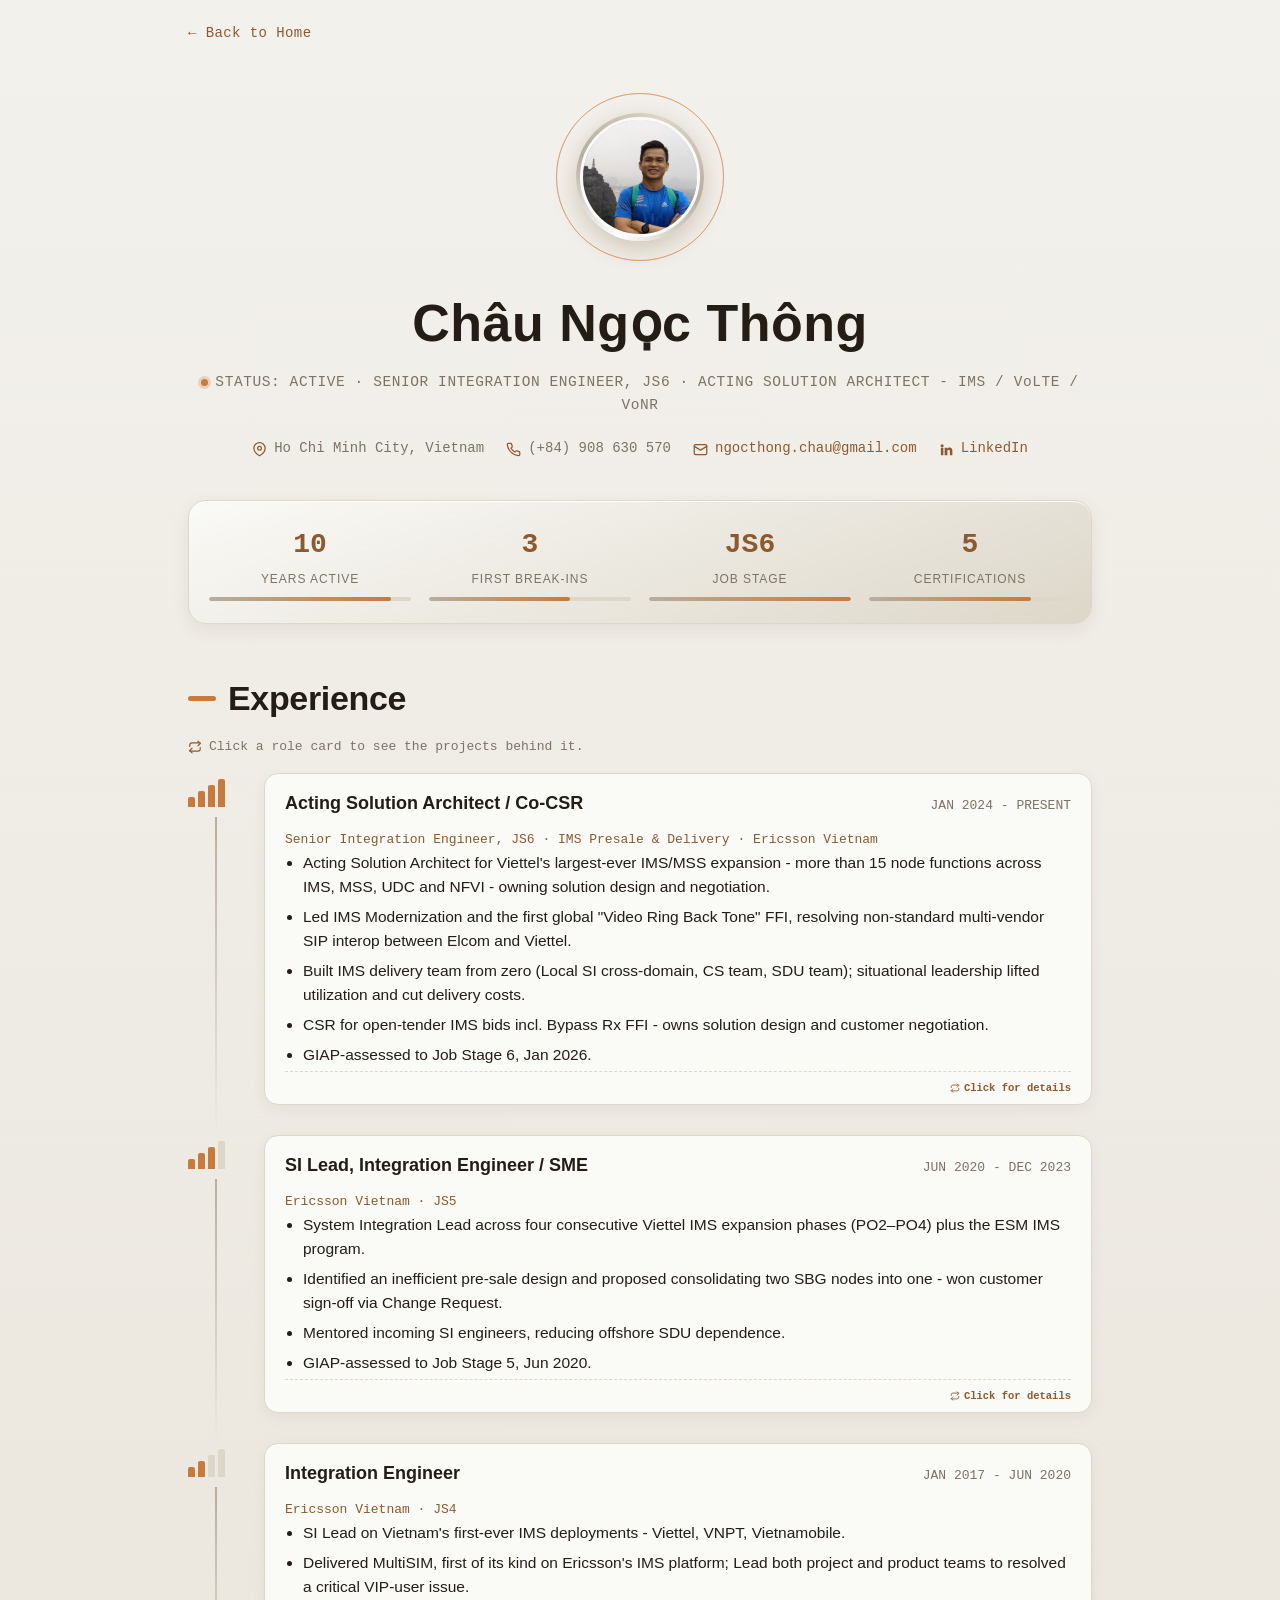
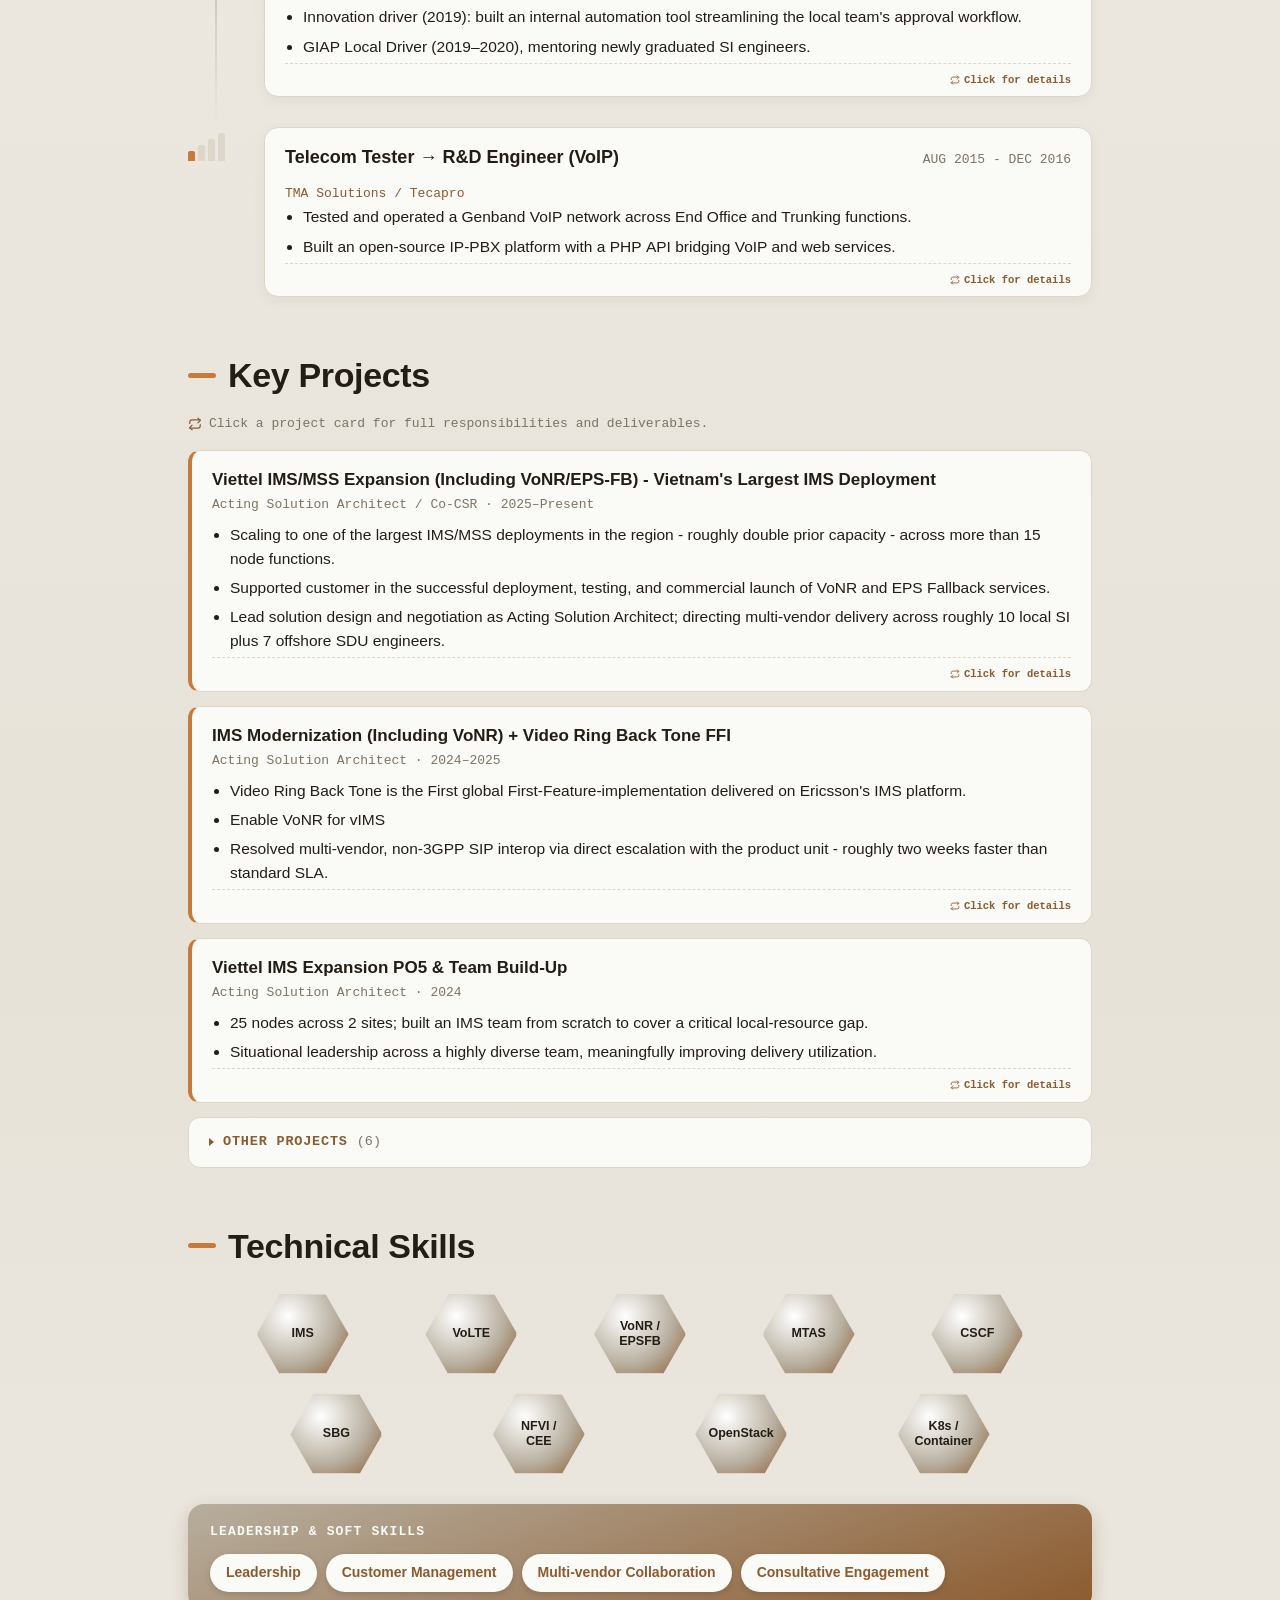
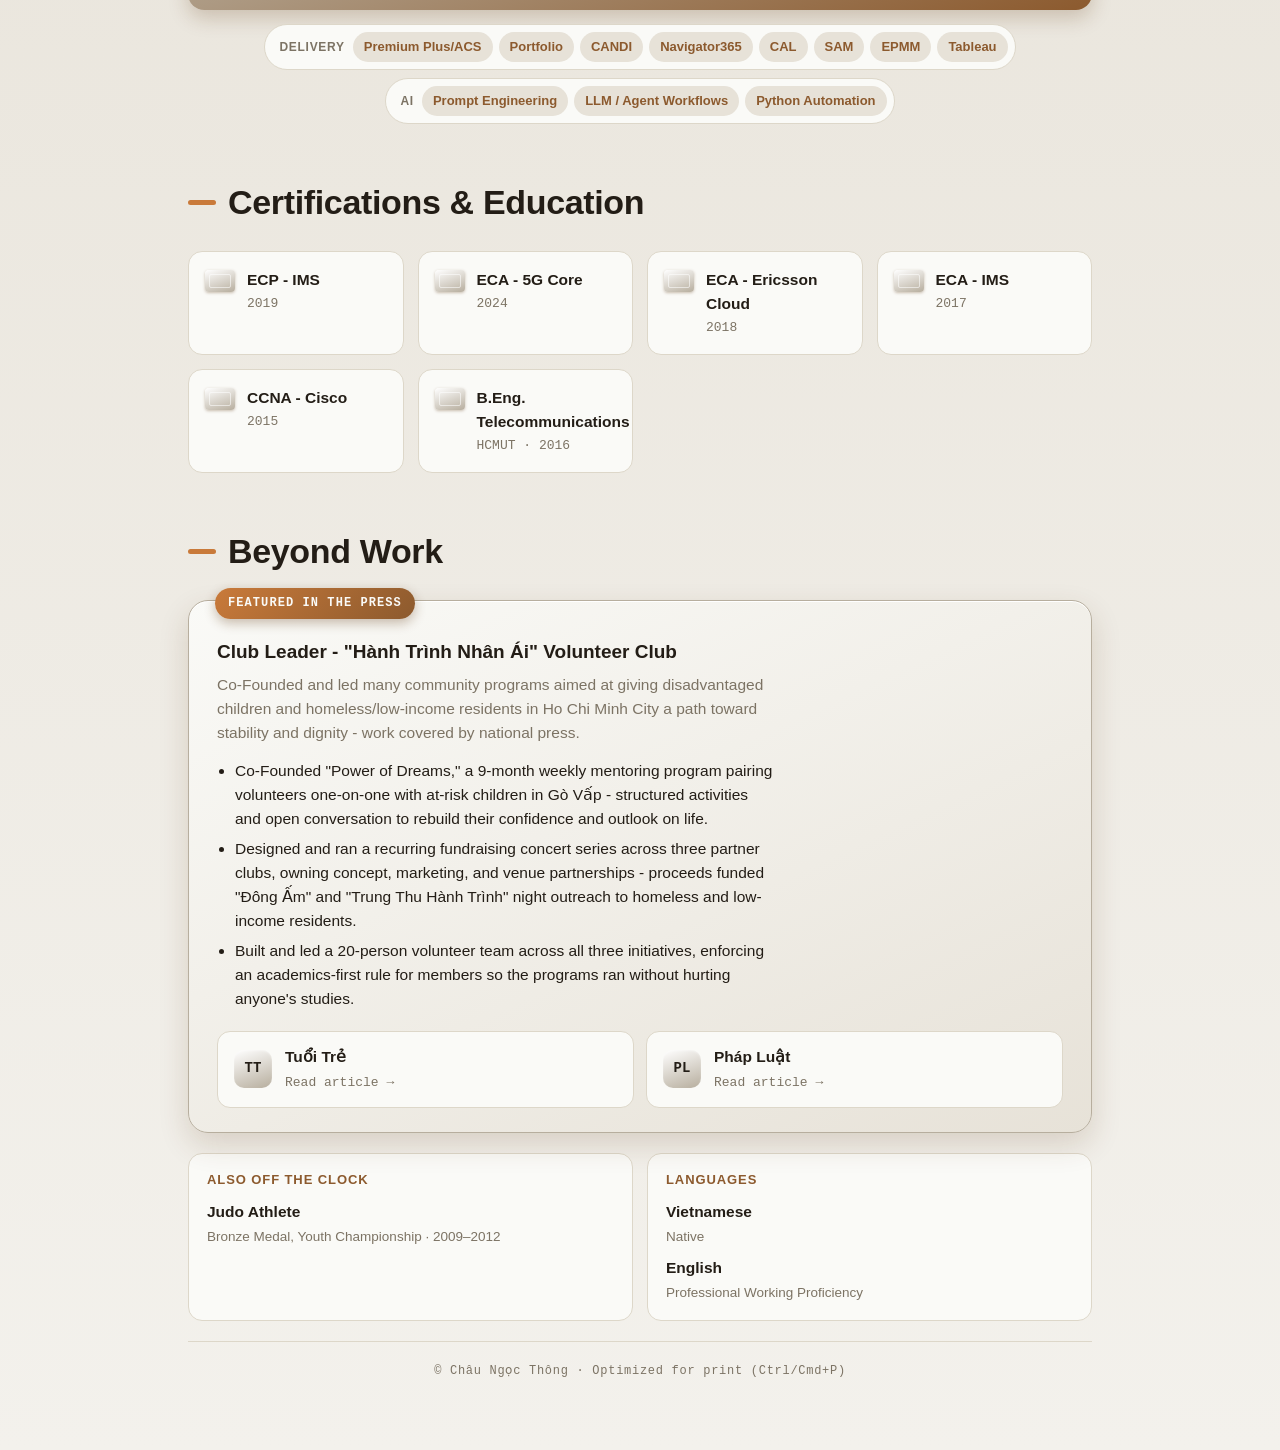
==== commit 4fcab811: "update flip carts, add detail" ====
--- a/resume/internal.html
+++ b/resume/internal.html
@@ -53,6 +53,7 @@
   </div>
 
   <div class="eyebrow">Experience</div>
+  <p class="flip-hint"><svg viewBox="0 0 24 24" fill="none" stroke="currentColor" stroke-width="2" stroke-linecap="round" stroke-linejoin="round"><path d="M17 2l4 4-4 4"/><path d="M3 11V9a4 4 0 0 1 4-4h14"/><path d="M7 22l-4-4 4-4"/><path d="M21 13v2a4 4 0 0 1-4 4H3"/></svg>Click a role card to see the projects behind it.</p>
   <div class="timeline">
 
     <div class="t-row">
@@ -72,6 +73,7 @@
           <li>CSR for open-tender IMS bids incl. Bypass Rx FFI - owns solution design and customer negotiation.</li>
           <li><span class="acr" data-tip="Global Individual Assessment Program" tabindex="0">GIAP</span>-assessed to Job Stage 6, Jan 2026.</li>
         </ul>
+        <span class="flip-hint-badge" aria-hidden="true"><svg viewBox="0 0 24 24" fill="none" stroke="currentColor" stroke-width="2" stroke-linecap="round" stroke-linejoin="round"><path d="M17 2l4 4-4 4"/><path d="M3 11V9a4 4 0 0 1 4-4h14"/><path d="M7 22l-4-4 4-4"/><path d="M21 13v2a4 4 0 0 1-4 4H3"/></svg>Click for details</span>
       </div>
       <div class="flip-back">
         <span class="flip-back-label">Activity Organizer: projects in this role</span>
@@ -101,6 +103,7 @@
           <li>Mentored incoming SI engineers, reducing offshore <span class="acr" data-tip="Software Delivery Unit (offshore delivery team)" tabindex="0">SDU</span> dependence.</li>
           <li><span class="acr" data-tip="Global Individual Assessment Program" tabindex="0">GIAP</span>-assessed to Job Stage 5, Jun 2020.</li>
         </ul>
+        <span class="flip-hint-badge" aria-hidden="true"><svg viewBox="0 0 24 24" fill="none" stroke="currentColor" stroke-width="2" stroke-linecap="round" stroke-linejoin="round"><path d="M17 2l4 4-4 4"/><path d="M3 11V9a4 4 0 0 1 4-4h14"/><path d="M7 22l-4-4 4-4"/><path d="M21 13v2a4 4 0 0 1-4 4H3"/></svg>Click for details</span>
       </div>
       <div class="flip-back">
         <span class="flip-back-label">Activity Organizer: projects in this role</span>
@@ -130,6 +133,7 @@
           <li>Innovation driver (2019): built an internal automation tool streamlining the local team's approval workflow.</li>
           <li><span class="acr" data-tip="Global Individual Assessment Program" tabindex="0">GIAP</span> Local Driver (2019&ndash;2020), mentoring newly graduated SI engineers.</li>
         </ul>
+        <span class="flip-hint-badge" aria-hidden="true"><svg viewBox="0 0 24 24" fill="none" stroke="currentColor" stroke-width="2" stroke-linecap="round" stroke-linejoin="round"><path d="M17 2l4 4-4 4"/><path d="M3 11V9a4 4 0 0 1 4-4h14"/><path d="M7 22l-4-4 4-4"/><path d="M21 13v2a4 4 0 0 1-4 4H3"/></svg>Click for details</span>
       </div>
       <div class="flip-back">
         <span class="flip-back-label">Activity Organizer: projects in this role</span>
@@ -157,6 +161,7 @@
           <li>Tested and operated a Genband VoIP network across End Office and Trunking functions.</li>
           <li>Built an open-source <span class="acr" data-tip="IP Private Branch Exchange" tabindex="0">IP-PBX</span> platform with a <span class="acr" data-tip="Hypertext Preprocessor" tabindex="0">PHP</span> <span class="acr" data-tip="Application Programming Interface" tabindex="0">API</span> bridging VoIP and web services.</li>
         </ul>
+        <span class="flip-hint-badge" aria-hidden="true"><svg viewBox="0 0 24 24" fill="none" stroke="currentColor" stroke-width="2" stroke-linecap="round" stroke-linejoin="round"><path d="M17 2l4 4-4 4"/><path d="M3 11V9a4 4 0 0 1 4-4h14"/><path d="M7 22l-4-4 4-4"/><path d="M21 13v2a4 4 0 0 1-4 4H3"/></svg>Click for details</span>
       </div>
       <div class="flip-back">
         <span class="flip-back-label">Projects in this role</span>
@@ -171,6 +176,7 @@
   </div>
 
   <div class="eyebrow">Key Projects</div>
+  <p class="flip-hint"><svg viewBox="0 0 24 24" fill="none" stroke="currentColor" stroke-width="2" stroke-linecap="round" stroke-linejoin="round"><path d="M17 2l4 4-4 4"/><path d="M3 11V9a4 4 0 0 1 4-4h14"/><path d="M7 22l-4-4 4-4"/><path d="M21 13v2a4 4 0 0 1-4 4H3"/></svg>Click a project card for full responsibilities and deliverables.</p>
   <div class="projects">
     <div class="proj-card flip-card" tabindex="0" role="button" aria-pressed="false" aria-label="Show responsibilities and deliverables for this project">
       <div class="flip-inner">
@@ -182,6 +188,7 @@
         <li>Supported customer in the successful deployment, testing, and commercial launch of VoNR and EPS Fallback services.</li>
         <li>Lead solution design and negotiation as Acting Solution Architect; directing multi-vendor delivery across roughly 10 local SI plus 7 offshore <span class="acr" data-tip="Software Delivery Unit (offshore delivery team)" tabindex="0">SDU</span> engineers.</li>
       </ul>
+      <span class="flip-hint-badge" aria-hidden="true"><svg viewBox="0 0 24 24" fill="none" stroke="currentColor" stroke-width="2" stroke-linecap="round" stroke-linejoin="round"><path d="M17 2l4 4-4 4"/><path d="M3 11V9a4 4 0 0 1 4-4h14"/><path d="M7 22l-4-4 4-4"/><path d="M21 13v2a4 4 0 0 1-4 4H3"/></svg>Click for details</span>
       </div>
       <div class="flip-back">
         <span class="flip-back-label">Viettel IMS/MSS Expansion (Including VoNR/EPS-FB) &middot; 2025&ndash;Present</span>
@@ -210,6 +217,7 @@
         <li>Enable VoNR for vIMS</li>
         <li>Resolved multi-vendor, non-<span class="acr" data-tip="3rd Generation Partnership Project (the global mobile standards body)" tabindex="0">3GPP</span> SIP interop via direct escalation with the product unit - roughly two weeks faster than standard <span class="acr" data-tip="Service Level Agreement" tabindex="0">SLA</span>.</li>
       </ul>
+      <span class="flip-hint-badge" aria-hidden="true"><svg viewBox="0 0 24 24" fill="none" stroke="currentColor" stroke-width="2" stroke-linecap="round" stroke-linejoin="round"><path d="M17 2l4 4-4 4"/><path d="M3 11V9a4 4 0 0 1 4-4h14"/><path d="M7 22l-4-4 4-4"/><path d="M21 13v2a4 4 0 0 1-4 4H3"/></svg>Click for details</span>
       </div>
       <div class="flip-back">
         <span class="flip-back-label">IMS Modernization (Including VoNR) + vRBT FFI &middot; 2024&ndash;2025</span>
@@ -235,6 +243,7 @@
         <li>25 nodes across 2 sites; built an IMS team from scratch to cover a critical local-resource gap.</li>
         <li>Situational leadership across a highly diverse team, meaningfully improving delivery utilization.</li>
       </ul>
+      <span class="flip-hint-badge" aria-hidden="true"><svg viewBox="0 0 24 24" fill="none" stroke="currentColor" stroke-width="2" stroke-linecap="round" stroke-linejoin="round"><path d="M17 2l4 4-4 4"/><path d="M3 11V9a4 4 0 0 1 4-4h14"/><path d="M7 22l-4-4 4-4"/><path d="M21 13v2a4 4 0 0 1-4 4H3"/></svg>Click for details</span>
       </div>
       <div class="flip-back">
         <span class="flip-back-label">Viettel IMS Expansion PO5 &amp; Team Build-Up &middot; 2024</span>
--- a/css/internal.css
+++ b/css/internal.css
@@ -182,6 +182,21 @@
 .flip-list li{font-size:14.5px;margin-bottom:6px;}
 .flip-list li:last-child{margin-bottom:0;}
 
+/* ---- flip discoverability hints ("click for details") ---- */
+.flip-hint{
+  display:flex;align-items:center;gap:7px;
+  font-family:var(--font-mono);font-size:13px;color:var(--ink-soft);
+  margin:-10px 0 16px;
+}
+.flip-hint svg{width:14px;height:14px;flex:0 0 auto;color:var(--warm-deep);}
+.t-card.flip-card,.proj-card.flip-card{padding-bottom:8px;}
+.flip-hint-badge{
+  display:flex;justify-content:flex-end;align-items:center;gap:4px;
+  margin-top:4px;padding-top:8px;border-top:1px dashed var(--bronze-1);
+  font-family:var(--font-mono);font-size:10.5px;font-weight:700;color:var(--warm-deep);
+}
+.flip-hint-badge svg{width:10px;height:10px;flex:0 0 auto;}
+
 /* ================= OTHER PROJECTS (accordion, no flip) ================= */
 .other-projects{
   background:var(--bronze-0);border:1px solid var(--bronze-1);border-radius:12px;
@@ -383,4 +398,7 @@
 
   /* other-projects accordion: stays collapsed in print too (keeps the printed CV short) */
   .other-projects > summary::before,.other-proj-row > summary::before{display:none;}
-}
+
+  /* click affordance hints are meaningless on paper */
+  .flip-hint,.flip-hint-badge{display:none;}
+}
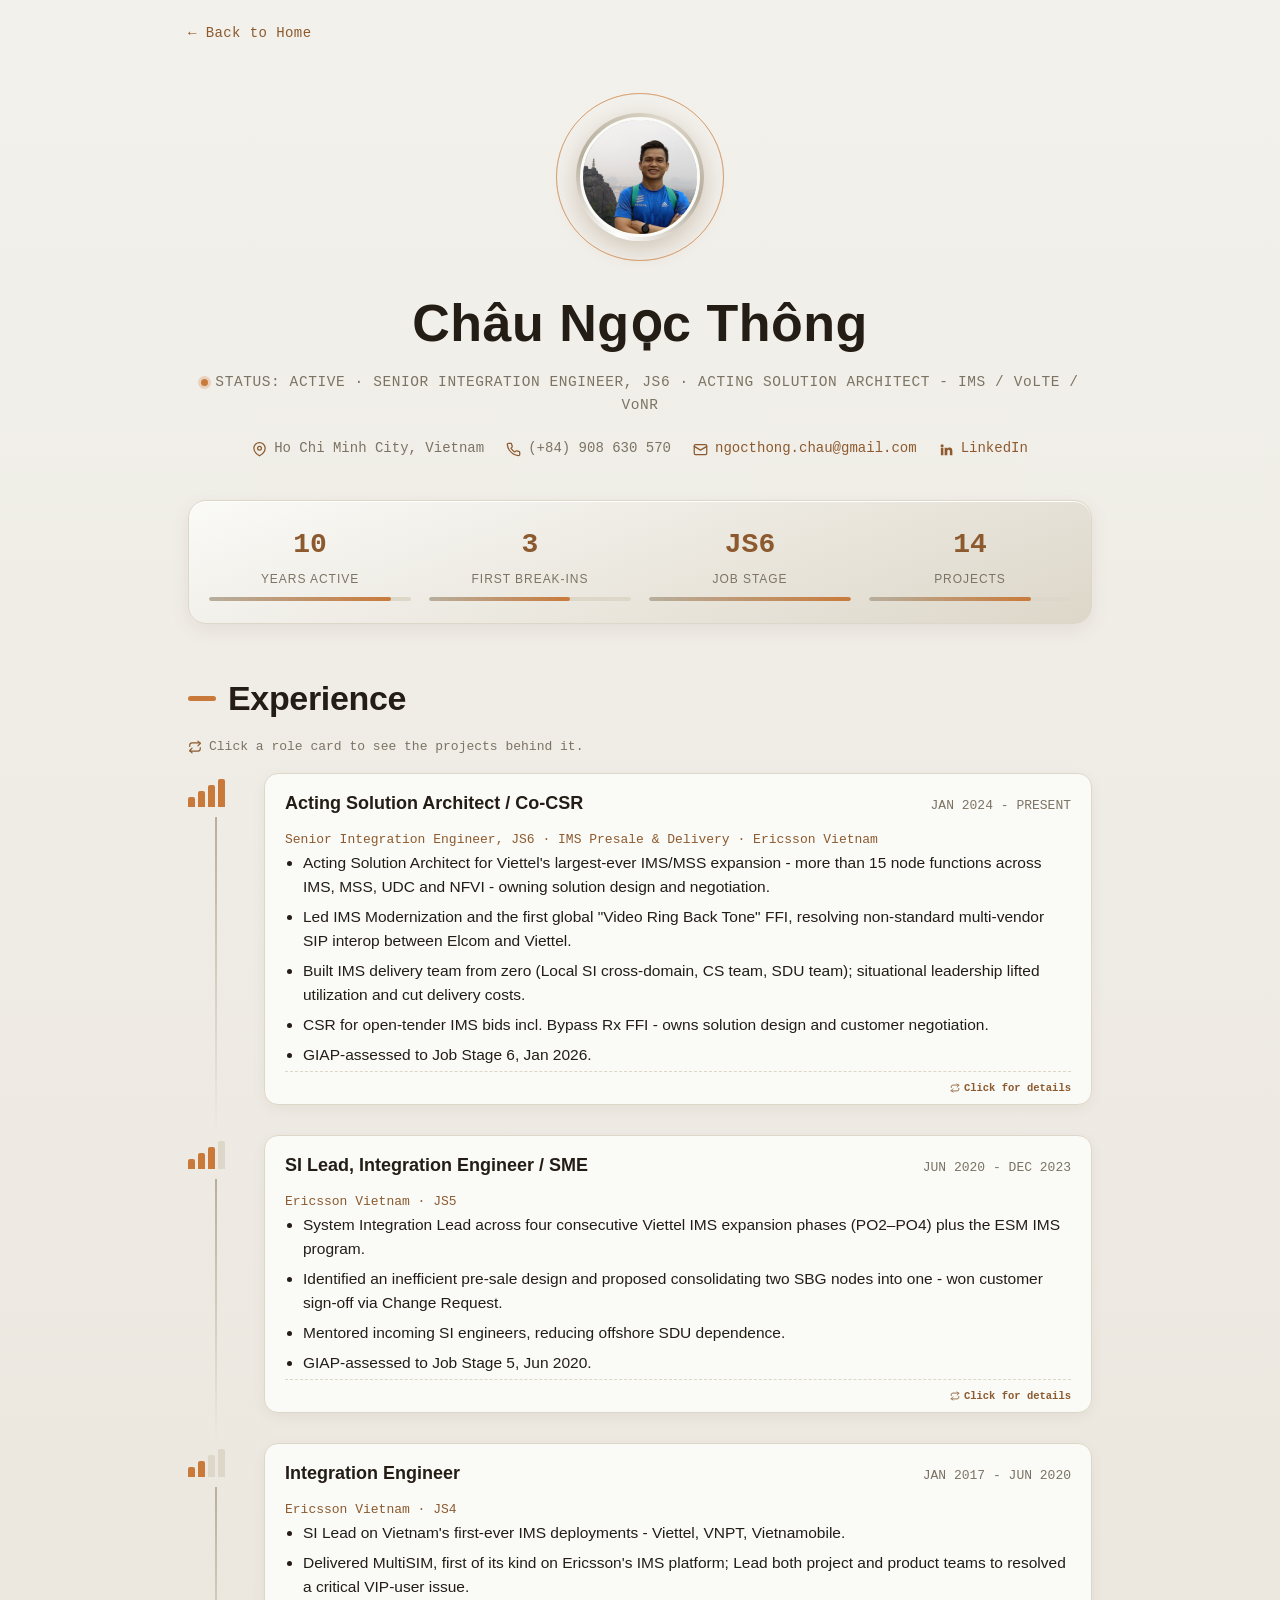
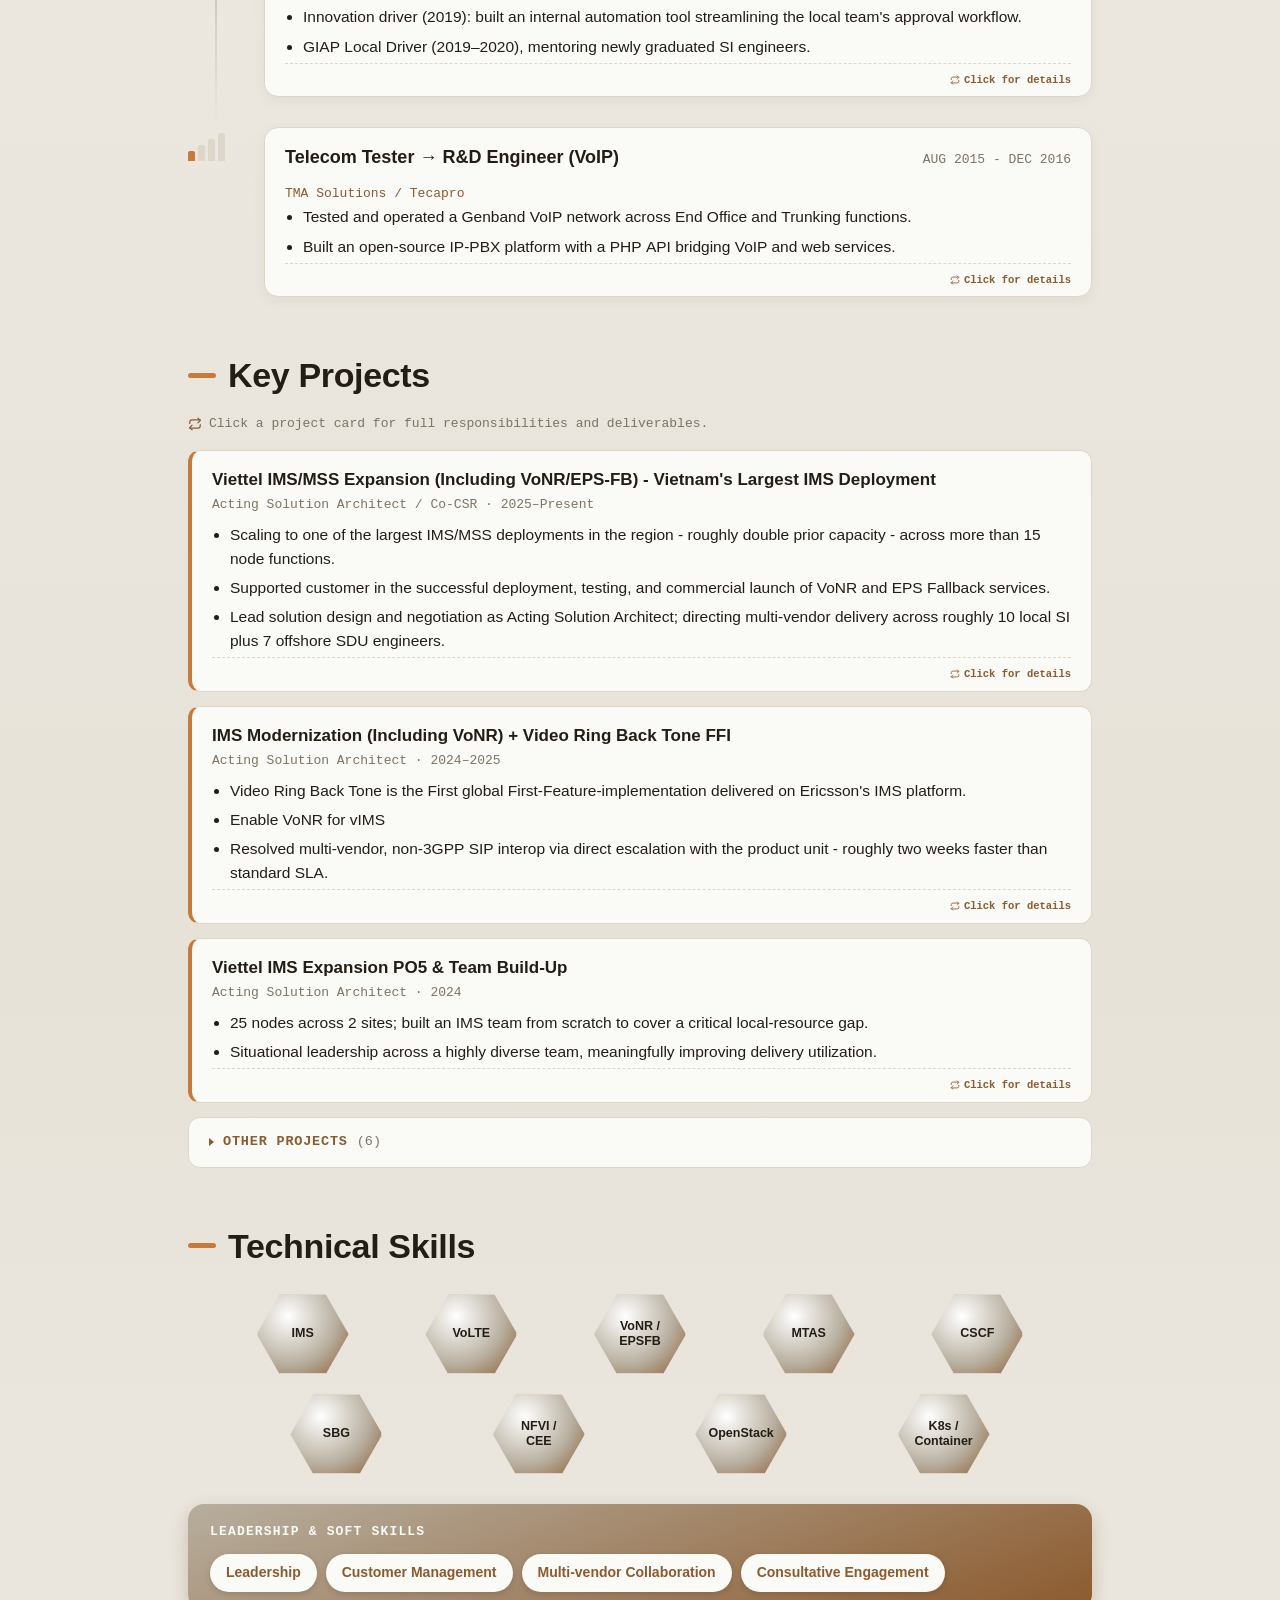
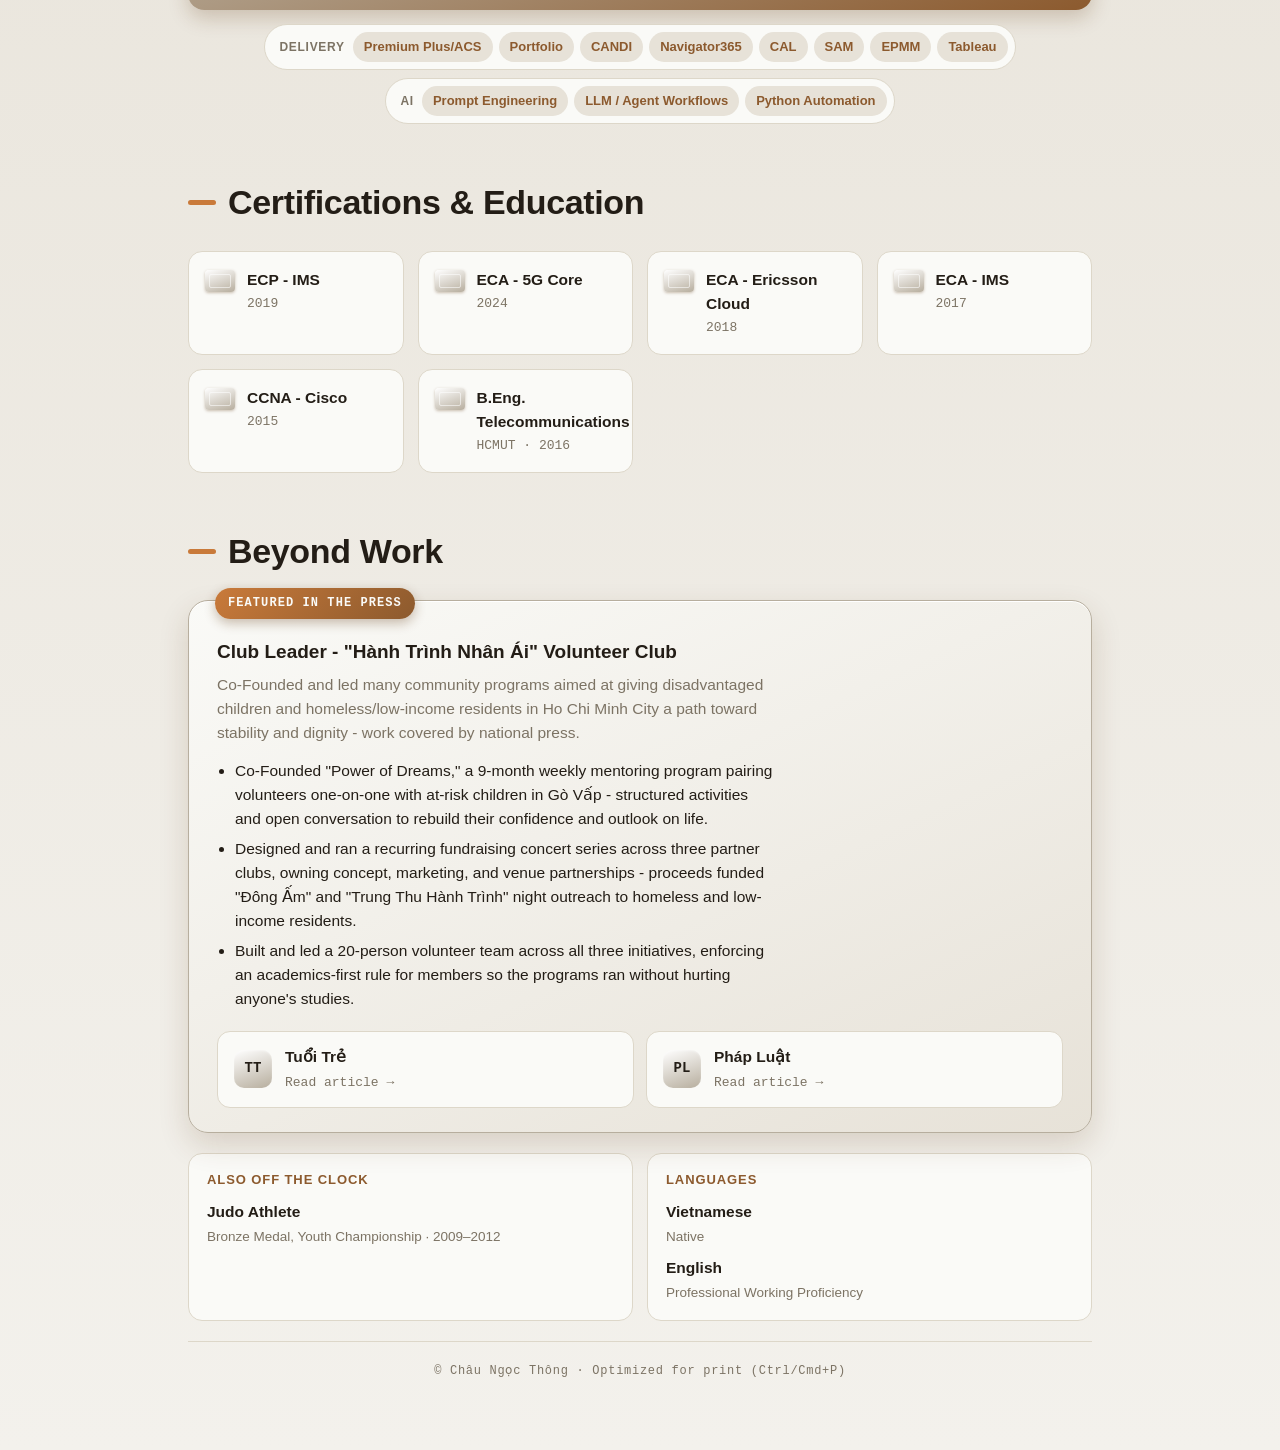
==== commit 93f73f68: "update detaislss" ====
--- a/resume/internal.html
+++ b/resume/internal.html
@@ -49,7 +49,7 @@
     <div class="stat-item"><div class="stat-num">10</div><div class="stat-label">Years Active</div><div class="meter"><i style="width:90%"></i></div></div>
     <div class="stat-item"><div class="stat-num">3</div><div class="stat-label">First Break-ins</div><div class="meter"><i style="width:70%"></i></div></div>
     <div class="stat-item"><div class="stat-num">JS6</div><div class="stat-label">Job Stage</div><div class="meter"><i style="width:100%"></i></div></div>
-    <div class="stat-item"><div class="stat-num">5</div><div class="stat-label">Certifications</div><div class="meter"><i style="width:80%"></i></div></div>
+    <div class="stat-item"><div class="stat-num">14</div><div class="stat-label">Projects</div><div class="meter"><i style="width:80%"></i></div></div>
   </div>
 
   <div class="eyebrow">Experience</div>
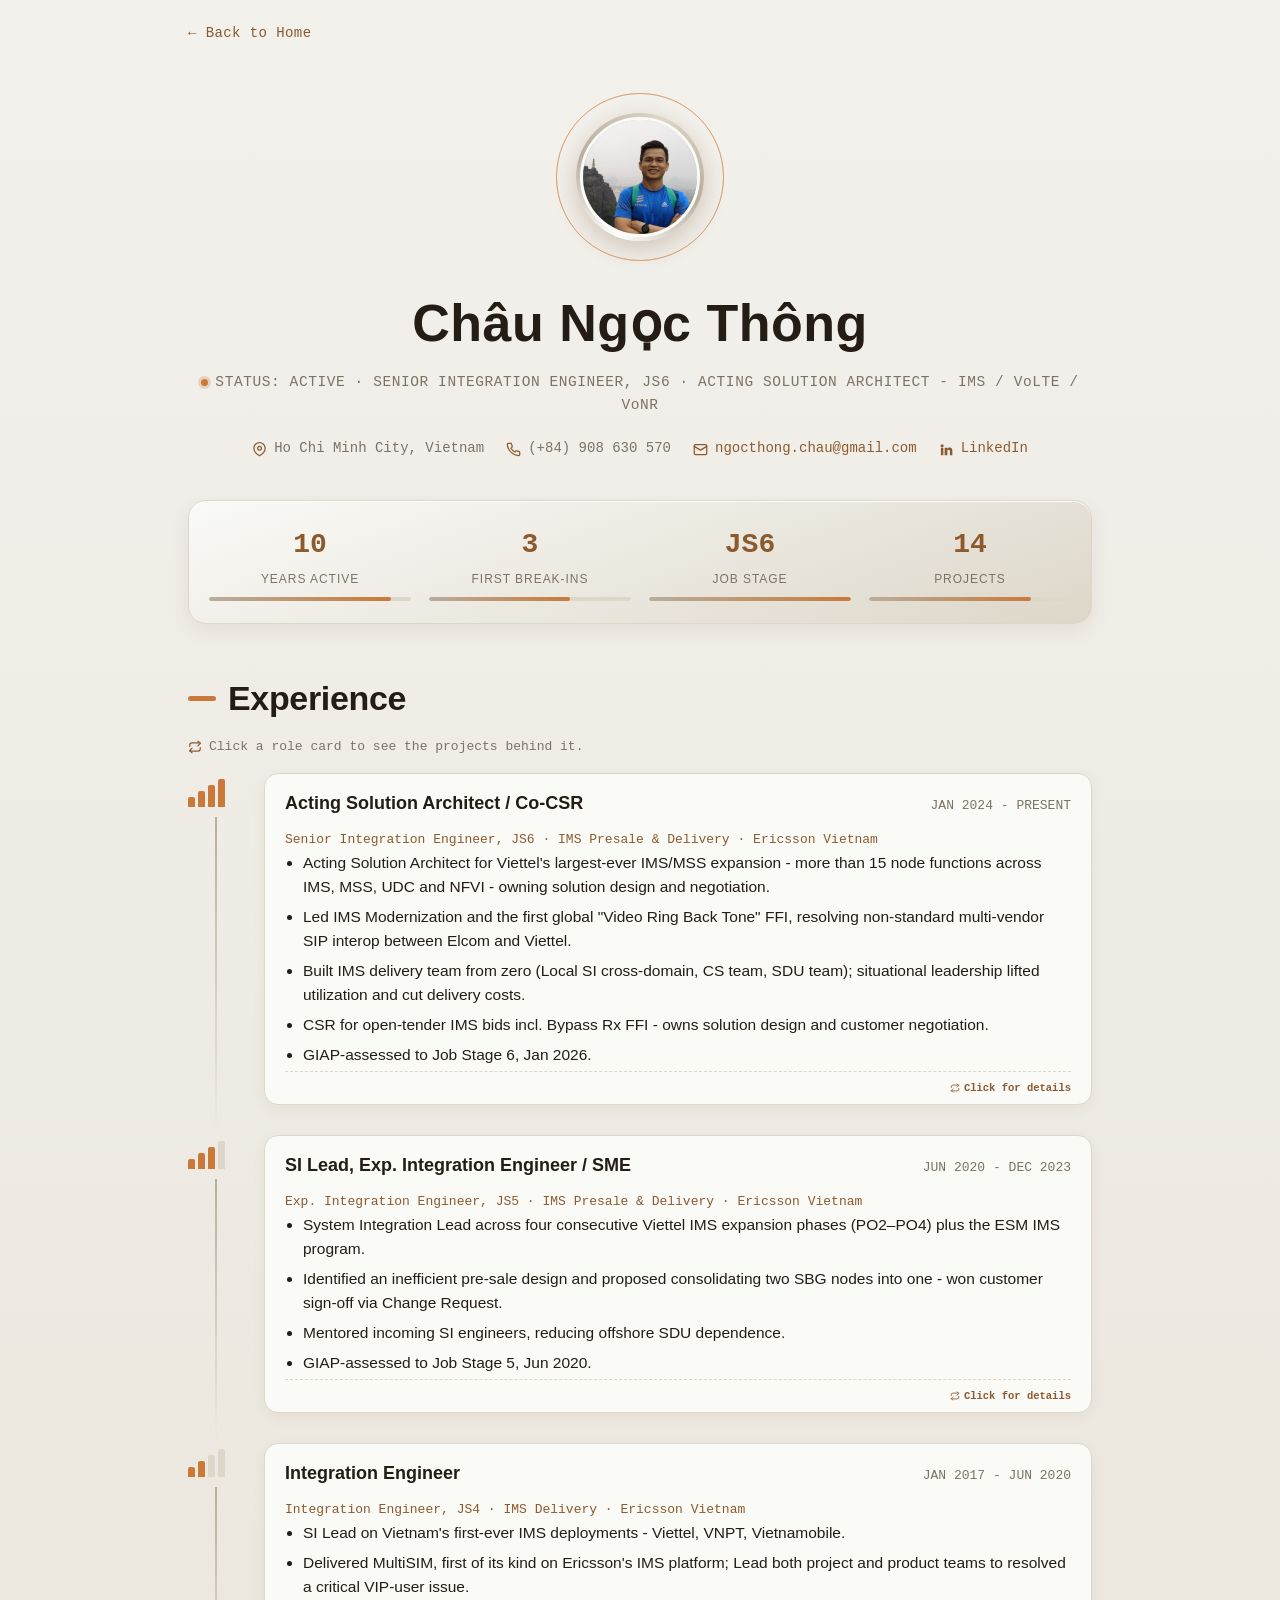
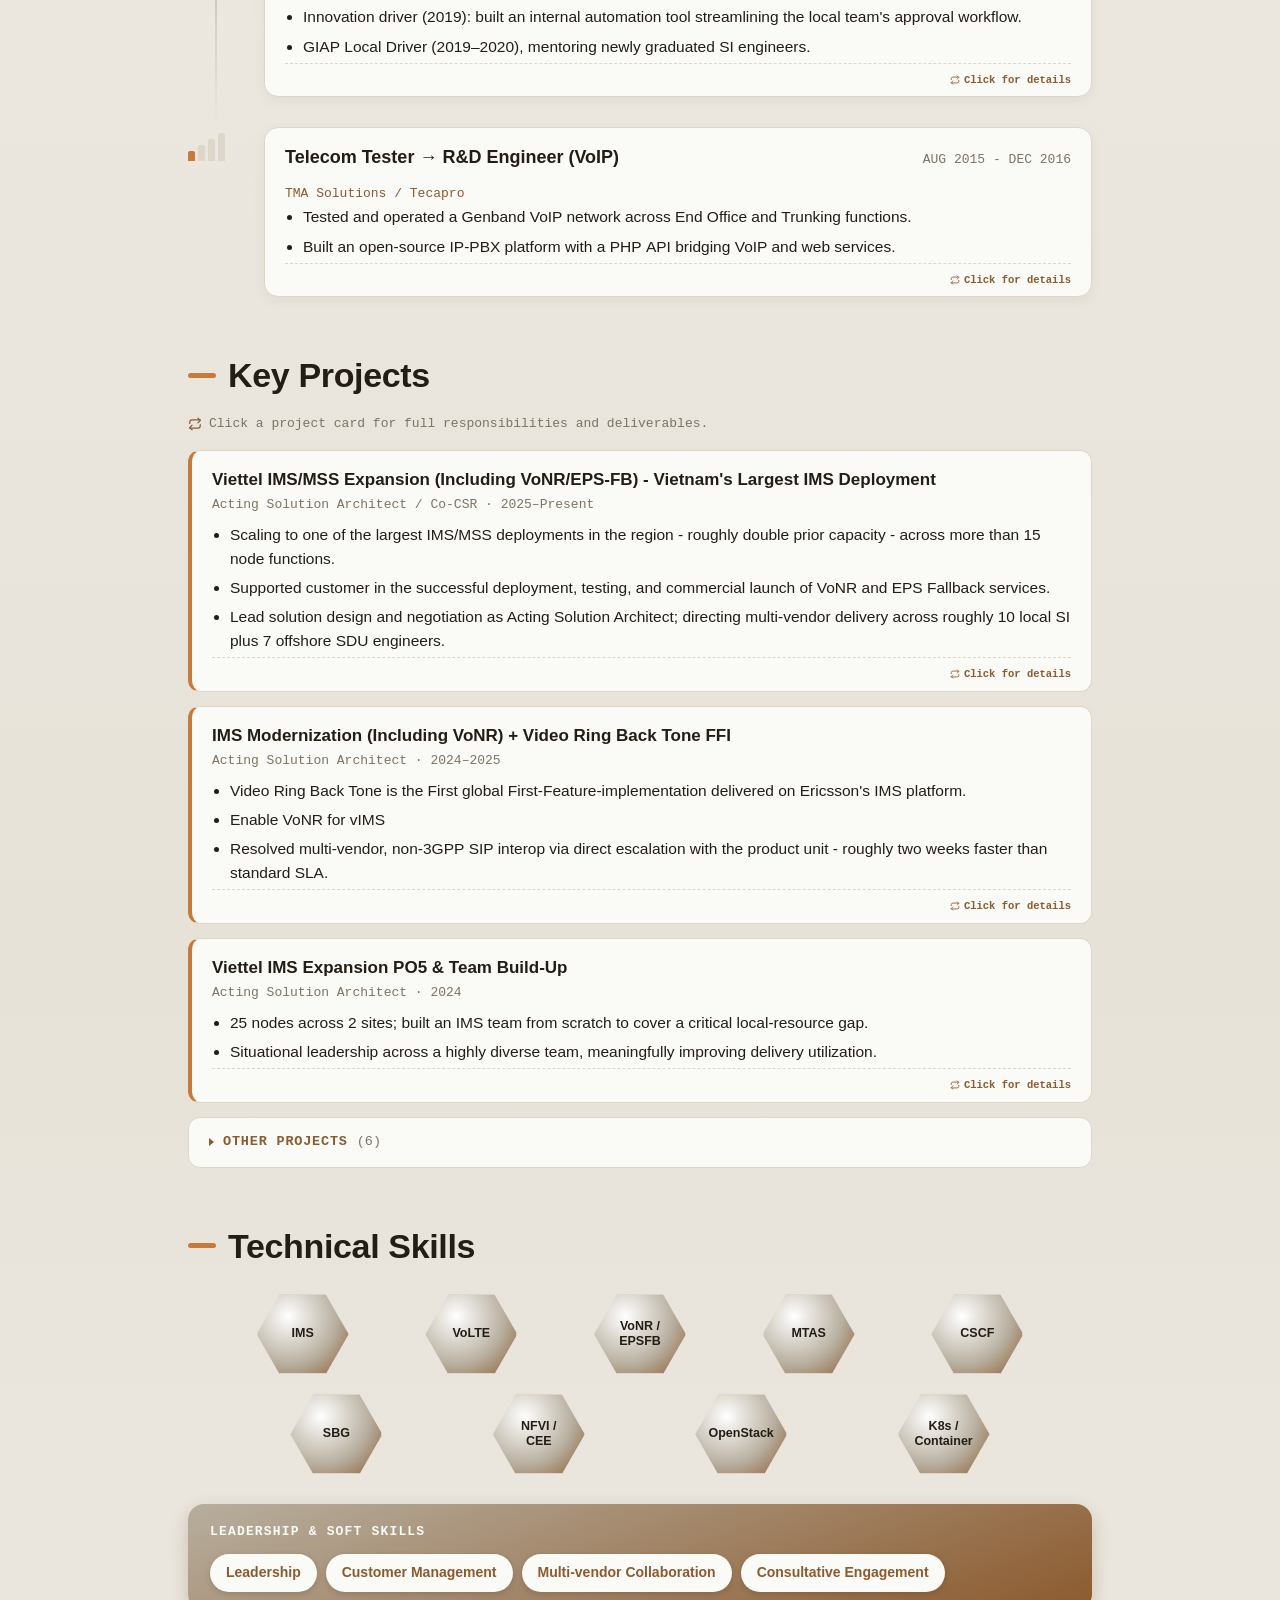
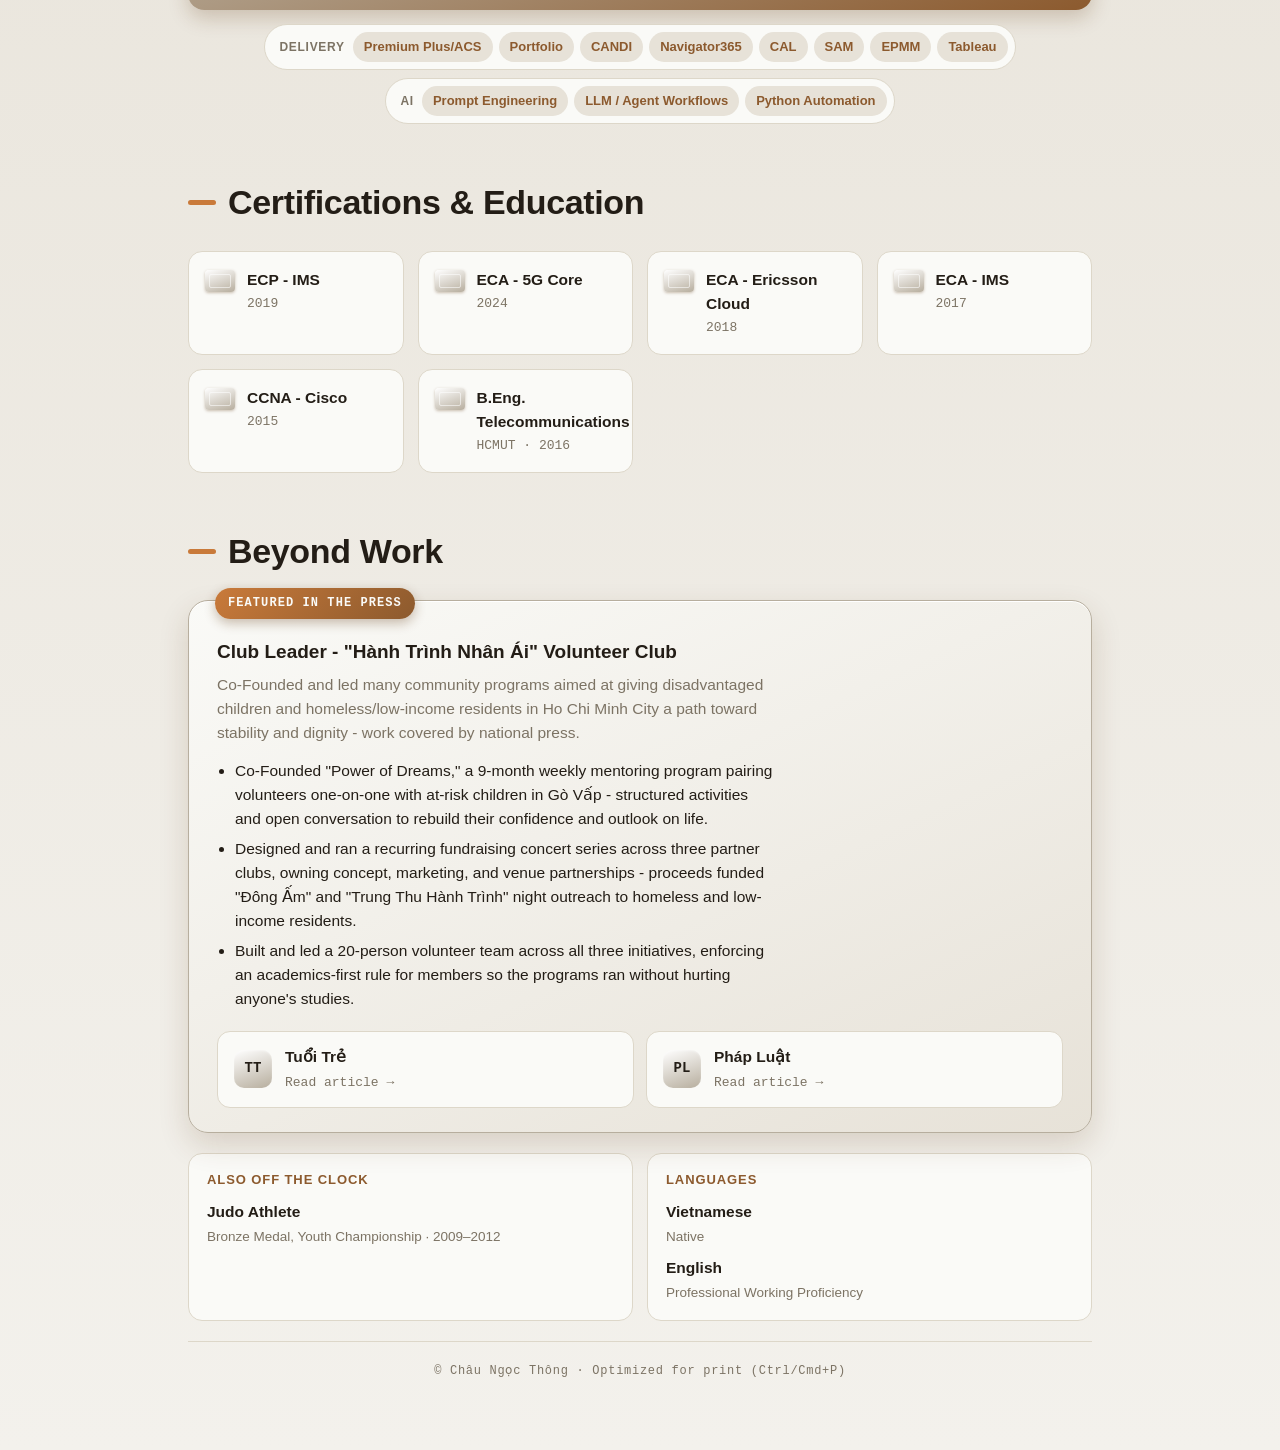
==== commit 577db5e8: "update detaislss" ====
--- a/resume/internal.html
+++ b/resume/internal.html
@@ -93,10 +93,10 @@
       <div class="flip-inner">
       <div class="flip-front">
         <div class="t-head">
-          <h3 class="t-title"><span class="acr" data-tip="System Integration" tabindex="0">SI</span> Lead, Integration Engineer / <span class="acr" data-tip="Subject Matter Expert" tabindex="0">SME</span></h3>
+          <h3 class="t-title"><span class="acr" data-tip="System Integration" tabindex="0">SI</span> Lead, Exp. Integration Engineer / <span class="acr" data-tip="Subject Matter Expert" tabindex="0">SME</span></h3>
           <span class="t-when">JUN 2020 - DEC 2023</span>
         </div>
-        <span class="t-meta">Ericsson Vietnam &middot; <span class="acr" data-tip="Job Stage 5" tabindex="0">JS5</span></span>
+        <span class="t-meta">Exp. Integration Engineer, JS5 &middot; IMS Presale &amp; Delivery &middot; Ericsson Vietnam</span>
         <ul>
           <li>System Integration Lead across four consecutive Viettel IMS expansion phases (PO2&ndash;PO4) plus the ESM IMS program.</li>
           <li>Identified an inefficient pre-sale design and proposed consolidating two <span class="acr" data-tip="Session Border Gateway" tabindex="0">SBG</span> nodes into one - won customer sign-off via Change Request.</li>
@@ -126,7 +126,7 @@
           <h3 class="t-title">Integration Engineer</h3>
           <span class="t-when">JAN 2017 - JUN 2020</span>
         </div>
-        <span class="t-meta">Ericsson Vietnam &middot; <span class="acr" data-tip="Job Stage 4" tabindex="0">JS4</span></span>
+        <span class="t-meta">Integration Engineer, JS4 &middot; IMS Delivery &middot; Ericsson Vietnam</span>
         <ul>
           <li>SI Lead on Vietnam's first-ever IMS deployments - Viettel, VNPT, Vietnamobile.</li>
           <li>Delivered MultiSIM, first of its kind on Ericsson's IMS platform; Lead both project and product teams to resolved a critical VIP-user issue.</li>
